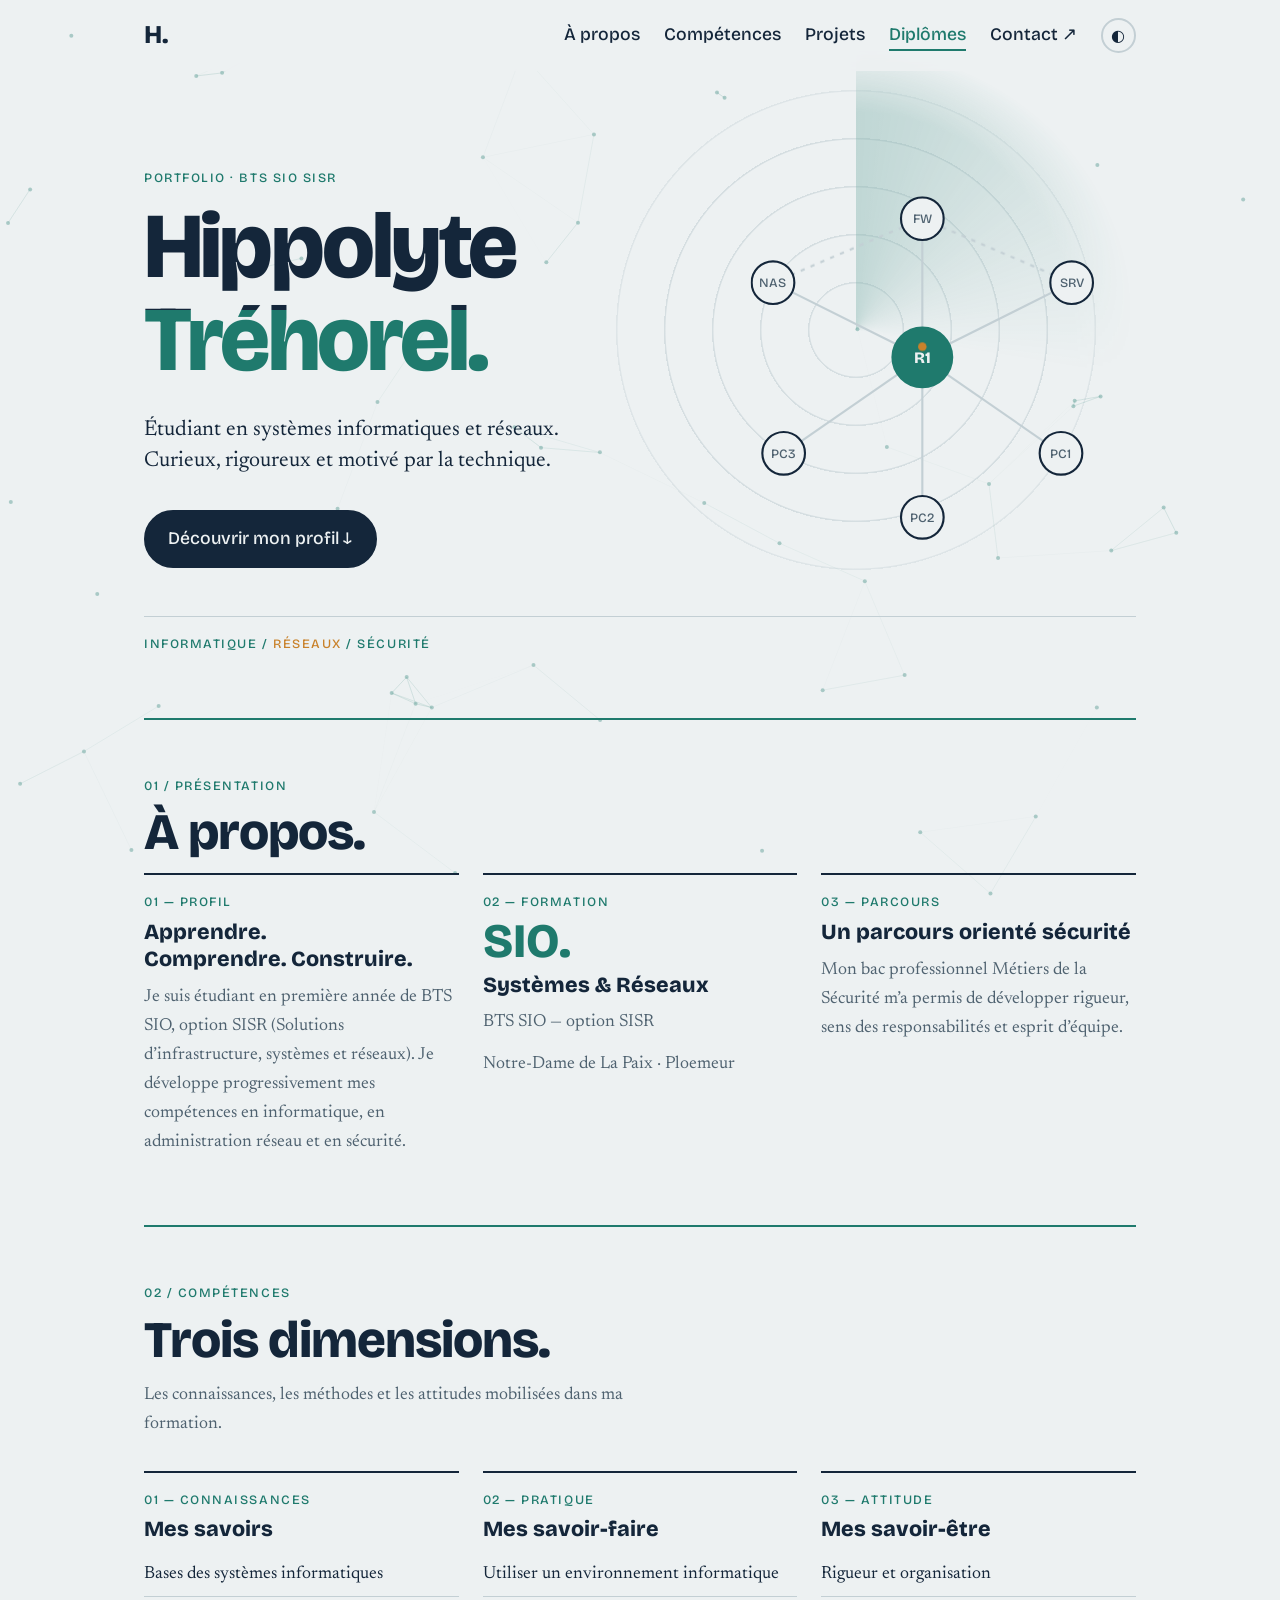
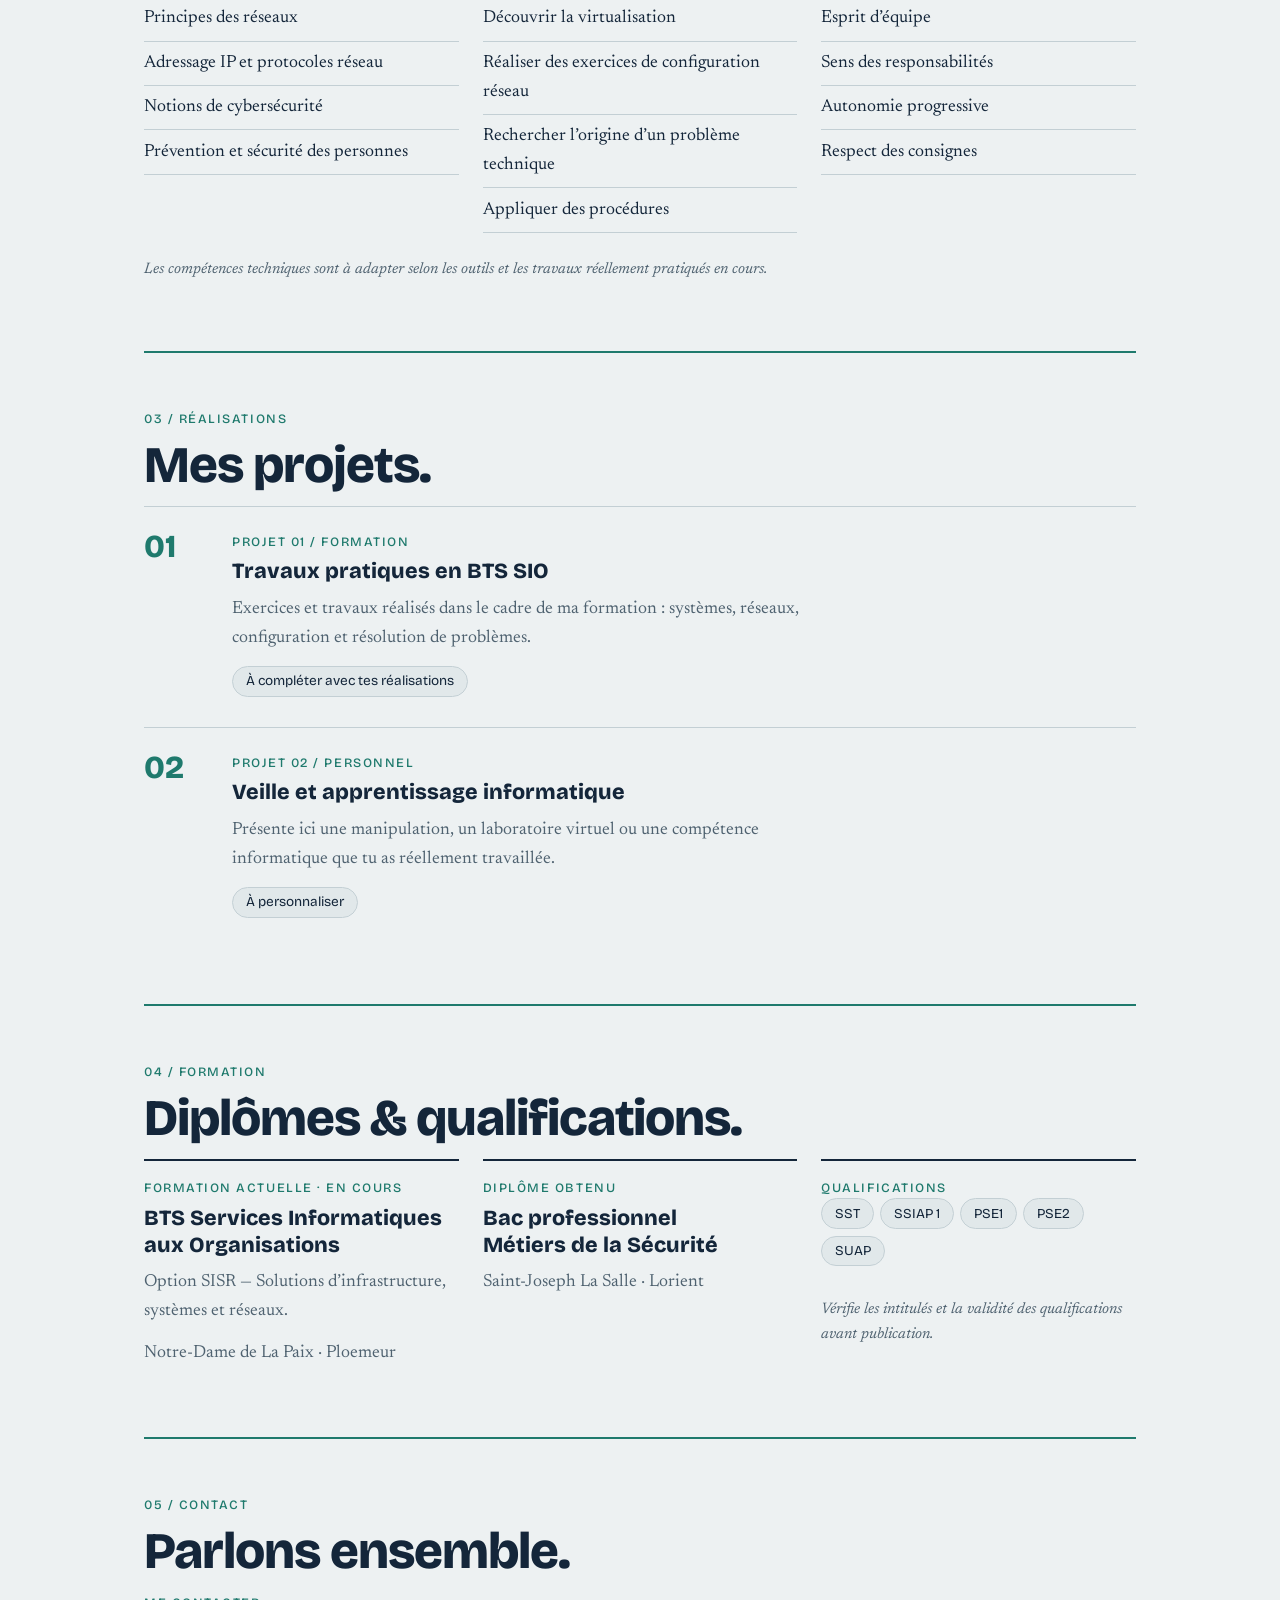
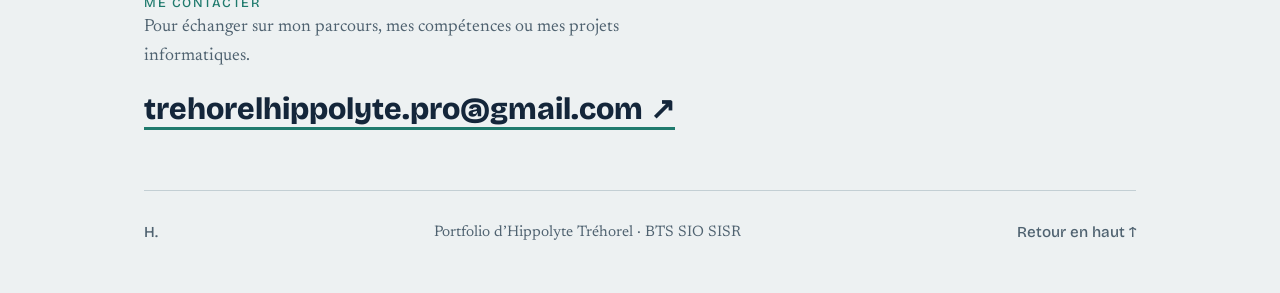
==== index.html @ 05f3f6fc "Remove symbols from knowledge sections in index.html Removed symbolic representations from the HTML " ====
<!DOCTYPE html>
<html lang="fr">
<head>
  <meta charset="utf-8">
  <meta name="viewport" content="width=device-width, initial-scale=1, viewport-fit=cover">
  <meta name="description" content="Portfolio d’Hippolyte, étudiant en BTS SIO SISR.">
  <title>Hippolyte TREHOREL — Portfolio SIO SISR</title>
  <link rel="preconnect" href="https://fonts.googleapis.com">
  <link rel="preconnect" href="https://fonts.gstatic.com" crossorigin>
  <link href="https://fonts.googleapis.com/css2?family=Bricolage+Grotesque:wght@500;800&family=Newsreader:ital,wght@0,400;0,500;1,400&display=swap" rel="stylesheet">
  <link rel="stylesheet" href="style.css">
  <script src="script.js" defer></script>
</head>
<body>
<div class="wrap" id="accueil">

  <header class="top">
    <a class="logo" href="#accueil" aria-label="Accueil">H.</a>
    <nav aria-label="Navigation principale">
      <a href="#apropos">À propos</a>
      <a href="#competences">Compétences</a>
      <a href="#projets">Projets</a>
      <a href="#diplomes">Diplômes</a>
      <a href="#contact">Contact ↗</a>
      <button class="theme" id="theme" type="button" aria-label="Changer de thème">◐</button>
    </nav>
  </header>

  <main>
    <div class="hero">
      <div class="radar" aria-hidden="true"></div>
      <div class="hero-grid">
      <div class="hero-text">
      <div class="label">Portfolio · BTS SIO SISR</div>
      <h1 class="name">Hippolyte Tréhorel.</h1>
      <p class="role">Étudiant en systèmes informatiques et réseaux.<br>Curieux, rigoureux et motivé par la technique.</p>
      <a class="btn" href="#apropos">Découvrir mon profil ↓</a>
      </div>
      <svg class="net" id="net" viewBox="0 0 400 360" role="img" aria-label="Schéma d’un réseau : un routeur relié à un pare-feu, un serveur, un NAS et trois postes">
        <g class="links">
          <path class="link" d="M200,170 L200,40"/>
          <path class="link" d="M200,170 L340,100"/>
          <path class="link" d="M200,170 L330,260"/>
          <path class="link" d="M200,170 L200,320"/>
          <path class="link" d="M200,170 L70,260"/>
          <path class="link" d="M200,170 L60,100"/>
          <path class="link soft" d="M200,40 L340,100"/>
          <path class="link soft" d="M200,40 L60,100"/>
        </g>
        <g class="nodes">
          <circle class="node core" cx="200" cy="170" r="28"/><text class="core-t" x="200" y="175">R1</text>
          <circle class="node" cx="200" cy="40" r="20"/><text x="200" y="44">FW</text>
          <circle class="node" cx="340" cy="100" r="20"/><text x="340" y="104">SRV</text>
          <circle class="node" cx="330" cy="260" r="20"/><text x="330" y="264">PC1</text>
          <circle class="node" cx="200" cy="320" r="20"/><text x="200" y="324">PC2</text>
          <circle class="node" cx="70" cy="260" r="20"/><text x="70" y="264">PC3</text>
          <circle class="node" cx="60" cy="100" r="20"/><text x="60" y="104">NAS</text>
        </g>
        <circle class="pkt" r="4" visibility="hidden"><set attributeName="visibility" to="visible" begin="1.4s"/><animateMotion dur="2.6s" begin="1.4s" repeatCount="indefinite" path="M200,170 L200,40"/></circle>
        <circle class="pkt" r="4" visibility="hidden"><set attributeName="visibility" to="visible" begin="1.9s"/><animateMotion dur="3.2s" begin="1.9s" repeatCount="indefinite" path="M340,100 L200,170"/></circle>
        <circle class="pkt" r="4" visibility="hidden"><set attributeName="visibility" to="visible" begin="2.3s"/><animateMotion dur="3.6s" begin="2.3s" repeatCount="indefinite" path="M200,170 L330,260"/></circle>
        <circle class="pkt" r="4" visibility="hidden"><set attributeName="visibility" to="visible" begin="2.7s"/><animateMotion dur="2.9s" begin="2.7s" repeatCount="indefinite" path="M200,320 L200,170"/></circle>
        <circle class="pkt" r="4" visibility="hidden"><set attributeName="visibility" to="visible" begin="3.1s"/><animateMotion dur="3.4s" begin="3.1s" repeatCount="indefinite" path="M200,170 L70,260"/></circle>
        <circle class="pkt" r="4" visibility="hidden"><set attributeName="visibility" to="visible" begin="3.5s"/><animateMotion dur="3s" begin="3.5s" repeatCount="indefinite" path="M60,100 L200,170"/></circle>
      </svg>
      </div>
      <div class="domains label">Informatique / Réseaux / Sécurité</div>
    </div>

    <section id="apropos" aria-labelledby="h-apropos">
      <div class="label">01 / Présentation</div>
      <h2 id="h-apropos">À propos.</h2>
      <div class="grid3">
        <div class="block">
          <div class="label">01 — Profil</div>
          <h3>Apprendre. Comprendre. Construire.</h3>
          <p class="muted">Je suis étudiant en première année de BTS SIO, option SISR (Solutions d’infrastructure, systèmes et réseaux). Je développe progressivement mes compétences en informatique, en administration réseau et en sécurité.</p>
        </div>
        <div class="block">
          <div class="label">02 — Formation</div>
          <div class="big">SIO.</div>
          <h3>Systèmes &amp; Réseaux</h3>
          <p class="muted">BTS SIO — option SISR</p>
          <p class="muted">Notre-Dame de La Paix · Ploemeur</p>
        </div>
        <div class="block">
          <div class="label">03 — Parcours</div>
          <h3>Un parcours orienté sécurité</h3>
          <p class="muted">Mon bac professionnel Métiers de la Sécurité m’a permis de développer rigueur, sens des responsabilités et esprit d’équipe.</p>
        </div>
      </div>
    </section>

    <section id="competences" aria-labelledby="h-comp">
      <div class="label">02 / Compétences</div>
      <h2 id="h-comp">Trois dimensions.</h2>
      <p class="intro">Les connaissances, les méthodes et les attitudes mobilisées dans ma formation.</p>
      <div class="grid3">
        <div class="block">
          <div class="label">01 — Connaissances</div>
          <h3>Mes savoirs</h3>
          <ul>
            <li>Bases des systèmes informatiques</li>
            <li>Principes des réseaux</li>
            <li>Adressage IP et protocoles réseau</li>
            <li>Notions de cybersécurité</li>
            <li>Prévention et sécurité des personnes</li>
          </ul>
        </div>
        <div class="block">
          <div class="label">02 — Pratique</div>
          <h3>Mes savoir-faire</h3>
          <ul>
            <li>Utiliser un environnement informatique</li>
            <li>Découvrir la virtualisation</li>
            <li>Réaliser des exercices de configuration réseau</li>
            <li>Rechercher l’origine d’un problème technique</li>
            <li>Appliquer des procédures</li>
          </ul>
        </div>
        <div class="block">
          <div class="label">03 — Attitude</div>
          <h3>Mes savoir-être</h3>
          <ul>
            <li>Rigueur et organisation</li>
            <li>Esprit d’équipe</li>
            <li>Sens des responsabilités</li>
            <li>Autonomie progressive</li>
            <li>Respect des consignes</li>
          </ul>
        </div>
      </div>
      <p class="note">Les compétences techniques sont à adapter selon les outils et les travaux réellement pratiqués en cours.</p>
    </section>

    <section id="projets" aria-labelledby="h-proj">
      <div class="label">03 / Réalisations</div>
      <h2 id="h-proj">Mes projets.</h2>

      <article class="proj">
        <div class="n">01</div>
        <div>
          <div class="label">Projet 01 / Formation</div>
          <h3>Travaux pratiques en BTS SIO</h3>
          <p>Exercices et travaux réalisés dans le cadre de ma formation : systèmes, réseaux, configuration et résolution de problèmes.</p>
          <span class="tag">À compléter avec tes réalisations</span>
        </div>
      </article>

      <article class="proj">
        <div class="n">02</div>
        <div>
          <div class="label">Projet 02 / Personnel</div>
          <h3>Veille et apprentissage informatique</h3>
          <p>Présente ici une manipulation, un laboratoire virtuel ou une compétence informatique que tu as réellement travaillée.</p>
          <span class="tag">À personnaliser</span>
        </div>
      </article>
    </section>

    <section id="diplomes" aria-labelledby="h-dipl">
      <div class="label">04 / Formation</div>
      <h2 id="h-dipl">Diplômes &amp; qualifications.</h2>
      <div class="grid3">
        <div class="block">
          <div class="label">Formation actuelle · En cours</div>
          <h3>BTS Services Informatiques aux Organisations</h3>
          <p class="muted">Option SISR — Solutions d’infrastructure, systèmes et réseaux.</p>
          <p class="muted">Notre-Dame de La Paix · Ploemeur</p>
        </div>
        <div class="block">
          <div class="label">Diplôme obtenu</div>
          <h3>Bac professionnel Métiers de la Sécurité</h3>
          <p class="muted">Saint-Joseph La Salle · Lorient</p>
        </div>
        <div class="block">
          <div class="label">Qualifications</div>
          <p><span class="tag">SST</span><span class="tag">SSIAP 1</span><span class="tag">PSE1</span><span class="tag">PSE2</span><span class="tag">SUAP</span></p>
          <p class="note">Vérifie les intitulés et la validité des qualifications avant publication.</p>
        </div>
      </div>
    </section>

    <section id="contact" aria-labelledby="h-contact">
      <div class="label">05 / Contact</div>
      <h2 id="h-contact">Parlons ensemble.</h2>
      <div class="contact-box">
        <div>
          <div class="label">Me contacter</div>
          <p class="muted">Pour échanger sur mon parcours, mes compétences ou mes projets informatiques.</p>
          <a class="mail" href="mailto:trehorelhippolyte.pro@gmail.com">trehorelhippolyte.pro@gmail.com ↗</a>
        </div>
      </div>
    </section>
  </main>

  <footer>
    <a href="#accueil">H.</a>
    <span>Portfolio d’Hippolyte Tréhorel · BTS SIO SISR</span>
    <a href="#accueil">Retour en haut ↑</a>
  </footer>
</div>
</body>
</html>
---- style.css ----
/* ===== COULEURS (modifie ici pour changer tout le site) ===== */
:root {
  --bg: #EDF1F2;
  --surface: #E1E8EA;
  --ink: #14263A;
  --muted: #4F6270;
  --sea: #1F7A6D;
  --line: #C3CFD4;
  --amber: #C9822B;
  --display: "Bricolage Grotesque", "Helvetica Neue", Arial, sans-serif;
  --body: "Newsreader", Georgia, "Times New Roman", serif;
}
@media (prefers-color-scheme: dark) {
  :root:not([data-theme="light"]) {
    --bg: #0F1B26; --surface: #162634; --ink: #E6EEF1;
    --muted: #9DB0BB; --sea: #4FC3AE; --line: #27394A; --amber: #F2B85A;
  }
}
:root[data-theme="dark"] {
  --bg: #0F1B26; --surface: #162634; --ink: #E6EEF1;
  --muted: #9DB0BB; --sea: #4FC3AE; --line: #27394A; --amber: #F2B85A;
}

/* ===== BASE ===== */
*, *::before, *::after { box-sizing: border-box; }
html { scroll-behavior: smooth; }
body {
  margin: 0; background: var(--bg); color: var(--ink);
  font-family: var(--body); font-size: 1.1rem; line-height: 1.65;
}
a { color: inherit; }
p { margin: 0 0 .8rem; }
:focus-visible { outline: 3px solid var(--sea); outline-offset: 3px; }
.wrap { max-width: 1040px; margin: 0 auto; padding: 0 1.5rem; }
.muted { color: var(--muted); }
.label {
  font-family: var(--display); font-weight: 500; font-size: .8rem;
  letter-spacing: .12em; text-transform: uppercase; color: var(--sea);
}

/* ===== EN-TÊTE ===== */
.top {
  display: flex; justify-content: space-between; align-items: center;
  padding: .9rem 0; font-family: var(--display); font-weight: 500;
  position: sticky; top: env(safe-area-inset-top, 0px); z-index: 20;
  background: color-mix(in srgb, var(--bg) 88%, transparent);
  -webkit-backdrop-filter: blur(8px); backdrop-filter: blur(8px);
}
.logo { font-weight: 800; font-size: 1.6rem; text-decoration: none; }
.top nav { display: flex; flex-wrap: wrap; align-items: center; gap: .4rem 1.5rem; }
.top nav a { text-decoration: none; }
.top nav a:hover { text-decoration: underline; text-underline-offset: 6px; }
.theme {
  background: none; border: 2px solid var(--line); color: var(--ink);
  border-radius: 999px; width: 2.2rem; height: 2.2rem; font-size: 1rem; cursor: pointer;
}
.theme:hover { border-color: var(--sea); }

/* ===== ACCUEIL ===== */
.hero { padding: clamp(2.5rem, 8vw, 6rem) 0 clamp(2.5rem, 6vw, 4rem); }
.name {
  margin: .8rem 0 0; font-family: var(--display); font-weight: 800;
  font-size: clamp(2.8rem, 8vw, 5.8rem); line-height: 1; letter-spacing: -.03em;
  padding-bottom: .1em;
  /* effet « ligne de flottaison » : le bas du nom change de couleur */
  background: linear-gradient(to bottom, var(--ink) 0 56%, var(--sea) 56% 100%);
  -webkit-background-clip: text; background-clip: text; color: transparent;
}
.role { margin: 1.2rem 0 0; max-width: 34rem; font-size: 1.35rem; line-height: 1.45; }
.btn {
  display: inline-block; margin-top: 2rem; padding: .8rem 1.4rem; border-radius: 999px;
  text-decoration: none; font-family: var(--display); font-weight: 500;
  background: var(--ink); color: var(--bg); border: 2px solid var(--ink);
}
.btn:hover { background: var(--sea); border-color: var(--sea); }
.domains { margin-top: 3rem; padding-top: 1rem; border-top: 1px solid var(--line); }

/* ===== SECTIONS ===== */
section { padding: 3.5rem 0; border-top: 1px solid var(--line); }
h2 {
  margin: .5rem 0 .8rem; font-family: var(--display); font-weight: 800;
  font-size: clamp(2rem, 6vw, 3.2rem); letter-spacing: -.02em; line-height: 1.1;
}
h3 { margin: .4rem 0 .6rem; font-family: var(--display); font-weight: 800; font-size: 1.35rem; line-height: 1.25; }
.intro { color: var(--muted); max-width: 52ch; margin: 0 0 2rem; }
.grid3 { display: grid; grid-template-columns: repeat(3, 1fr); gap: 1.5rem; }
.block { border-top: 2px solid var(--ink); padding-top: 1rem; }
.block ul { margin: 0; padding: 0; list-style: none; }
.block li { padding: .45rem 0; border-bottom: 1px solid var(--line); }
.big { font-family: var(--display); font-weight: 800; font-size: 3rem; line-height: 1; color: var(--sea); margin: .3rem 0; }
.sym { font-family: var(--display); font-size: 1.8rem; color: var(--sea); }
.tag {
  display: inline-block; font-family: var(--display); font-size: .85rem;
  background: var(--surface); padding: .2rem .8rem; border-radius: 999px; margin: 0 .4rem .4rem 0;
}

/* ===== PROJETS ===== */
.proj { display: grid; grid-template-columns: 4rem 1fr; gap: 1rem 1.5rem; padding: 1.5rem 0; border-top: 1px solid var(--line); }
.proj .n { font-family: var(--display); font-weight: 800; font-size: 2rem; color: var(--sea); line-height: 1; }
.proj p { max-width: 60ch; color: var(--muted); }

/* ===== CONTACT ===== */
.contact-box { display: grid; grid-template-columns: 1.3fr 1fr; gap: 2rem; align-items: start; }
.mail {
  font-family: var(--display); font-weight: 800; font-size: clamp(1.2rem, 4vw, 1.9rem);
  text-decoration-thickness: 3px; text-underline-offset: 8px;
  text-decoration-color: var(--sea); word-break: break-word;
}

/* ===== PIED DE PAGE ===== */
footer {
  display: flex; justify-content: space-between; flex-wrap: wrap; gap: .8rem;
  padding: 1.8rem 0 3rem; border-top: 1px solid var(--line); color: var(--muted); font-size: .95rem;
}
footer a { text-decoration: none; font-family: var(--display); font-weight: 500; }

/* ===== MOBILE ===== */
@media (max-width: 760px) {
  .grid3, .contact-box { grid-template-columns: 1fr; }
  .proj { grid-template-columns: 1fr; gap: .2rem; }
}
@media (prefers-reduced-motion: reduce) { html { scroll-behavior: auto; } }

/* ===== NOTES ===== */
.note { margin-top: 1.5rem; font-size: .95rem; color: var(--muted); font-style: italic; }

/* Zones sûres mobile */
:root{padding-top:env(safe-area-inset-top,0px);padding-bottom:env(safe-area-inset-bottom,0px)}
html{scroll-padding-top:calc(4.5rem + env(safe-area-inset-top,0px))}
body::before{content:"";position:fixed;inset:0 0 auto;height:env(safe-area-inset-top,0px);z-index:30;background:var(--bg)}

/* ===== AMÉLIORATIONS DESIGN ===== */
::selection { background: var(--sea); color: var(--bg); }
h1, h2, h3 { text-wrap: balance; }
.hero-grid { display: grid; grid-template-columns: 1.25fr 1fr; gap: 2rem; align-items: center; }
.net { width: 100%; height: auto; max-width: 440px; justify-self: end; }
.net .link { stroke: var(--line); stroke-width: 2; fill: none; }
.net .link.soft { stroke-dasharray: 4 6; }
.net .node { fill: var(--bg); stroke: var(--ink); stroke-width: 2; }
.net .node.core { fill: var(--sea); stroke: var(--sea); }
.net text { font-family: var(--display); font-weight: 500; font-size: 12px; fill: var(--muted); text-anchor: middle; }
.net .core-t { fill: var(--bg); font-weight: 800; font-size: 15px; }
.net .pkt { fill: var(--amber); }
.top nav a[aria-current="true"] { color: var(--sea); text-decoration: underline; text-underline-offset: 6px; }
.block { transition: border-color .2s; }
.block:hover { border-top-color: var(--sea); }
.tag { border: 1px solid var(--line); }
@media (prefers-reduced-motion: no-preference) {
  .net .link { stroke-dashoffset: 260; animation: draw 1.1s .2s ease-out forwards; }
  .net .link:not(.soft) { stroke-dasharray: 260; }
  .net .link.soft { animation-name: fade; animation-duration: .6s; animation-delay: .9s; opacity: 0; stroke-dashoffset: 0; animation-fill-mode: forwards; }
  .net .nodes { opacity: 0; animation: fade .6s .9s forwards; }
  @keyframes draw { to { stroke-dashoffset: 0; } }
  @keyframes fade { to { opacity: 1; } }
}
@media (max-width: 760px) {
  .hero-grid { grid-template-columns: 1fr; }
  .net { justify-self: start; max-width: 320px; }
}

/* ===== ANIMATIONS (texte et blocs) ===== */
@property --water { syntax: '<percentage>'; inherits: false; initial-value: 56%; }
.name {
  background: linear-gradient(to bottom, var(--ink) 0 var(--water, 56%), var(--sea) var(--water, 56%) 100%);
  -webkit-background-clip: text; background-clip: text;
}
.progress {
  position: fixed; left: 0; right: 0; top: env(safe-area-inset-top, 0px); height: 3px;
  background: var(--sea); transform-origin: 0 50%; transform: scaleX(0);
  z-index: 40; pointer-events: none;
}
.top nav a {
  padding-bottom: .15rem;
  background: linear-gradient(var(--sea), var(--sea)) 0 100% / 0 2px no-repeat;
  transition: background-size .25s ease;
}
.top nav a:hover, .top nav a[aria-current="true"] { background-size: 100% 2px; text-decoration: none; }
.theme { transition: transform .4s, border-color .2s; }
.theme:hover { transform: rotate(180deg); }
.btn { transition: transform .2s, background .2s, border-color .2s; }
.btn:hover { transform: translateY(-3px); }
.tag { transition: transform .2s, border-color .2s; }
.tag:hover { transform: translateY(-2px); border-color: var(--sea); }
.proj .n { transition: transform .3s; }
.proj:hover .n { transform: translateX(8px); }
.block { transition: border-color .2s, transform .3s; }
.block:hover { transform: translateY(-4px); }
@media (prefers-reduced-motion: no-preference) {
  @keyframes rise { from { opacity: 0; translate: 0 22px; } to { opacity: 1; translate: 0 0; } }
  @keyframes tide { from { --water: 100%; } to { --water: 56%; } }
  @keyframes halo { 0%, 100% { stroke-width: 2; stroke-opacity: 1; } 50% { stroke-width: 12; stroke-opacity: .25; } }
  @keyframes float { 0%, 100% { translate: 0 0; } 50% { translate: 0 -10px; } }
  .hero-text > * { animation: rise .8s ease-out both; }
  .hero-text > :nth-child(1) { animation-delay: .1s; }
  .hero-text > :nth-child(3) { animation-delay: .45s; }
  .hero-text > :nth-child(4) { animation-delay: .6s; }
  .hero-text > .name { animation: rise .8s .25s ease-out both, tide 1.8s .7s ease-out both; }
  .domains { animation: rise .8s .9s ease-out both; }
  .net { animation: float 7s 2s ease-in-out infinite; }
  .net .node.core { animation: halo 2.6s 1.2s ease-in-out infinite; }
  .reveal { opacity: 0; }
  .reveal.in { animation: rise .7s var(--d, 0ms) ease-out both; }
}

/* ===== ANIMATIONS (fond, souris, clics) ===== */
.bg { position: fixed; inset: 0; z-index: -1; pointer-events: none; opacity: .6; }
.glow {
  position: fixed; left: 0; top: 0; width: 400px; height: 400px; border-radius: 50%;
  background: radial-gradient(circle, color-mix(in srgb, var(--sea) 22%, transparent), transparent 65%);
  pointer-events: none; z-index: -1; will-change: transform;
}
.hero { position: relative; }
.radar {
  position: absolute; right: 0; top: 40%; translate: 0 -50%;
  width: min(560px, 85vw); aspect-ratio: 1; border-radius: 50%;
  z-index: -1; pointer-events: none; opacity: .55;
  background:
    conic-gradient(from 0deg, color-mix(in srgb, var(--sea) 40%, transparent), transparent 28%),
    repeating-radial-gradient(circle, transparent 0 46px, var(--line) 47px 48px);
  -webkit-mask-image: radial-gradient(circle, #000 55%, transparent 71%);
  mask-image: radial-gradient(circle, #000 55%, transparent 71%);
}
section { position: relative; }
section::before {
  content: ""; position: absolute; top: -1px; left: 0; width: 100%; height: 2px;
  background: var(--sea); transform: scaleX(0); transform-origin: 0 50%;
}
section.drawn::before { transform: scaleX(1); transition: transform 1.1s ease-out; }
.domains .d { transition: color .4s; }
.domains .d.on { color: var(--amber); }
.ping {
  position: fixed; width: 12px; height: 12px; margin: -6px 0 0 -6px;
  border: 2px solid var(--amber); border-radius: 50%;
  pointer-events: none; z-index: 50; animation: ping .8s ease-out forwards;
}
@keyframes ping { to { transform: scale(7); opacity: 0; } }
@media (prefers-reduced-motion: no-preference) {
  @keyframes spin { to { rotate: 360deg; } }
  .radar { animation: spin 12s linear infinite; }
}
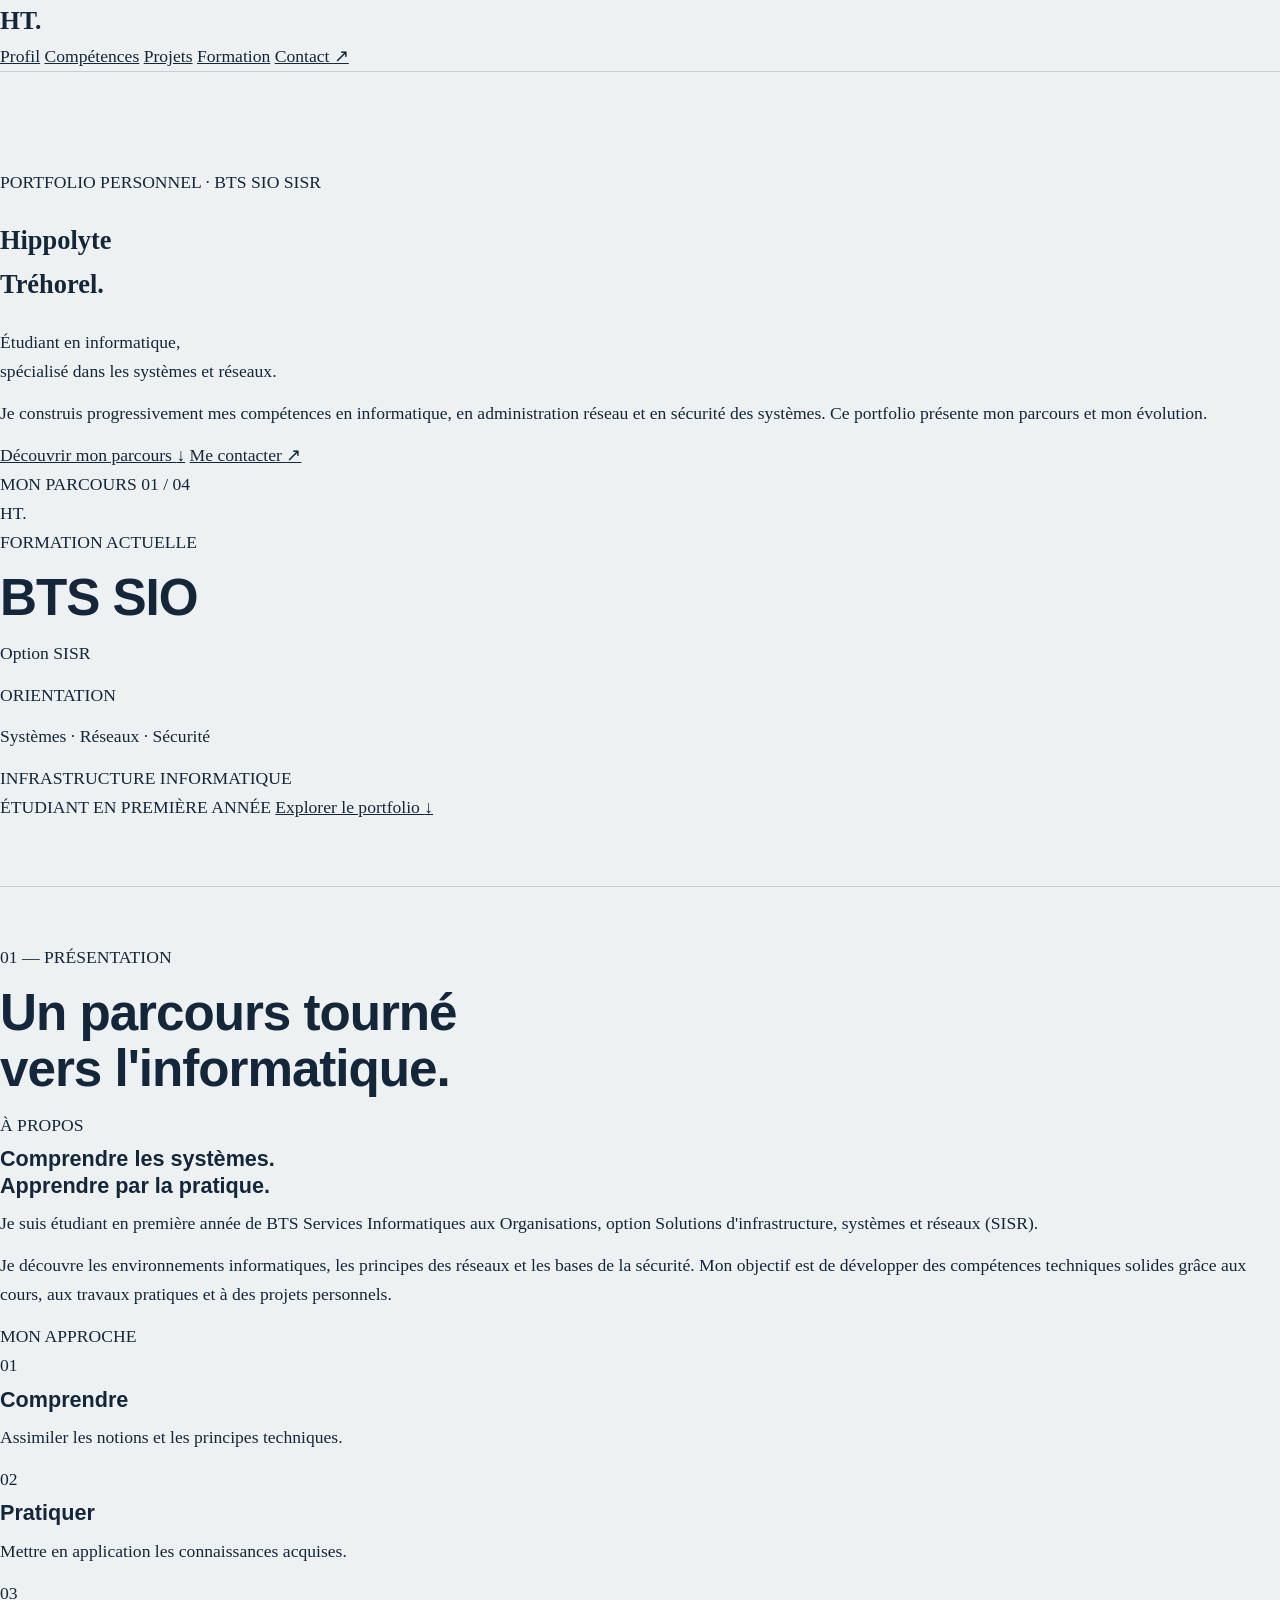
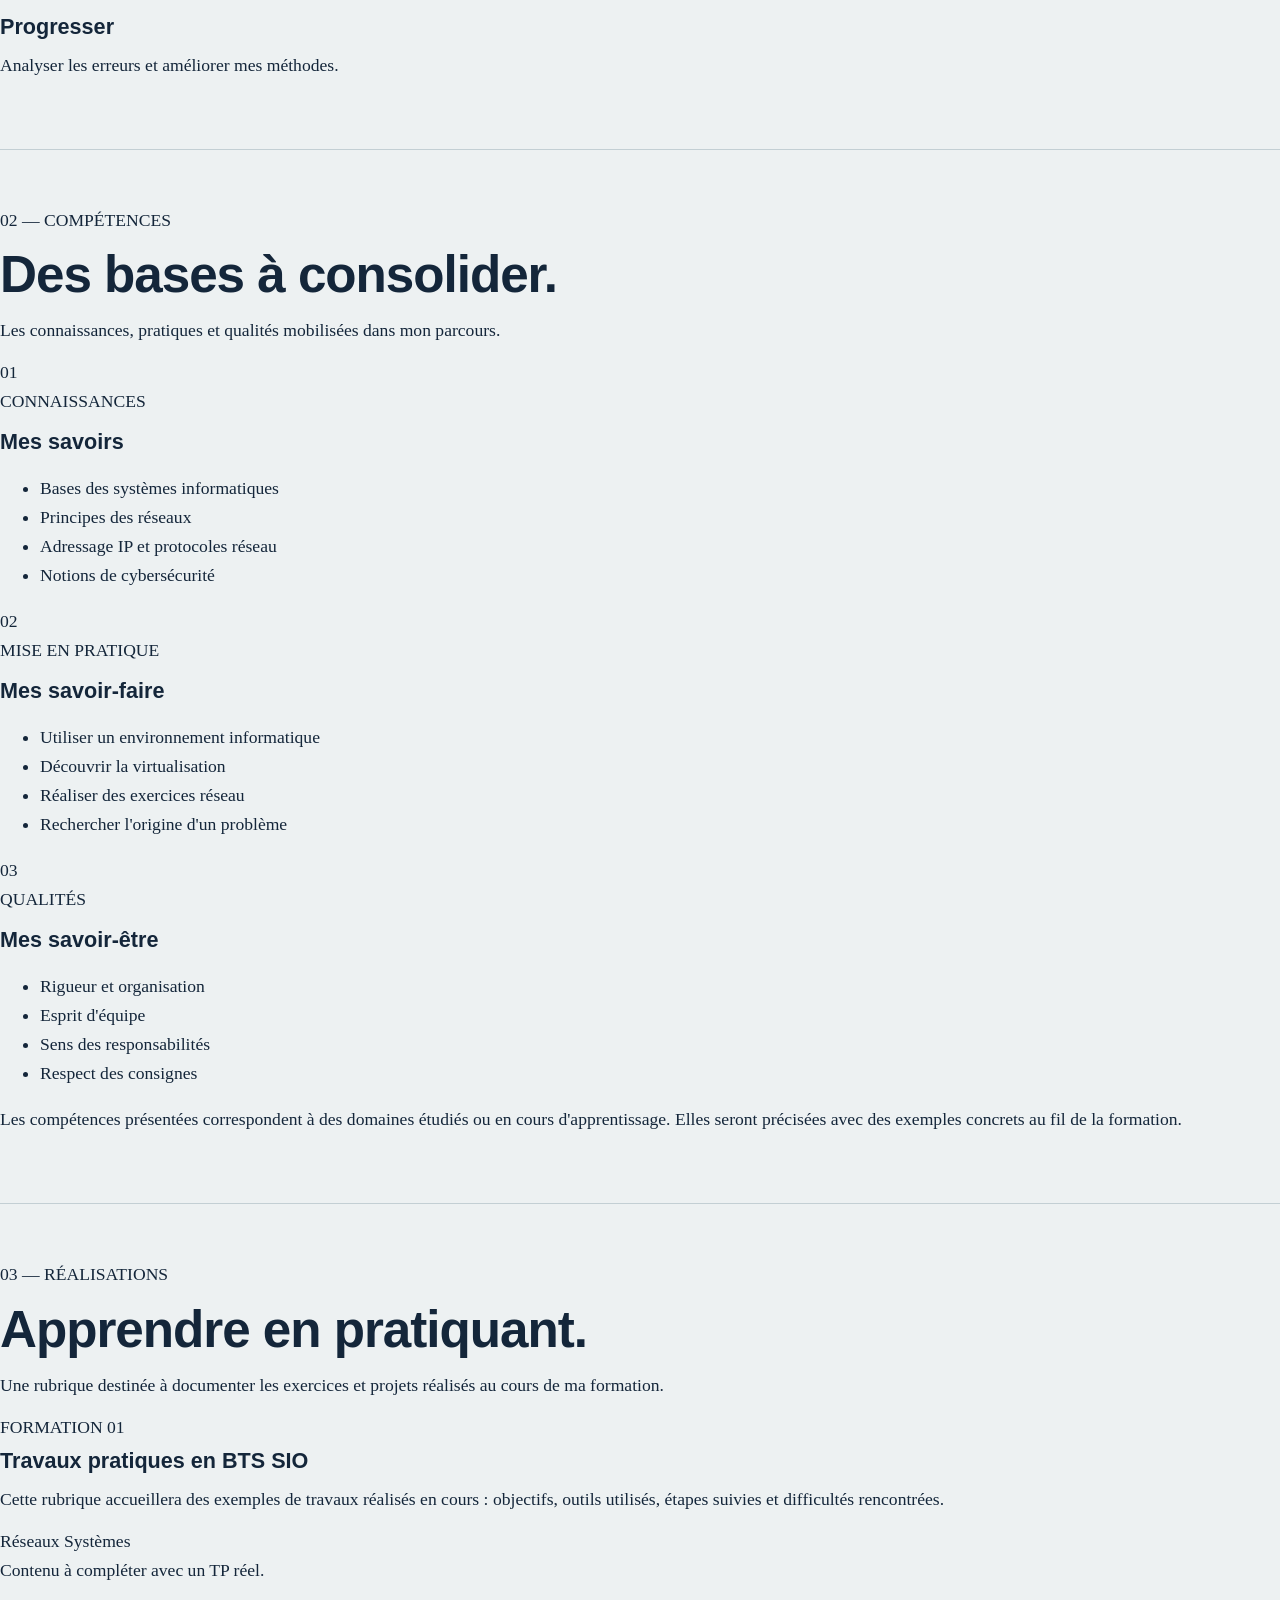
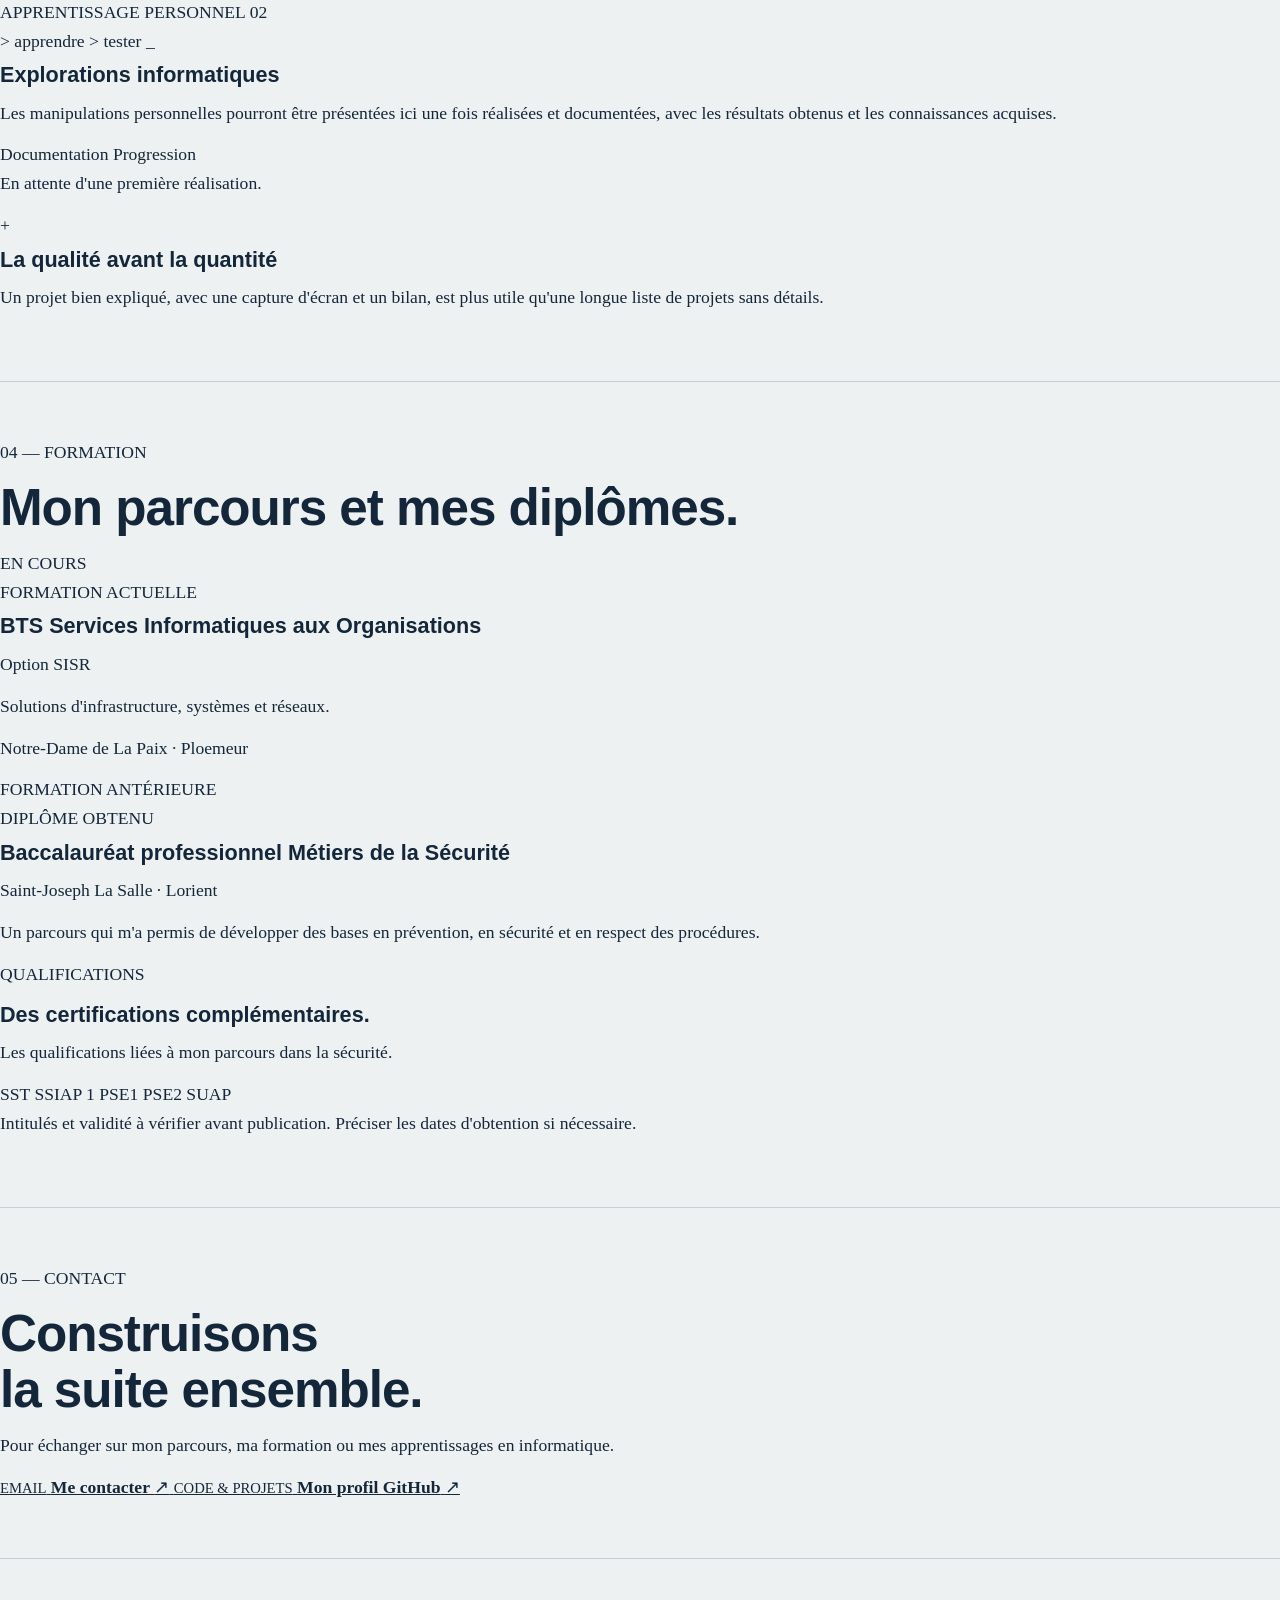
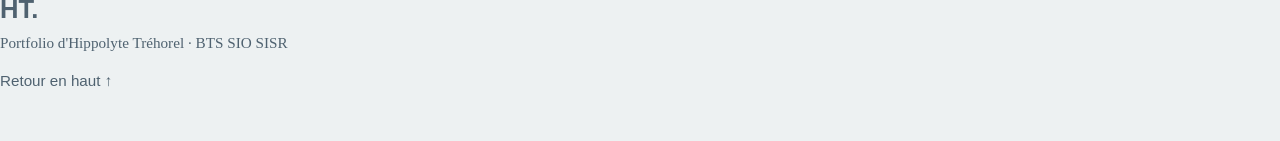
==== commit 6ef80fd1: "Revise index.html for improved structure and content Updated the HTML structure of the portfolio pag" ====
--- a/index.html
+++ b/index.html
@@ -1,204 +1,369 @@
+
 <!DOCTYPE html>
 <html lang="fr">
 <head>
-  <meta charset="utf-8">
-  <meta name="viewport" content="width=device-width, initial-scale=1, viewport-fit=cover">
-  <meta name="description" content="Portfolio d’Hippolyte, étudiant en BTS SIO SISR.">
-  <title>Hippolyte TREHOREL — Portfolio SIO SISR</title>
-  <link rel="preconnect" href="https://fonts.googleapis.com">
-  <link rel="preconnect" href="https://fonts.gstatic.com" crossorigin>
-  <link href="https://fonts.googleapis.com/css2?family=Bricolage+Grotesque:wght@500;800&family=Newsreader:ital,wght@0,400;0,500;1,400&display=swap" rel="stylesheet">
+  <meta charset="UTF-8">
+  <meta name="viewport" content="width=device-width, initial-scale=1.0">
+  <meta name="description" content="Portfolio d'Hippolyte Tréhorel, étudiant en BTS SIO SISR. Parcours, compétences informatiques, formation et projets.">
+  <meta name="theme-color" content="#f5f2eb">
+  <title>Hippolyte Tréhorel — Portfolio BTS SIO SISR</title>
   <link rel="stylesheet" href="style.css">
-  <script src="script.js" defer></script>
 </head>
+
 <body>
-<div class="wrap" id="accueil">
-
-  <header class="top">
-    <a class="logo" href="#accueil" aria-label="Accueil">H.</a>
-    <nav aria-label="Navigation principale">
-      <a href="#apropos">À propos</a>
-      <a href="#competences">Compétences</a>
-      <a href="#projets">Projets</a>
-      <a href="#diplomes">Diplômes</a>
-      <a href="#contact">Contact ↗</a>
-      <button class="theme" id="theme" type="button" aria-label="Changer de thème">◐</button>
-    </nav>
+  <header class="header">
+    <div class="container nav-container">
+      <a href="#accueil" class="logo" aria-label="Accueil">HT<span>.</span></a>
+
+      <nav class="navigation" aria-label="Navigation principale">
+        <a href="#profil">Profil</a>
+        <a href="#competences">Compétences</a>
+        <a href="#projets">Projets</a>
+        <a href="#formation">Formation</a>
+        <a href="#contact" class="nav-cta">Contact <span>↗</span></a>
+      </nav>
+    </div>
   </header>
 
   <main>
-    <div class="hero">
-      <div class="radar" aria-hidden="true"></div>
-      <div class="hero-grid">
-      <div class="hero-text">
-      <div class="label">Portfolio · BTS SIO SISR</div>
-      <h1 class="name">Hippolyte Tréhorel.</h1>
-      <p class="role">Étudiant en systèmes informatiques et réseaux.<br>Curieux, rigoureux et motivé par la technique.</p>
-      <a class="btn" href="#apropos">Découvrir mon profil ↓</a>
-      </div>
-      <svg class="net" id="net" viewBox="0 0 400 360" role="img" aria-label="Schéma d’un réseau : un routeur relié à un pare-feu, un serveur, un NAS et trois postes">
-        <g class="links">
-          <path class="link" d="M200,170 L200,40"/>
-          <path class="link" d="M200,170 L340,100"/>
-          <path class="link" d="M200,170 L330,260"/>
-          <path class="link" d="M200,170 L200,320"/>
-          <path class="link" d="M200,170 L70,260"/>
-          <path class="link" d="M200,170 L60,100"/>
-          <path class="link soft" d="M200,40 L340,100"/>
-          <path class="link soft" d="M200,40 L60,100"/>
-        </g>
-        <g class="nodes">
-          <circle class="node core" cx="200" cy="170" r="28"/><text class="core-t" x="200" y="175">R1</text>
-          <circle class="node" cx="200" cy="40" r="20"/><text x="200" y="44">FW</text>
-          <circle class="node" cx="340" cy="100" r="20"/><text x="340" y="104">SRV</text>
-          <circle class="node" cx="330" cy="260" r="20"/><text x="330" y="264">PC1</text>
-          <circle class="node" cx="200" cy="320" r="20"/><text x="200" y="324">PC2</text>
-          <circle class="node" cx="70" cy="260" r="20"/><text x="70" y="264">PC3</text>
-          <circle class="node" cx="60" cy="100" r="20"/><text x="60" y="104">NAS</text>
-        </g>
-        <circle class="pkt" r="4" visibility="hidden"><set attributeName="visibility" to="visible" begin="1.4s"/><animateMotion dur="2.6s" begin="1.4s" repeatCount="indefinite" path="M200,170 L200,40"/></circle>
-        <circle class="pkt" r="4" visibility="hidden"><set attributeName="visibility" to="visible" begin="1.9s"/><animateMotion dur="3.2s" begin="1.9s" repeatCount="indefinite" path="M340,100 L200,170"/></circle>
-        <circle class="pkt" r="4" visibility="hidden"><set attributeName="visibility" to="visible" begin="2.3s"/><animateMotion dur="3.6s" begin="2.3s" repeatCount="indefinite" path="M200,170 L330,260"/></circle>
-        <circle class="pkt" r="4" visibility="hidden"><set attributeName="visibility" to="visible" begin="2.7s"/><animateMotion dur="2.9s" begin="2.7s" repeatCount="indefinite" path="M200,320 L200,170"/></circle>
-        <circle class="pkt" r="4" visibility="hidden"><set attributeName="visibility" to="visible" begin="3.1s"/><animateMotion dur="3.4s" begin="3.1s" repeatCount="indefinite" path="M200,170 L70,260"/></circle>
-        <circle class="pkt" r="4" visibility="hidden"><set attributeName="visibility" to="visible" begin="3.5s"/><animateMotion dur="3s" begin="3.5s" repeatCount="indefinite" path="M60,100 L200,170"/></circle>
-      </svg>
-      </div>
-      <div class="domains label">Informatique / Réseaux / Sécurité</div>
+    <section class="hero" id="accueil">
+      <div class="container hero-layout">
+        <div class="hero-content">
+          <p class="eyebrow"><span class="status-dot"></span> PORTFOLIO PERSONNEL · BTS SIO SISR</p>
+
+          <h1>Hippolyte<br><span>Tréhorel.</span></h1>
+
+          <p class="hero-role">
+            Étudiant en informatique,<br>
+            spécialisé dans les systèmes et réseaux.
+          </p>
+
+          <p class="hero-description">
+            Je construis progressivement mes compétences en informatique,
+            en administration réseau et en sécurité des systèmes.
+            Ce portfolio présente mon parcours et mon évolution.
+          </p>
+
+          <div class="hero-actions">
+            <a href="#projets" class="button button-primary">Découvrir mon parcours <span>↓</span></a>
+            <a href="#contact" class="button button-secondary">Me contacter <span>↗</span></a>
+          </div>
+        </div>
+
+        <aside class="hero-card" aria-label="Présentation de mon parcours">
+          <div class="card-topline">
+            <span>MON PARCOURS</span>
+            <span class="card-index">01 / 04</span>
+          </div>
+
+          <div class="hero-monogram">HT<span>.</span></div>
+
+          <div class="hero-card-info">
+            <p class="card-label">FORMATION ACTUELLE</p>
+            <h2>BTS SIO</h2>
+            <p>Option SISR</p>
+            <div class="card-separator"></div>
+            <p class="card-label">ORIENTATION</p>
+            <p class="orientation">Systèmes · Réseaux · Sécurité</p>
+          </div>
+          <div class="card-decoration">INFRASTRUCTURE INFORMATIQUE</div>
+        </aside>
+      </div>
+
+      <div class="container hero-footer">
+        <span>ÉTUDIANT EN PREMIÈRE ANNÉE</span>
+        <a href="#profil">Explorer le portfolio <span>↓</span></a>
+      </div>
+    </section>
+
+    <section class="section" id="profil">
+      <div class="container">
+        <div class="section-heading">
+          <p class="eyebrow">01 — PRÉSENTATION</p>
+          <h2>Un parcours tourné<br>vers <span>l'informatique.</span></h2>
+        </div>
+
+        <div class="profile-grid">
+          <article class="content-card profile-main">
+            <span class="card-label">À PROPOS</span>
+            <h3>Comprendre les systèmes.<br>Apprendre par la pratique.</h3>
+            <p>
+              Je suis étudiant en première année de BTS Services Informatiques
+              aux Organisations, option Solutions d'infrastructure, systèmes
+              et réseaux (SISR).
+            </p>
+            <p>
+              Je découvre les environnements informatiques, les principes
+              des réseaux et les bases de la sécurité. Mon objectif est
+              de développer des compétences techniques solides grâce
+              aux cours, aux travaux pratiques et à des projets personnels.
+            </p>
+          </article>
+
+          <article class="content-card profile-side">
+            <span class="card-label">MON APPROCHE</span>
+            <div class="approach-item">
+              <span class="approach-number">01</span>
+              <div>
+                <h3>Comprendre</h3>
+                <p>Assimiler les notions et les principes techniques.</p>
+              </div>
+            </div>
+            <div class="approach-item">
+              <span class="approach-number">02</span>
+              <div>
+                <h3>Pratiquer</h3>
+                <p>Mettre en application les connaissances acquises.</p>
+              </div>
+            </div>
+            <div class="approach-item">
+              <span class="approach-number">03</span>
+              <div>
+                <h3>Progresser</h3>
+                <p>Analyser les erreurs et améliorer mes méthodes.</p>
+              </div>
+            </div>
+          </article>
+        </div>
+      </div>
+    </section>
+
+    <section class="section section-soft" id="competences">
+      <div class="container">
+        <div class="section-heading">
+          <p class="eyebrow">02 — COMPÉTENCES</p>
+          <h2>Des bases à <span>consolider.</span></h2>
+          <p class="section-intro">
+            Les connaissances, pratiques et qualités mobilisées dans mon parcours.
+          </p>
+        </div>
+
+        <div class="skills-grid">
+          <article class="content-card skill-card">
+            <span class="skill-number">01</span>
+            <p class="card-label">CONNAISSANCES</p>
+            <h3>Mes savoirs</h3>
+            <ul class="clean-list">
+              <li>Bases des systèmes informatiques</li>
+              <li>Principes des réseaux</li>
+              <li>Adressage IP et protocoles réseau</li>
+              <li>Notions de cybersécurité</li>
+            </ul>
+          </article>
+
+          <article class="content-card skill-card skill-card-featured">
+            <span class="skill-number">02</span>
+            <p class="card-label">MISE EN PRATIQUE</p>
+            <h3>Mes savoir-faire</h3>
+            <ul class="clean-list">
+              <li>Utiliser un environnement informatique</li>
+              <li>Découvrir la virtualisation</li>
+              <li>Réaliser des exercices réseau</li>
+              <li>Rechercher l'origine d'un problème</li>
+            </ul>
+          </article>
+
+          <article class="content-card skill-card">
+            <span class="skill-number">03</span>
+            <p class="card-label">QUALITÉS</p>
+            <h3>Mes savoir-être</h3>
+            <ul class="clean-list">
+              <li>Rigueur et organisation</li>
+              <li>Esprit d'équipe</li>
+              <li>Sens des responsabilités</li>
+              <li>Respect des consignes</li>
+            </ul>
+          </article>
+        </div>
+
+        <p class="disclaimer">
+          Les compétences présentées correspondent à des domaines étudiés ou
+          en cours d'apprentissage. Elles seront précisées avec des exemples
+          concrets au fil de la formation.
+        </p>
+      </div>
+    </section>
+
+    <section class="section" id="projets">
+      <div class="container">
+        <div class="section-heading">
+          <p class="eyebrow">03 — RÉALISATIONS</p>
+          <h2>Apprendre en <span>pratiquant.</span></h2>
+          <p class="section-intro">
+            Une rubrique destinée à documenter les exercices et projets
+            réalisés au cours de ma formation.
+          </p>
+        </div>
+
+        <div class="projects-grid">
+          <article class="content-card project-card">
+            <div class="project-top">
+              <span class="project-category">FORMATION</span>
+              <span class="project-number">01</span>
+            </div>
+            <div class="project-visual visual-network" aria-hidden="true">
+              <span class="network-node node-a"></span>
+              <span class="network-node node-b"></span>
+              <span class="network-node node-c"></span>
+              <span class="network-node node-d"></span>
+              <span class="network-line line-a"></span>
+              <span class="network-line line-b"></span>
+              <span class="network-line line-c"></span>
+            </div>
+            <h3>Travaux pratiques en BTS SIO</h3>
+            <p>
+              Cette rubrique accueillera des exemples de travaux réalisés
+              en cours : objectifs, outils utilisés, étapes suivies et
+              difficultés rencontrées.
+            </p>
+            <div class="project-meta">
+              <span>Réseaux</span>
+              <span>Systèmes</span>
+            </div>
+            <p class="project-note">Contenu à compléter avec un TP réel.</p>
+          </article>
+
+          <article class="content-card project-card">
+            <div class="project-top">
+              <span class="project-category">APPRENTISSAGE PERSONNEL</span>
+              <span class="project-number">02</span>
+            </div>
+            <div class="project-visual visual-terminal" aria-hidden="true">
+              <div class="terminal-bar"><i></i><i></i><i></i></div>
+              <div class="terminal-content">
+                <span>&gt; apprendre</span>
+                <span>&gt; tester</span>
+                <span class="terminal-cursor">_</span>
+              </div>
+            </div>
+            <h3>Explorations informatiques</h3>
+            <p>
+              Les manipulations personnelles pourront être présentées ici
+              une fois réalisées et documentées, avec les résultats obtenus
+              et les connaissances acquises.
+            </p>
+            <div class="project-meta">
+              <span>Documentation</span>
+              <span>Progression</span>
+            </div>
+            <p class="project-note">En attente d'une première réalisation.</p>
+          </article>
+        </div>
+
+        <div class="project-guidance">
+          <span class="guidance-icon">+</span>
+          <div>
+            <h3>La qualité avant la quantité</h3>
+            <p>
+              Un projet bien expliqué, avec une capture d'écran et un bilan,
+              est plus utile qu'une longue liste de projets sans détails.
+            </p>
+          </div>
+        </div>
+      </div>
+    </section>
+
+    <section class="section section-soft" id="formation">
+      <div class="container">
+        <div class="section-heading">
+          <p class="eyebrow">04 — FORMATION</p>
+          <h2>Mon parcours <span>et mes diplômes.</span></h2>
+        </div>
+
+        <div class="education-layout">
+          <div class="timeline">
+            <article class="timeline-item">
+              <span class="timeline-marker"></span>
+              <div class="timeline-date">EN COURS</div>
+              <div class="content-card education-card">
+                <span class="education-tag">FORMATION ACTUELLE</span>
+                <h3>BTS Services Informatiques aux Organisations</h3>
+                <p class="education-option">Option SISR</p>
+                <p>
+                  Solutions d'infrastructure, systèmes et réseaux.
+                </p>
+                <p class="education-place">Notre-Dame de La Paix · Ploemeur</p>
+              </div>
+            </article>
+
+            <article class="timeline-item">
+              <span class="timeline-marker"></span>
+              <div class="timeline-date">FORMATION ANTÉRIEURE</div>
+              <div class="content-card education-card">
+                <span class="education-tag">DIPLÔME OBTENU</span>
+                <h3>Baccalauréat professionnel Métiers de la Sécurité</h3>
+                <p class="education-place">Saint-Joseph La Salle · Lorient</p>
+                <p>
+                  Un parcours qui m'a permis de développer des bases en
+                  prévention, en sécurité et en respect des procédures.
+                </p>
+              </div>
+            </article>
+          </div>
+
+          <aside class="content-card certifications-card">
+            <p class="card-label">QUALIFICATIONS</p>
+            <h3>Des certifications complémentaires.</h3>
+            <p>
+              Les qualifications liées à mon parcours dans la sécurité.
+            </p>
+            <div class="cert-list">
+              <span>SST</span>
+              <span>SSIAP 1</span>
+              <span>PSE1</span>
+              <span>PSE2</span>
+              <span>SUAP</span>
+            </div>
+            <p class="cert-note">
+              Intitulés et validité à vérifier avant publication.
+              Préciser les dates d'obtention si nécessaire.
+            </p>
+          </aside>
+        </div>
+      </div>
+    </section>
+
+    <section class="section contact-section" id="contact">
+      <div class="container">
+        <div class="contact-panel">
+          <div class="contact-copy">
+            <p class="eyebrow">05 — CONTACT</p>
+            <h2>Construisons<br>la suite <span>ensemble.</span></h2>
+            <p>
+              Pour échanger sur mon parcours, ma formation ou mes
+              apprentissages en informatique.
+            </p>
+          </div>
+
+          <div class="contact-actions">
+            <a class="contact-link" href="mailto:trehorelhippolyte.pro@gmail.com">
+              <span>
+                <small>EMAIL</small>
+                <strong>Me contacter</strong>
+              </span>
+              <span class="contact-arrow">↗</span>
+            </a>
+
+            <a class="contact-link" href="https://github.com/trehorel"
+               target="_blank" rel="noopener noreferrer">
+              <span>
+                <small>CODE & PROJETS</small>
+                <strong>Mon profil GitHub</strong>
+              </span>
+              <span class="contact-arrow">↗</span>
+            </a>
+          </div>
+        </div>
+      </div>
+    </section>
+  </main>
+
+  <footer class="footer">
+    <div class="container footer-content">
+      <a href="#accueil" class="logo">HT<span>.</span></a>
+      <p>Portfolio d'Hippolyte Tréhorel · BTS SIO SISR</p>
+      <a href="#accueil" class="back-to-top">Retour en haut ↑</a>
     </div>
-
-    <section id="apropos" aria-labelledby="h-apropos">
-      <div class="label">01 / Présentation</div>
-      <h2 id="h-apropos">À propos.</h2>
-      <div class="grid3">
-        <div class="block">
-          <div class="label">01 — Profil</div>
-          <h3>Apprendre. Comprendre. Construire.</h3>
-          <p class="muted">Je suis étudiant en première année de BTS SIO, option SISR (Solutions d’infrastructure, systèmes et réseaux). Je développe progressivement mes compétences en informatique, en administration réseau et en sécurité.</p>
-        </div>
-        <div class="block">
-          <div class="label">02 — Formation</div>
-          <div class="big">SIO.</div>
-          <h3>Systèmes &amp; Réseaux</h3>
-          <p class="muted">BTS SIO — option SISR</p>
-          <p class="muted">Notre-Dame de La Paix · Ploemeur</p>
-        </div>
-        <div class="block">
-          <div class="label">03 — Parcours</div>
-          <h3>Un parcours orienté sécurité</h3>
-          <p class="muted">Mon bac professionnel Métiers de la Sécurité m’a permis de développer rigueur, sens des responsabilités et esprit d’équipe.</p>
-        </div>
-      </div>
-    </section>
-
-    <section id="competences" aria-labelledby="h-comp">
-      <div class="label">02 / Compétences</div>
-      <h2 id="h-comp">Trois dimensions.</h2>
-      <p class="intro">Les connaissances, les méthodes et les attitudes mobilisées dans ma formation.</p>
-      <div class="grid3">
-        <div class="block">
-          <div class="label">01 — Connaissances</div>
-          <h3>Mes savoirs</h3>
-          <ul>
-            <li>Bases des systèmes informatiques</li>
-            <li>Principes des réseaux</li>
-            <li>Adressage IP et protocoles réseau</li>
-            <li>Notions de cybersécurité</li>
-            <li>Prévention et sécurité des personnes</li>
-          </ul>
-        </div>
-        <div class="block">
-          <div class="label">02 — Pratique</div>
-          <h3>Mes savoir-faire</h3>
-          <ul>
-            <li>Utiliser un environnement informatique</li>
-            <li>Découvrir la virtualisation</li>
-            <li>Réaliser des exercices de configuration réseau</li>
-            <li>Rechercher l’origine d’un problème technique</li>
-            <li>Appliquer des procédures</li>
-          </ul>
-        </div>
-        <div class="block">
-          <div class="label">03 — Attitude</div>
-          <h3>Mes savoir-être</h3>
-          <ul>
-            <li>Rigueur et organisation</li>
-            <li>Esprit d’équipe</li>
-            <li>Sens des responsabilités</li>
-            <li>Autonomie progressive</li>
-            <li>Respect des consignes</li>
-          </ul>
-        </div>
-      </div>
-      <p class="note">Les compétences techniques sont à adapter selon les outils et les travaux réellement pratiqués en cours.</p>
-    </section>
-
-    <section id="projets" aria-labelledby="h-proj">
-      <div class="label">03 / Réalisations</div>
-      <h2 id="h-proj">Mes projets.</h2>
-
-      <article class="proj">
-        <div class="n">01</div>
-        <div>
-          <div class="label">Projet 01 / Formation</div>
-          <h3>Travaux pratiques en BTS SIO</h3>
-          <p>Exercices et travaux réalisés dans le cadre de ma formation : systèmes, réseaux, configuration et résolution de problèmes.</p>
-          <span class="tag">À compléter avec tes réalisations</span>
-        </div>
-      </article>
-
-      <article class="proj">
-        <div class="n">02</div>
-        <div>
-          <div class="label">Projet 02 / Personnel</div>
-          <h3>Veille et apprentissage informatique</h3>
-          <p>Présente ici une manipulation, un laboratoire virtuel ou une compétence informatique que tu as réellement travaillée.</p>
-          <span class="tag">À personnaliser</span>
-        </div>
-      </article>
-    </section>
-
-    <section id="diplomes" aria-labelledby="h-dipl">
-      <div class="label">04 / Formation</div>
-      <h2 id="h-dipl">Diplômes &amp; qualifications.</h2>
-      <div class="grid3">
-        <div class="block">
-          <div class="label">Formation actuelle · En cours</div>
-          <h3>BTS Services Informatiques aux Organisations</h3>
-          <p class="muted">Option SISR — Solutions d’infrastructure, systèmes et réseaux.</p>
-          <p class="muted">Notre-Dame de La Paix · Ploemeur</p>
-        </div>
-        <div class="block">
-          <div class="label">Diplôme obtenu</div>
-          <h3>Bac professionnel Métiers de la Sécurité</h3>
-          <p class="muted">Saint-Joseph La Salle · Lorient</p>
-        </div>
-        <div class="block">
-          <div class="label">Qualifications</div>
-          <p><span class="tag">SST</span><span class="tag">SSIAP 1</span><span class="tag">PSE1</span><span class="tag">PSE2</span><span class="tag">SUAP</span></p>
-          <p class="note">Vérifie les intitulés et la validité des qualifications avant publication.</p>
-        </div>
-      </div>
-    </section>
-
-    <section id="contact" aria-labelledby="h-contact">
-      <div class="label">05 / Contact</div>
-      <h2 id="h-contact">Parlons ensemble.</h2>
-      <div class="contact-box">
-        <div>
-          <div class="label">Me contacter</div>
-          <p class="muted">Pour échanger sur mon parcours, mes compétences ou mes projets informatiques.</p>
-          <a class="mail" href="mailto:trehorelhippolyte.pro@gmail.com">trehorelhippolyte.pro@gmail.com ↗</a>
-        </div>
-      </div>
-    </section>
-  </main>
-
-  <footer>
-    <a href="#accueil">H.</a>
-    <span>Portfolio d’Hippolyte Tréhorel · BTS SIO SISR</span>
-    <a href="#accueil">Retour en haut ↑</a>
   </footer>
-</div>
 </body>
 </html>
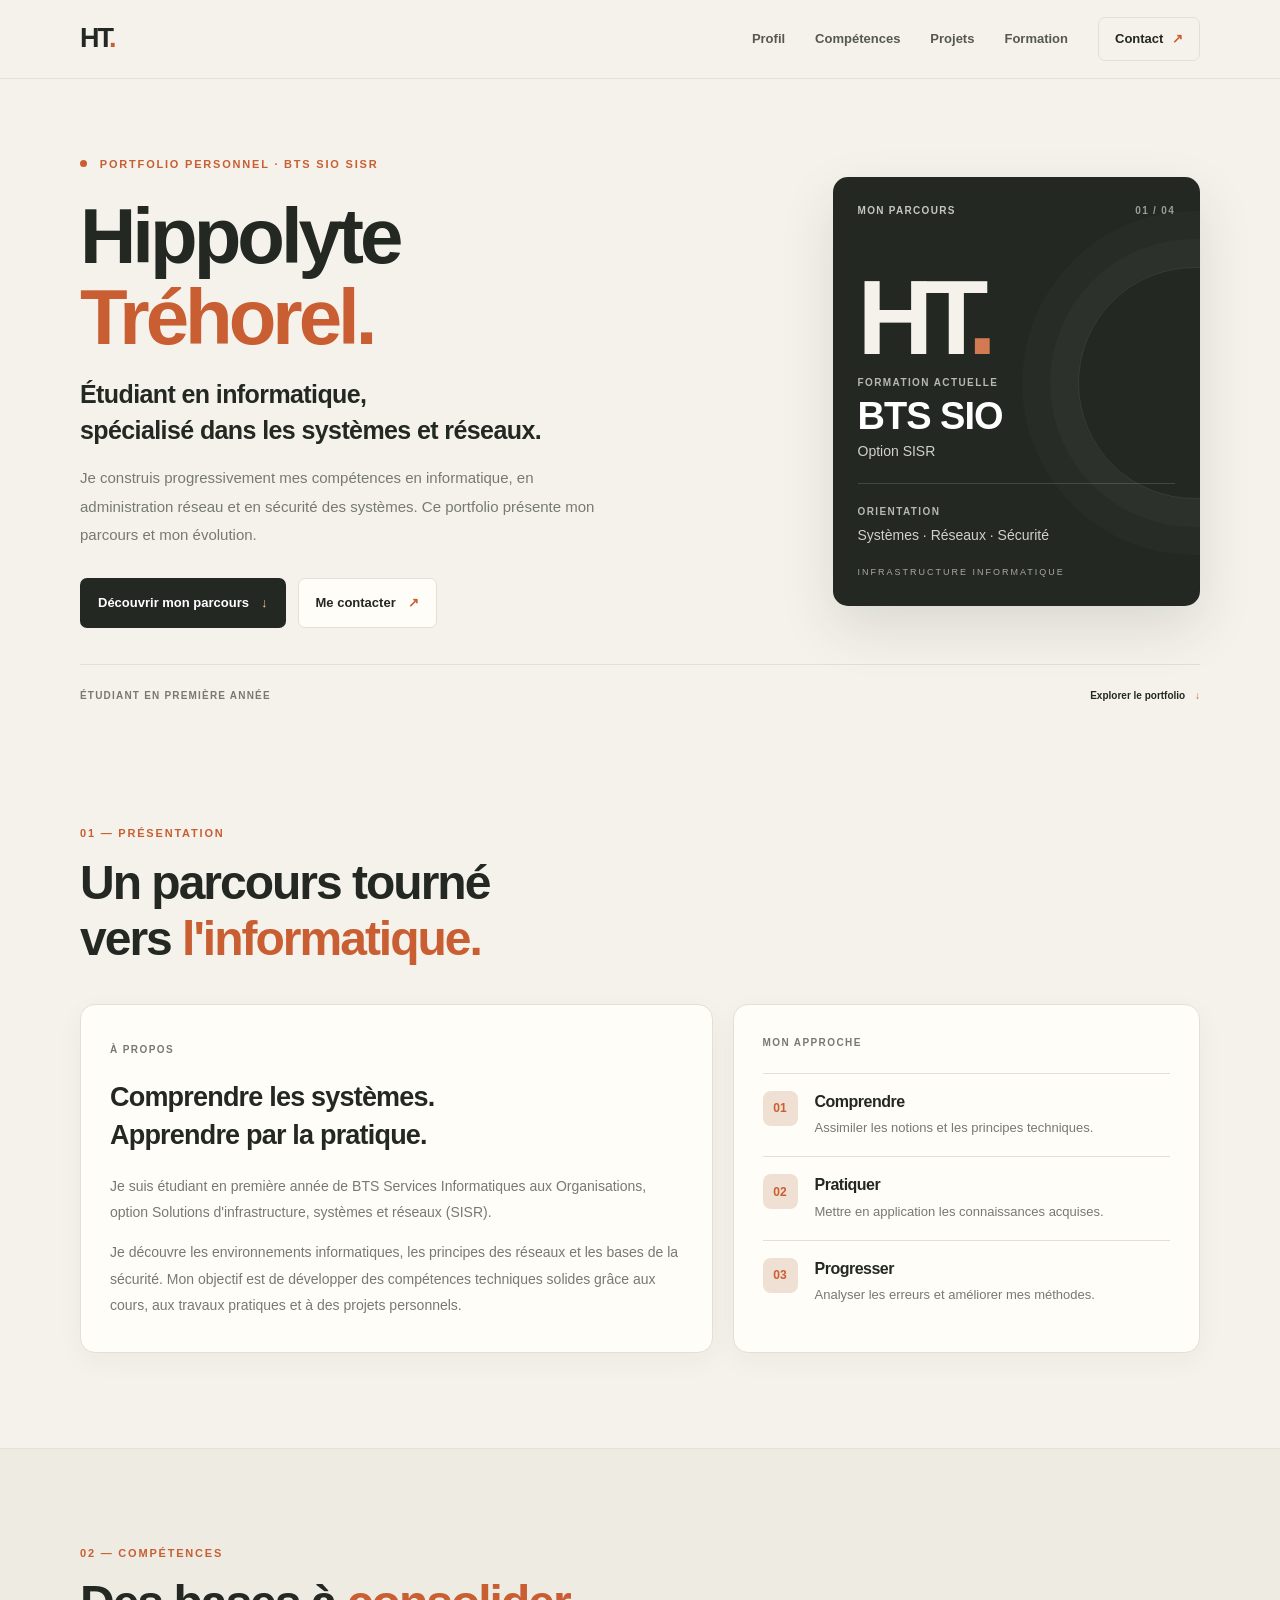
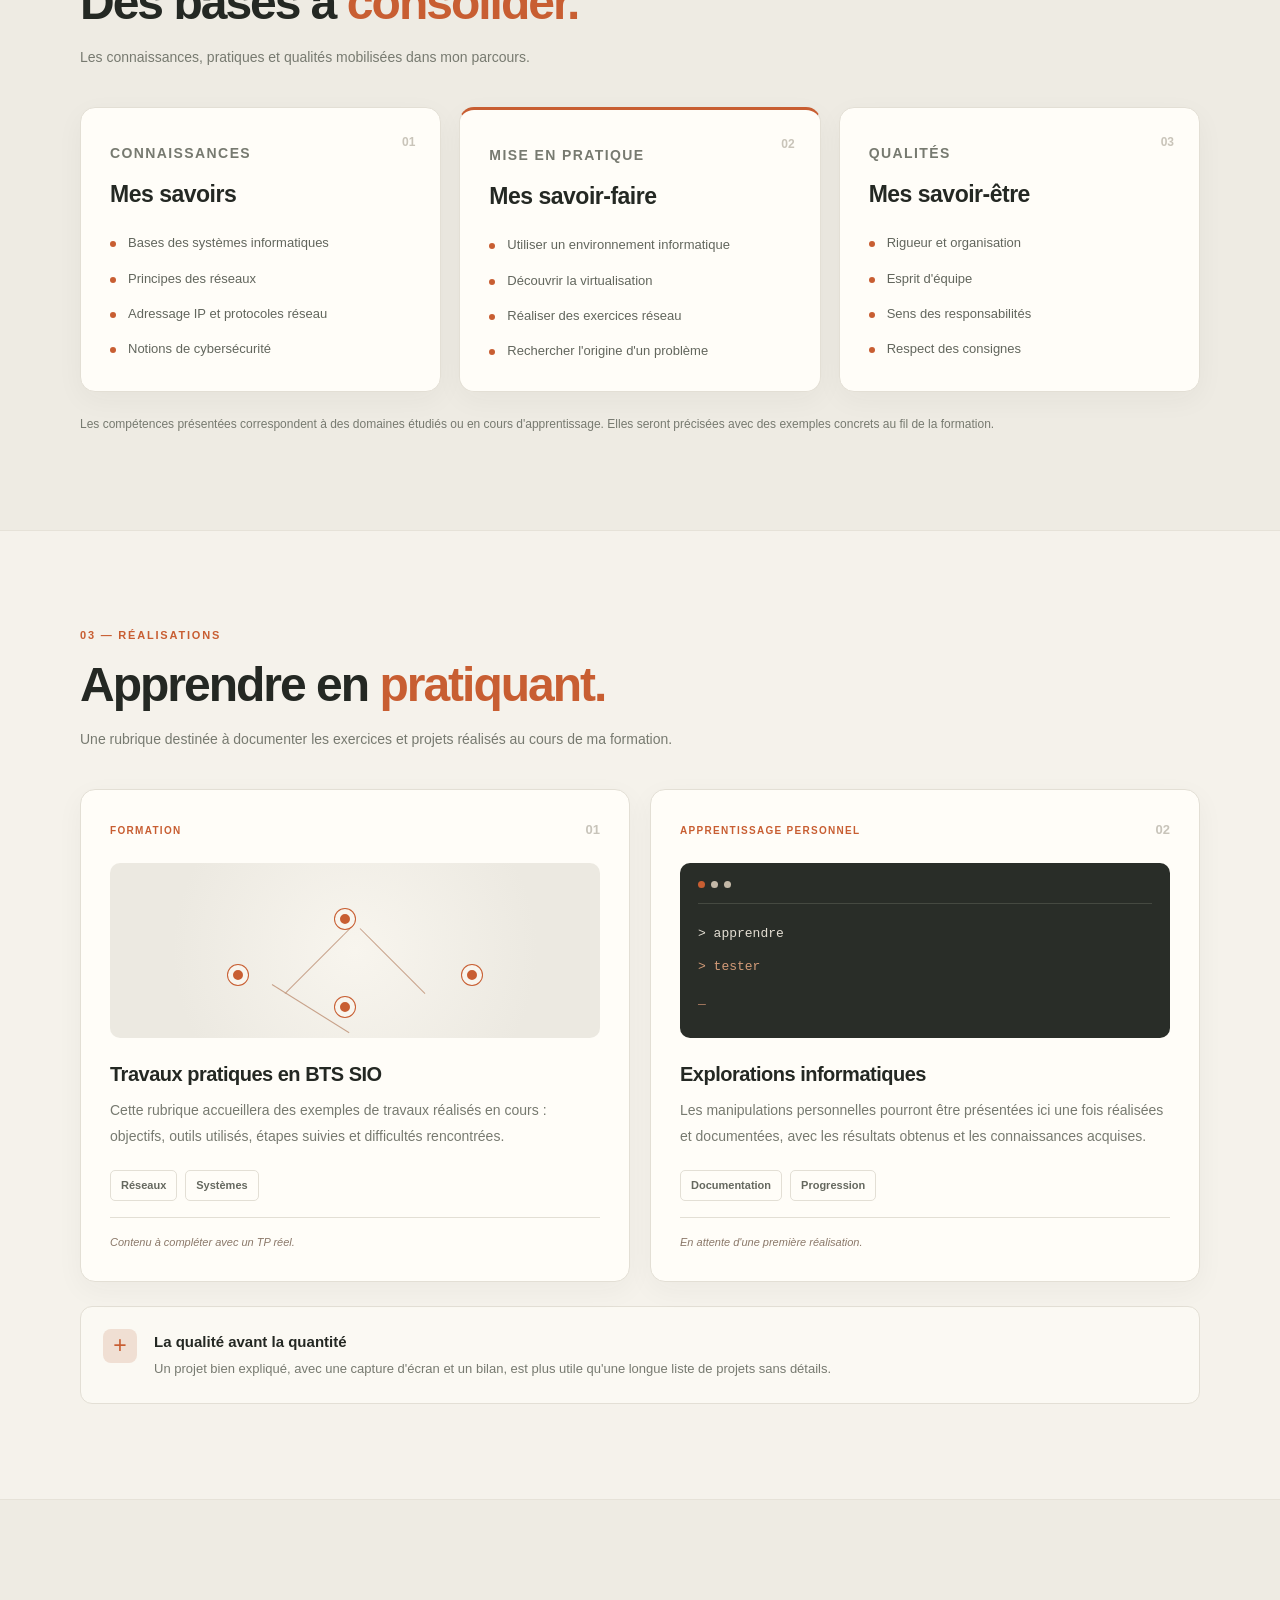
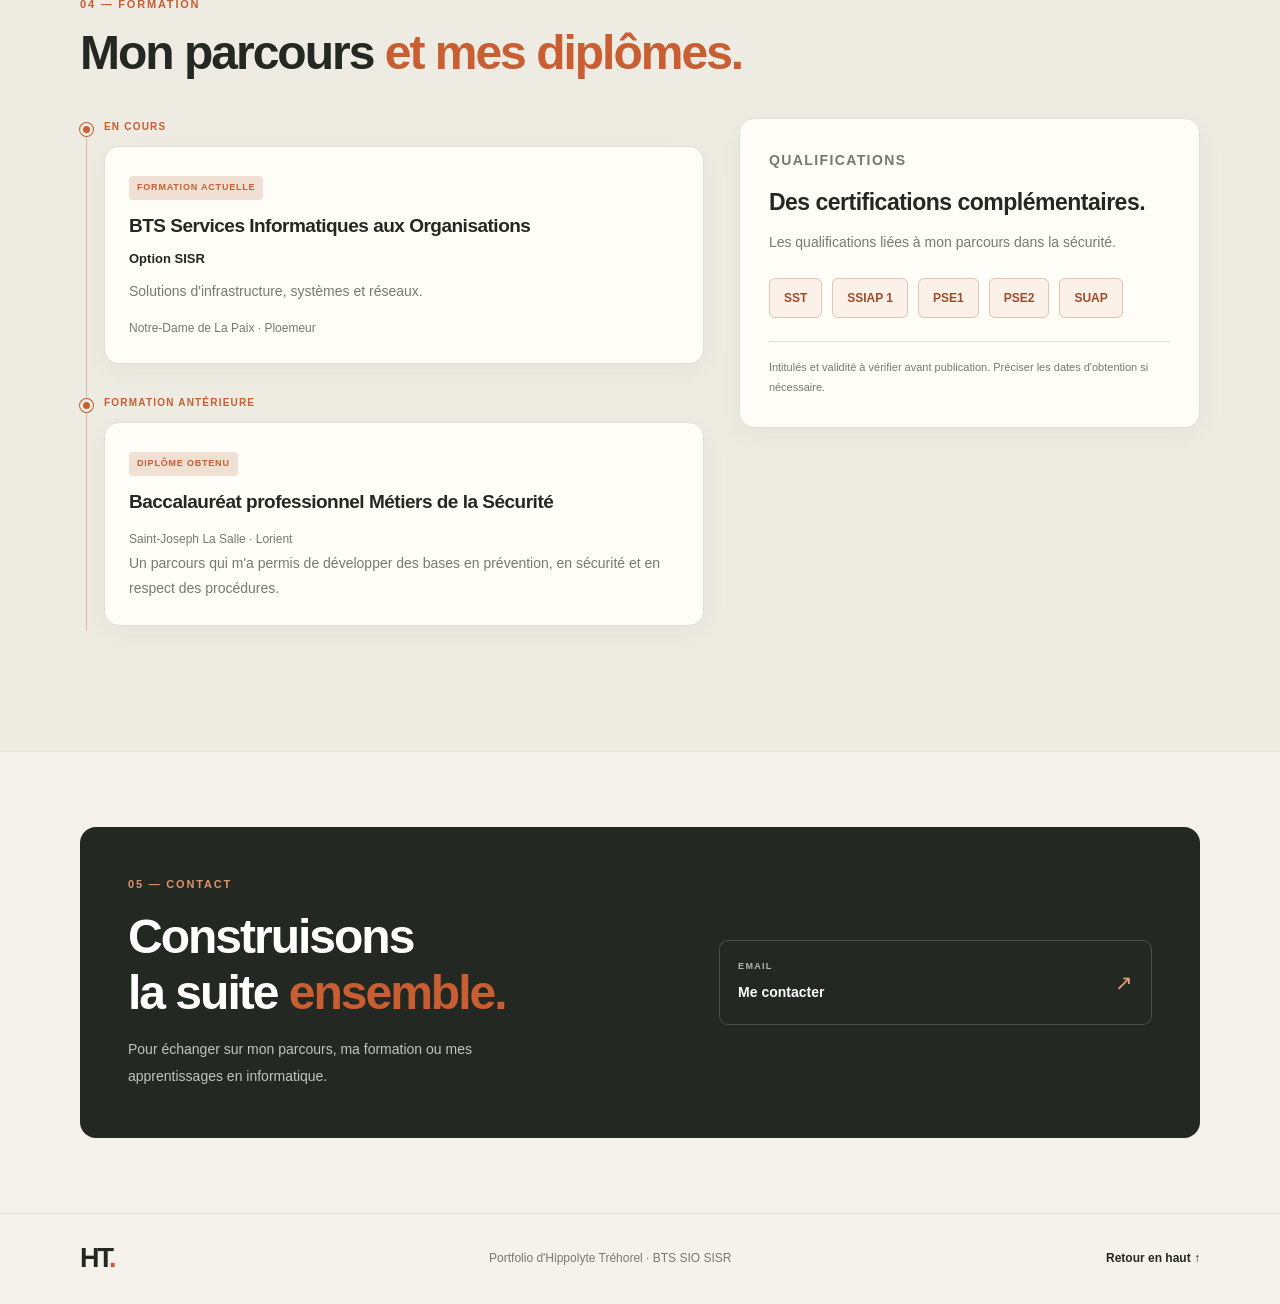
==== commit c7edd1d7: "Remove GitHub profile link from index.html Removed GitHub profile link from contact section." ====
--- a/index.html
+++ b/index.html
@@ -343,15 +343,6 @@
               </span>
               <span class="contact-arrow">↗</span>
             </a>
-
-            <a class="contact-link" href="https://github.com/trehorel"
-               target="_blank" rel="noopener noreferrer">
-              <span>
-                <small>CODE & PROJETS</small>
-                <strong>Mon profil GitHub</strong>
-              </span>
-              <span class="contact-arrow">↗</span>
-            </a>
           </div>
         </div>
       </div>
--- a/style.css
+++ b/style.css
@@ -1,240 +1,1247 @@
-/* ===== COULEURS (modifie ici pour changer tout le site) ===== */
+
+/* =========================================
+   PORTFOLIO BTS SIO SISR
+   Crème · Anthracite · Orange discret
+========================================= */
+
 :root {
-  --bg: #EDF1F2;
-  --surface: #E1E8EA;
-  --ink: #14263A;
-  --muted: #4F6270;
-  --sea: #1F7A6D;
-  --line: #C3CFD4;
-  --amber: #C9822B;
-  --display: "Bricolage Grotesque", "Helvetica Neue", Arial, sans-serif;
-  --body: "Newsreader", Georgia, "Times New Roman", serif;
-}
-@media (prefers-color-scheme: dark) {
-  :root:not([data-theme="light"]) {
-    --bg: #0F1B26; --surface: #162634; --ink: #E6EEF1;
-    --muted: #9DB0BB; --sea: #4FC3AE; --line: #27394A; --amber: #F2B85A;
-  }
-}
-:root[data-theme="dark"] {
-  --bg: #0F1B26; --surface: #162634; --ink: #E6EEF1;
-  --muted: #9DB0BB; --sea: #4FC3AE; --line: #27394A; --amber: #F2B85A;
-}
-
-/* ===== BASE ===== */
-*, *::before, *::after { box-sizing: border-box; }
-html { scroll-behavior: smooth; }
+  --bg: #f5f2eb;
+  --surface: #fffdf8;
+  --surface-soft: #eeebe3;
+  --dark: #242823;
+  --text: #333831;
+  --muted: #777a70;
+  --orange: #c85e32;
+  --orange-light: #f0dfd3;
+  --border: #e3dfd5;
+  --white: #ffffff;
+  --radius: 15px;
+  --shadow: 0 8px 28px rgba(36, 40, 35, 0.045);
+  --transition: 0.25s ease;
+}
+
+* {
+  box-sizing: border-box;
+  margin: 0;
+  padding: 0;
+}
+
+html {
+  scroll-behavior: smooth;
+  scroll-padding-top: 95px;
+}
+
 body {
-  margin: 0; background: var(--bg); color: var(--ink);
-  font-family: var(--body); font-size: 1.1rem; line-height: 1.65;
-}
-a { color: inherit; }
-p { margin: 0 0 .8rem; }
-:focus-visible { outline: 3px solid var(--sea); outline-offset: 3px; }
-.wrap { max-width: 1040px; margin: 0 auto; padding: 0 1.5rem; }
-.muted { color: var(--muted); }
-.label {
-  font-family: var(--display); font-weight: 500; font-size: .8rem;
-  letter-spacing: .12em; text-transform: uppercase; color: var(--sea);
-}
-
-/* ===== EN-TÊTE ===== */
-.top {
-  display: flex; justify-content: space-between; align-items: center;
-  padding: .9rem 0; font-family: var(--display); font-weight: 500;
-  position: sticky; top: env(safe-area-inset-top, 0px); z-index: 20;
-  background: color-mix(in srgb, var(--bg) 88%, transparent);
-  -webkit-backdrop-filter: blur(8px); backdrop-filter: blur(8px);
-}
-.logo { font-weight: 800; font-size: 1.6rem; text-decoration: none; }
-.top nav { display: flex; flex-wrap: wrap; align-items: center; gap: .4rem 1.5rem; }
-.top nav a { text-decoration: none; }
-.top nav a:hover { text-decoration: underline; text-underline-offset: 6px; }
-.theme {
-  background: none; border: 2px solid var(--line); color: var(--ink);
-  border-radius: 999px; width: 2.2rem; height: 2.2rem; font-size: 1rem; cursor: pointer;
-}
-.theme:hover { border-color: var(--sea); }
-
-/* ===== ACCUEIL ===== */
-.hero { padding: clamp(2.5rem, 8vw, 6rem) 0 clamp(2.5rem, 6vw, 4rem); }
-.name {
-  margin: .8rem 0 0; font-family: var(--display); font-weight: 800;
-  font-size: clamp(2.8rem, 8vw, 5.8rem); line-height: 1; letter-spacing: -.03em;
-  padding-bottom: .1em;
-  /* effet « ligne de flottaison » : le bas du nom change de couleur */
-  background: linear-gradient(to bottom, var(--ink) 0 56%, var(--sea) 56% 100%);
-  -webkit-background-clip: text; background-clip: text; color: transparent;
-}
-.role { margin: 1.2rem 0 0; max-width: 34rem; font-size: 1.35rem; line-height: 1.45; }
-.btn {
-  display: inline-block; margin-top: 2rem; padding: .8rem 1.4rem; border-radius: 999px;
-  text-decoration: none; font-family: var(--display); font-weight: 500;
-  background: var(--ink); color: var(--bg); border: 2px solid var(--ink);
-}
-.btn:hover { background: var(--sea); border-color: var(--sea); }
-.domains { margin-top: 3rem; padding-top: 1rem; border-top: 1px solid var(--line); }
-
-/* ===== SECTIONS ===== */
-section { padding: 3.5rem 0; border-top: 1px solid var(--line); }
-h2 {
-  margin: .5rem 0 .8rem; font-family: var(--display); font-weight: 800;
-  font-size: clamp(2rem, 6vw, 3.2rem); letter-spacing: -.02em; line-height: 1.1;
-}
-h3 { margin: .4rem 0 .6rem; font-family: var(--display); font-weight: 800; font-size: 1.35rem; line-height: 1.25; }
-.intro { color: var(--muted); max-width: 52ch; margin: 0 0 2rem; }
-.grid3 { display: grid; grid-template-columns: repeat(3, 1fr); gap: 1.5rem; }
-.block { border-top: 2px solid var(--ink); padding-top: 1rem; }
-.block ul { margin: 0; padding: 0; list-style: none; }
-.block li { padding: .45rem 0; border-bottom: 1px solid var(--line); }
-.big { font-family: var(--display); font-weight: 800; font-size: 3rem; line-height: 1; color: var(--sea); margin: .3rem 0; }
-.sym { font-family: var(--display); font-size: 1.8rem; color: var(--sea); }
-.tag {
-  display: inline-block; font-family: var(--display); font-size: .85rem;
-  background: var(--surface); padding: .2rem .8rem; border-radius: 999px; margin: 0 .4rem .4rem 0;
-}
-
-/* ===== PROJETS ===== */
-.proj { display: grid; grid-template-columns: 4rem 1fr; gap: 1rem 1.5rem; padding: 1.5rem 0; border-top: 1px solid var(--line); }
-.proj .n { font-family: var(--display); font-weight: 800; font-size: 2rem; color: var(--sea); line-height: 1; }
-.proj p { max-width: 60ch; color: var(--muted); }
-
-/* ===== CONTACT ===== */
-.contact-box { display: grid; grid-template-columns: 1.3fr 1fr; gap: 2rem; align-items: start; }
-.mail {
-  font-family: var(--display); font-weight: 800; font-size: clamp(1.2rem, 4vw, 1.9rem);
-  text-decoration-thickness: 3px; text-underline-offset: 8px;
-  text-decoration-color: var(--sea); word-break: break-word;
-}
-
-/* ===== PIED DE PAGE ===== */
-footer {
-  display: flex; justify-content: space-between; flex-wrap: wrap; gap: .8rem;
-  padding: 1.8rem 0 3rem; border-top: 1px solid var(--line); color: var(--muted); font-size: .95rem;
-}
-footer a { text-decoration: none; font-family: var(--display); font-weight: 500; }
-
-/* ===== MOBILE ===== */
-@media (max-width: 760px) {
-  .grid3, .contact-box { grid-template-columns: 1fr; }
-  .proj { grid-template-columns: 1fr; gap: .2rem; }
-}
-@media (prefers-reduced-motion: reduce) { html { scroll-behavior: auto; } }
-
-/* ===== NOTES ===== */
-.note { margin-top: 1.5rem; font-size: .95rem; color: var(--muted); font-style: italic; }
-
-/* Zones sûres mobile */
-:root{padding-top:env(safe-area-inset-top,0px);padding-bottom:env(safe-area-inset-bottom,0px)}
-html{scroll-padding-top:calc(4.5rem + env(safe-area-inset-top,0px))}
-body::before{content:"";position:fixed;inset:0 0 auto;height:env(safe-area-inset-top,0px);z-index:30;background:var(--bg)}
-
-/* ===== AMÉLIORATIONS DESIGN ===== */
-::selection { background: var(--sea); color: var(--bg); }
-h1, h2, h3 { text-wrap: balance; }
-.hero-grid { display: grid; grid-template-columns: 1.25fr 1fr; gap: 2rem; align-items: center; }
-.net { width: 100%; height: auto; max-width: 440px; justify-self: end; }
-.net .link { stroke: var(--line); stroke-width: 2; fill: none; }
-.net .link.soft { stroke-dasharray: 4 6; }
-.net .node { fill: var(--bg); stroke: var(--ink); stroke-width: 2; }
-.net .node.core { fill: var(--sea); stroke: var(--sea); }
-.net text { font-family: var(--display); font-weight: 500; font-size: 12px; fill: var(--muted); text-anchor: middle; }
-.net .core-t { fill: var(--bg); font-weight: 800; font-size: 15px; }
-.net .pkt { fill: var(--amber); }
-.top nav a[aria-current="true"] { color: var(--sea); text-decoration: underline; text-underline-offset: 6px; }
-.block { transition: border-color .2s; }
-.block:hover { border-top-color: var(--sea); }
-.tag { border: 1px solid var(--line); }
-@media (prefers-reduced-motion: no-preference) {
-  .net .link { stroke-dashoffset: 260; animation: draw 1.1s .2s ease-out forwards; }
-  .net .link:not(.soft) { stroke-dasharray: 260; }
-  .net .link.soft { animation-name: fade; animation-duration: .6s; animation-delay: .9s; opacity: 0; stroke-dashoffset: 0; animation-fill-mode: forwards; }
-  .net .nodes { opacity: 0; animation: fade .6s .9s forwards; }
-  @keyframes draw { to { stroke-dashoffset: 0; } }
-  @keyframes fade { to { opacity: 1; } }
-}
-@media (max-width: 760px) {
-  .hero-grid { grid-template-columns: 1fr; }
-  .net { justify-self: start; max-width: 320px; }
-}
-
-/* ===== ANIMATIONS (texte et blocs) ===== */
-@property --water { syntax: '<percentage>'; inherits: false; initial-value: 56%; }
-.name {
-  background: linear-gradient(to bottom, var(--ink) 0 var(--water, 56%), var(--sea) var(--water, 56%) 100%);
-  -webkit-background-clip: text; background-clip: text;
-}
-.progress {
-  position: fixed; left: 0; right: 0; top: env(safe-area-inset-top, 0px); height: 3px;
-  background: var(--sea); transform-origin: 0 50%; transform: scaleX(0);
-  z-index: 40; pointer-events: none;
-}
-.top nav a {
-  padding-bottom: .15rem;
-  background: linear-gradient(var(--sea), var(--sea)) 0 100% / 0 2px no-repeat;
-  transition: background-size .25s ease;
-}
-.top nav a:hover, .top nav a[aria-current="true"] { background-size: 100% 2px; text-decoration: none; }
-.theme { transition: transform .4s, border-color .2s; }
-.theme:hover { transform: rotate(180deg); }
-.btn { transition: transform .2s, background .2s, border-color .2s; }
-.btn:hover { transform: translateY(-3px); }
-.tag { transition: transform .2s, border-color .2s; }
-.tag:hover { transform: translateY(-2px); border-color: var(--sea); }
-.proj .n { transition: transform .3s; }
-.proj:hover .n { transform: translateX(8px); }
-.block { transition: border-color .2s, transform .3s; }
-.block:hover { transform: translateY(-4px); }
-@media (prefers-reduced-motion: no-preference) {
-  @keyframes rise { from { opacity: 0; translate: 0 22px; } to { opacity: 1; translate: 0 0; } }
-  @keyframes tide { from { --water: 100%; } to { --water: 56%; } }
-  @keyframes halo { 0%, 100% { stroke-width: 2; stroke-opacity: 1; } 50% { stroke-width: 12; stroke-opacity: .25; } }
-  @keyframes float { 0%, 100% { translate: 0 0; } 50% { translate: 0 -10px; } }
-  .hero-text > * { animation: rise .8s ease-out both; }
-  .hero-text > :nth-child(1) { animation-delay: .1s; }
-  .hero-text > :nth-child(3) { animation-delay: .45s; }
-  .hero-text > :nth-child(4) { animation-delay: .6s; }
-  .hero-text > .name { animation: rise .8s .25s ease-out both, tide 1.8s .7s ease-out both; }
-  .domains { animation: rise .8s .9s ease-out both; }
-  .net { animation: float 7s 2s ease-in-out infinite; }
-  .net .node.core { animation: halo 2.6s 1.2s ease-in-out infinite; }
-  .reveal { opacity: 0; }
-  .reveal.in { animation: rise .7s var(--d, 0ms) ease-out both; }
-}
-
-/* ===== ANIMATIONS (fond, souris, clics) ===== */
-.bg { position: fixed; inset: 0; z-index: -1; pointer-events: none; opacity: .6; }
-.glow {
-  position: fixed; left: 0; top: 0; width: 400px; height: 400px; border-radius: 50%;
-  background: radial-gradient(circle, color-mix(in srgb, var(--sea) 22%, transparent), transparent 65%);
-  pointer-events: none; z-index: -1; will-change: transform;
-}
-.hero { position: relative; }
-.radar {
-  position: absolute; right: 0; top: 40%; translate: 0 -50%;
-  width: min(560px, 85vw); aspect-ratio: 1; border-radius: 50%;
-  z-index: -1; pointer-events: none; opacity: .55;
+  background: var(--bg);
+  color: var(--text);
+  font-family: "Segoe UI", Arial, sans-serif;
+  font-size: 16px;
+  line-height: 1.7;
+  -webkit-font-smoothing: antialiased;
+}
+
+a {
+  color: inherit;
+  text-decoration: none;
+}
+
+button,
+a {
+  -webkit-tap-highlight-color: transparent;
+}
+
+a:focus-visible {
+  outline: 3px solid var(--orange);
+  outline-offset: 5px;
+  border-radius: 4px;
+}
+
+::selection {
+  background: var(--orange-light);
+  color: var(--dark);
+}
+
+.container {
+  width: min(1120px, calc(100% - 48px));
+  margin: 0 auto;
+}
+
+section[id] {
+  scroll-margin-top: 90px;
+}
+
+/* NAVIGATION */
+
+.header {
+  position: sticky;
+  top: 0;
+  z-index: 100;
+  background: rgba(245, 242, 235, 0.94);
+  border-bottom: 1px solid rgba(227, 223, 213, 0.85);
+  backdrop-filter: blur(14px);
+}
+
+.nav-container {
+  min-height: 78px;
+  display: flex;
+  align-items: center;
+  justify-content: space-between;
+  gap: 30px;
+}
+
+.logo {
+  font-size: 27px;
+  font-weight: 800;
+  letter-spacing: -2px;
+  color: var(--dark);
+}
+
+.logo span,
+.hero h1 span,
+.section-heading h2 span,
+.contact-copy h2 span {
+  color: var(--orange);
+}
+
+.navigation {
+  display: flex;
+  align-items: center;
+  gap: 30px;
+}
+
+.navigation > a {
+  font-size: 13px;
+  font-weight: 600;
+  color: #555950;
+  transition: color var(--transition);
+}
+
+.navigation > a:hover {
+  color: var(--orange);
+}
+
+.navigation .nav-cta {
+  padding: 10px 16px;
+  border: 1px solid var(--border);
+  border-radius: 7px;
+  color: var(--dark);
+}
+
+.nav-cta span {
+  margin-left: 5px;
+  color: var(--orange);
+}
+
+/* ACCUEIL */
+
+.hero {
+  padding: 76px 0 25px;
+}
+
+.hero-layout {
+  display: grid;
+  grid-template-columns: 1.3fr 0.7fr;
+  align-items: center;
+  gap: 70px;
+  min-height: 470px;
+}
+
+.eyebrow {
+  color: var(--orange);
+  font-size: 11px;
+  font-weight: 800;
+  letter-spacing: 1.8px;
+  text-transform: uppercase;
+}
+
+.status-dot {
+  display: inline-block;
+  width: 7px;
+  height: 7px;
+  margin-right: 8px;
+  border-radius: 50%;
+  background: var(--orange);
+  vertical-align: 1px;
+}
+
+.hero h1 {
+  margin: 22px 0 18px;
+  color: var(--dark);
+  font-size: clamp(48px, 6.8vw, 78px);
+  line-height: 1.04;
+  letter-spacing: -4px;
+  font-weight: 800;
+}
+
+.hero-role {
+  margin-bottom: 16px;
+  color: var(--dark);
+  font-size: clamp(19px, 2.4vw, 25px);
+  font-weight: 600;
+  line-height: 1.45;
+  letter-spacing: -0.6px;
+}
+
+.hero-description {
+  max-width: 530px;
+  color: var(--muted);
+  font-size: 15px;
+  line-height: 1.9;
+}
+
+.hero-actions {
+  display: flex;
+  flex-wrap: wrap;
+  gap: 12px;
+  margin-top: 28px;
+}
+
+.button {
+  display: inline-flex;
+  align-items: center;
+  justify-content: center;
+  gap: 12px;
+  padding: 13px 17px;
+  border: 1px solid transparent;
+  border-radius: 7px;
+  font-size: 13px;
+  font-weight: 700;
+  transition:
+    transform var(--transition),
+    background var(--transition),
+    border-color var(--transition);
+}
+
+.button:hover {
+  transform: translateY(-2px);
+}
+
+.button-primary {
+  background: var(--dark);
+  color: var(--white);
+}
+
+.button-primary:hover {
+  background: var(--orange);
+}
+
+.button-primary span {
+  color: #efb99c;
+}
+
+.button-secondary {
+  border-color: var(--border);
+  background: var(--surface);
+  color: var(--dark);
+}
+
+.button-secondary:hover {
+  border-color: var(--orange);
+}
+
+.button-secondary span {
+  color: var(--orange);
+}
+
+.hero-card {
+  position: relative;
+  min-height: 390px;
+  display: flex;
+  flex-direction: column;
+  justify-content: space-between;
+  overflow: hidden;
+  padding: 25px;
+  border-radius: var(--radius);
+  background: var(--dark);
+  color: var(--white);
+  box-shadow: 0 22px 55px rgba(36, 40, 35, 0.12);
+}
+
+.hero-card::after {
+  content: "";
+  position: absolute;
+  width: 230px;
+  height: 230px;
+  top: 90px;
+  right: -110px;
+  border: 1px solid rgba(255, 255, 255, 0.09);
+  border-radius: 50%;
+  box-shadow:
+    0 0 0 28px rgba(255, 255, 255, 0.025),
+    0 0 0 56px rgba(255, 255, 255, 0.02);
+  pointer-events: none;
+}
+
+.card-topline {
+  display: flex;
+  justify-content: space-between;
+  gap: 10px;
+  color: #c5c7be;
+  font-size: 10px;
+  font-weight: 700;
+  letter-spacing: 1.3px;
+}
+
+.card-index {
+  color: #999d92;
+}
+
+.hero-monogram {
+  position: absolute;
+  top: 78px;
+  left: 25px;
+  color: #f5f2eb;
+  font-size: 105px;
+  font-weight: 800;
+  letter-spacing: -9px;
+  line-height: 1.2;
+}
+
+.hero-monogram span {
+  color: #d27a52;
+}
+
+.hero-card-info {
+  position: relative;
+  z-index: 1;
+  margin-top: 155px;
+}
+
+.card-label {
+  color: var(--muted);
+  font-size: 10px;
+  font-weight: 800;
+  letter-spacing: 1.4px;
+}
+
+.hero-card .card-label {
+  color: #b7b9b0;
+}
+
+.hero-card-info h2 {
+  margin-top: 3px;
+  font-size: 38px;
+  line-height: 1.2;
+  letter-spacing: -1px;
+}
+
+.hero-card-info > p:not(.card-label) {
+  color: #d0d1ca;
+  font-size: 14px;
+}
+
+.card-separator {
+  height: 1px;
+  margin: 19px 0;
+  background: rgba(255, 255, 255, 0.14);
+}
+
+.orientation {
+  margin-top: 4px;
+}
+
+.card-decoration {
+  position: relative;
+  z-index: 1;
+  margin-top: 18px;
+  color: #a8aa9f;
+  font-size: 9px;
+  letter-spacing: 2px;
+}
+
+.hero-footer {
+  display: flex;
+  align-items: center;
+  justify-content: space-between;
+  gap: 15px;
+  padding-top: 22px;
+  margin-top: 36px;
+  border-top: 1px solid var(--border);
+  color: var(--muted);
+  font-size: 10px;
+  font-weight: 700;
+  letter-spacing: 1.2px;
+}
+
+.hero-footer a {
+  color: var(--dark);
+  letter-spacing: 0;
+}
+
+.hero-footer a span {
+  margin-left: 7px;
+  color: var(--orange);
+}
+
+/* SECTIONS */
+
+.section {
+  padding: 95px 0;
+}
+
+.section-soft {
+  background: var(--surface-soft);
+  border-top: 1px solid rgba(227, 223, 213, 0.7);
+  border-bottom: 1px solid rgba(227, 223, 213, 0.7);
+}
+
+.section-heading {
+  margin-bottom: 37px;
+}
+
+.section-heading h2,
+.contact-copy h2 {
+  margin-top: 12px;
+  color: var(--dark);
+  font-size: clamp(32px, 4.4vw, 48px);
+  line-height: 1.17;
+  letter-spacing: -2px;
+  font-weight: 750;
+}
+
+.section-intro {
+  max-width: 610px;
+  margin-top: 15px;
+  color: var(--muted);
+  font-size: 14px;
+}
+
+/* CARTES */
+
+.content-card {
+  min-width: 0;
+  padding: 29px;
+  border: 1px solid var(--border);
+  border-radius: var(--radius);
+  background: var(--surface);
+  box-shadow: var(--shadow);
+  transition:
+    transform var(--transition),
+    border-color var(--transition),
+    box-shadow var(--transition);
+}
+
+.content-card:hover {
+  border-color: #d8c7b8;
+  box-shadow: 0 13px 35px rgba(36, 40, 35, 0.065);
+}
+
+.content-card h3 {
+  color: var(--dark);
+  font-size: 20px;
+  line-height: 1.4;
+  letter-spacing: -0.5px;
+}
+
+.content-card p {
+  color: var(--muted);
+  font-size: 14px;
+}
+
+/* PROFIL */
+
+.profile-grid {
+  display: grid;
+  grid-template-columns: 1.15fr 0.85fr;
+  gap: 20px;
+}
+
+.profile-main h3 {
+  margin: 18px 0;
+  font-size: 27px;
+  letter-spacing: -0.8px;
+}
+
+.profile-main > p {
+  margin-top: 13px;
+  line-height: 1.9;
+}
+
+.profile-side > .card-label {
+  display: block;
+  margin-bottom: 22px;
+}
+
+.approach-item {
+  display: grid;
+  grid-template-columns: 39px 1fr;
+  gap: 13px;
+  padding: 17px 0;
+  border-top: 1px solid var(--border);
+}
+
+.approach-number {
+  display: flex;
+  align-items: center;
+  justify-content: center;
+  width: 35px;
+  height: 35px;
+  border-radius: 8px;
+  background: var(--orange-light);
+  color: var(--orange);
+  font-size: 12px;
+  font-weight: 800;
+}
+
+.approach-item h3 {
+  margin-bottom: 4px;
+  font-size: 16px;
+}
+
+.approach-item p {
+  font-size: 13px;
+}
+
+/* COMPÉTENCES */
+
+.skills-grid {
+  display: grid;
+  grid-template-columns: repeat(3, minmax(0, 1fr));
+  gap: 18px;
+}
+
+.skill-card {
+  position: relative;
+  padding-top: 34px;
+}
+
+.skill-number {
+  position: absolute;
+  top: 24px;
+  right: 25px;
+  color: #c9c4b9;
+  font-size: 12px;
+  font-weight: 700;
+}
+
+.skill-card .card-label {
+  margin-bottom: 12px;
+  padding-right: 35px;
+}
+
+.skill-card h3 {
+  margin-bottom: 22px;
+  font-size: 23px;
+}
+
+.skill-card-featured {
+  border-top: 3px solid var(--orange);
+}
+
+.clean-list {
+  display: flex;
+  flex-direction: column;
+  gap: 14px;
+  list-style: none;
+}
+
+.clean-list li {
+  position: relative;
+  padding-left: 18px;
+  color: #62665d;
+  font-size: 13px;
+  line-height: 1.65;
+}
+
+.clean-list li::before {
+  content: "";
+  position: absolute;
+  top: 9px;
+  left: 0;
+  width: 6px;
+  height: 6px;
+  border-radius: 50%;
+  background: var(--orange);
+}
+
+.disclaimer {
+  margin-top: 22px;
+  color: var(--muted);
+  font-size: 12px;
+  line-height: 1.8;
+}
+
+/* PROJETS */
+
+.projects-grid {
+  display: grid;
+  grid-template-columns: repeat(2, minmax(0, 1fr));
+  gap: 20px;
+}
+
+.project-card {
+  display: flex;
+  flex-direction: column;
+}
+
+.project-top {
+  display: flex;
+  align-items: center;
+  justify-content: space-between;
+  gap: 12px;
+}
+
+.project-category {
+  color: var(--orange);
+  font-size: 10px;
+  font-weight: 800;
+  letter-spacing: 1.3px;
+}
+
+.project-number {
+  color: #c8c4ba;
+  font-size: 13px;
+  font-weight: 800;
+}
+
+.project-visual {
+  position: relative;
+  height: 175px;
+  overflow: hidden;
+  margin: 22px 0;
+  border-radius: 10px;
+  background: #ece9e1;
+}
+
+.visual-network {
   background:
-    conic-gradient(from 0deg, color-mix(in srgb, var(--sea) 40%, transparent), transparent 28%),
-    repeating-radial-gradient(circle, transparent 0 46px, var(--line) 47px 48px);
-  -webkit-mask-image: radial-gradient(circle, #000 55%, transparent 71%);
-  mask-image: radial-gradient(circle, #000 55%, transparent 71%);
-}
-section { position: relative; }
-section::before {
-  content: ""; position: absolute; top: -1px; left: 0; width: 100%; height: 2px;
-  background: var(--sea); transform: scaleX(0); transform-origin: 0 50%;
-}
-section.drawn::before { transform: scaleX(1); transition: transform 1.1s ease-out; }
-.domains .d { transition: color .4s; }
-.domains .d.on { color: var(--amber); }
-.ping {
-  position: fixed; width: 12px; height: 12px; margin: -6px 0 0 -6px;
-  border: 2px solid var(--amber); border-radius: 50%;
-  pointer-events: none; z-index: 50; animation: ping .8s ease-out forwards;
-}
-@keyframes ping { to { transform: scale(7); opacity: 0; } }
-@media (prefers-reduced-motion: no-preference) {
-  @keyframes spin { to { rotate: 360deg; } }
-  .radar { animation: spin 12s linear infinite; }
-}
+    radial-gradient(circle at center, #f8f5ee 0, #ece9e1 70%);
+}
+
+.network-node {
+  position: absolute;
+  z-index: 2;
+  width: 20px;
+  height: 20px;
+  border: 5px solid #f8f5ee;
+  border-radius: 50%;
+  background: var(--orange);
+  box-shadow: 0 0 0 1px #c85e32;
+}
+
+.node-a {
+  top: 26%;
+  left: 46%;
+}
+
+.node-b {
+  top: 58%;
+  left: 24%;
+}
+
+.node-c {
+  top: 58%;
+  right: 24%;
+}
+
+.node-d {
+  bottom: 12%;
+  left: 46%;
+}
+
+.network-line {
+  position: absolute;
+  z-index: 1;
+  height: 1px;
+  background: #c8a28a;
+  transform-origin: left center;
+}
+
+.line-a {
+  top: 37%;
+  left: 49%;
+  width: 92px;
+  transform: rotate(135deg);
+}
+
+.line-b {
+  top: 37%;
+  left: 51%;
+  width: 92px;
+  transform: rotate(45deg);
+}
+
+.line-c {
+  top: 69%;
+  left: 33%;
+  width: 91px;
+  transform: rotate(32deg);
+}
+
+.visual-terminal {
+  padding: 18px;
+  background: #292d28;
+}
+
+.terminal-bar {
+  display: flex;
+  gap: 6px;
+  padding-bottom: 15px;
+  border-bottom: 1px solid #454941;
+}
+
+.terminal-bar i {
+  width: 7px;
+  height: 7px;
+  border-radius: 50%;
+  background: #c3b8a7;
+}
+
+.terminal-bar i:first-child {
+  background: #c85e32;
+}
+
+.terminal-content {
+  display: flex;
+  flex-direction: column;
+  gap: 11px;
+  padding-top: 19px;
+  color: #e3ded3;
+  font-family: Consolas, monospace;
+  font-size: 13px;
+}
+
+.terminal-content span:nth-child(2) {
+  color: #d39b78;
+}
+
+.terminal-content .terminal-cursor {
+  color: #e6a17c;
+}
+
+.project-card > h3 {
+  margin-bottom: 10px;
+}
+
+.project-card > p {
+  line-height: 1.85;
+}
+
+.project-meta {
+  display: flex;
+  flex-wrap: wrap;
+  gap: 8px;
+  margin-top: 20px;
+}
+
+.project-meta span {
+  padding: 5px 10px;
+  border: 1px solid var(--border);
+  border-radius: 5px;
+  color: #65685f;
+  font-size: 11px;
+  font-weight: 600;
+}
+
+.project-card .project-note {
+  margin-top: 16px;
+  padding-top: 14px;
+  border-top: 1px solid var(--border);
+  color: #8a7768;
+  font-size: 11px;
+  font-style: italic;
+}
+
+.project-guidance {
+  display: flex;
+  align-items: flex-start;
+  gap: 17px;
+  margin-top: 24px;
+  padding: 22px;
+  border: 1px solid var(--border);
+  border-radius: 12px;
+  background: rgba(255, 253, 248, 0.65);
+}
+
+.guidance-icon {
+  display: flex;
+  flex-shrink: 0;
+  align-items: center;
+  justify-content: center;
+  width: 34px;
+  height: 34px;
+  border-radius: 8px;
+  background: var(--orange-light);
+  color: var(--orange);
+  font-size: 23px;
+}
+
+.project-guidance h3 {
+  margin-bottom: 4px;
+  color: var(--dark);
+  font-size: 15px;
+}
+
+.project-guidance p {
+  color: var(--muted);
+  font-size: 13px;
+}
+
+/* FORMATION */
+
+.education-layout {
+  display: grid;
+  grid-template-columns: 1.15fr 0.85fr;
+  align-items: start;
+  gap: 35px;
+}
+
+.timeline {
+  position: relative;
+  padding-left: 24px;
+}
+
+.timeline::before {
+  content: "";
+  position: absolute;
+  top: 13px;
+  bottom: 25px;
+  left: 6px;
+  width: 1px;
+  background: #d9b8a3;
+}
+
+.timeline-item {
+  position: relative;
+  padding-bottom: 30px;
+}
+
+.timeline-marker {
+  position: absolute;
+  top: 5px;
+  left: -24px;
+  width: 13px;
+  height: 13px;
+  border: 3px solid var(--surface-soft);
+  border-radius: 50%;
+  background: var(--orange);
+  box-shadow: 0 0 0 1px var(--orange);
+}
+
+.timeline-date {
+  margin-bottom: 11px;
+  color: var(--orange);
+  font-size: 10px;
+  font-weight: 800;
+  letter-spacing: 1.2px;
+}
+
+.education-card {
+  padding: 24px;
+}
+
+.education-tag {
+  display: inline-block;
+  margin-bottom: 13px;
+  padding: 4px 8px;
+  border-radius: 4px;
+  background: var(--orange-light);
+  color: var(--orange);
+  font-size: 9px;
+  font-weight: 800;
+  letter-spacing: 0.8px;
+}
+
+.education-card h3 {
+  margin-bottom: 8px;
+  font-size: 19px;
+}
+
+.education-card .education-option {
+  margin-bottom: 8px;
+  color: var(--dark);
+  font-size: 13px;
+  font-weight: 700;
+}
+
+.education-card > p {
+  line-height: 1.8;
+}
+
+.education-card .education-place {
+  margin-top: 14px;
+  font-size: 12px;
+}
+
+.certifications-card {
+  padding: 29px;
+}
+
+.certifications-card h3 {
+  margin: 12px 0;
+  font-size: 23px;
+}
+
+.certifications-card > p {
+  line-height: 1.8;
+}
+
+.cert-list {
+  display: flex;
+  flex-wrap: wrap;
+  gap: 10px;
+  margin: 23px 0;
+}
+
+.cert-list span {
+  display: inline-flex;
+  align-items: center;
+  justify-content: center;
+  min-height: 40px;
+  padding: 9px 14px;
+  border: 1px solid #dfc5b3;
+  border-radius: 6px;
+  background: #fbf1e9;
+  color: #9d4d2d;
+  font-size: 12px;
+  font-weight: 800;
+  transition:
+    background var(--transition),
+    color var(--transition),
+    transform var(--transition);
+}
+
+.cert-list span:hover {
+  transform: translateY(-2px);
+  background: var(--orange);
+  color: var(--white);
+}
+
+.certifications-card .cert-note {
+  padding-top: 16px;
+  border-top: 1px solid var(--border);
+  font-size: 11px;
+}
+
+/* CONTACT */
+
+.contact-section {
+  padding-top: 75px;
+  padding-bottom: 75px;
+}
+
+.contact-panel {
+  display: grid;
+  grid-template-columns: 1fr 0.8fr;
+  align-items: center;
+  gap: 50px;
+  padding: 48px;
+  border-radius: 16px;
+  background: var(--dark);
+  color: var(--white);
+}
+
+.contact-copy .eyebrow {
+  color: #df936d;
+}
+
+.contact-copy h2 {
+  margin: 15px 0;
+  color: var(--white);
+}
+
+.contact-copy > p:last-child {
+  max-width: 440px;
+  color: #c2c5bc;
+  font-size: 14px;
+  line-height: 1.9;
+}
+
+.contact-actions {
+  display: flex;
+  flex-direction: column;
+  gap: 12px;
+}
+
+.contact-link {
+  display: flex;
+  align-items: center;
+  justify-content: space-between;
+  gap: 15px;
+  padding: 18px;
+  border: 1px solid #4b5048;
+  border-radius: 9px;
+  transition:
+    background var(--transition),
+    border-color var(--transition);
+}
+
+.contact-link:hover {
+  border-color: #b96a45;
+  background: #30352e;
+}
+
+.contact-link small {
+  display: block;
+  margin-bottom: 4px;
+  color: #b3b7ad;
+  font-size: 9px;
+  font-weight: 800;
+  letter-spacing: 1.3px;
+}
+
+.contact-link strong {
+  color: var(--white);
+  font-size: 14px;
+}
+
+.contact-arrow {
+  color: #e6a17c;
+  font-size: 21px;
+}
+
+/* PIED DE PAGE */
+
+.footer {
+  border-top: 1px solid var(--border);
+}
+
+.footer-content {
+  display: flex;
+  align-items: center;
+  justify-content: space-between;
+  gap: 20px;
+  min-height: 90px;
+}
+
+.footer-content > p {
+  color: var(--muted);
+  font-size: 12px;
+}
+
+.back-to-top {
+  color: var(--dark);
+  font-size: 12px;
+  font-weight: 700;
+  transition: color var(--transition);
+}
+
+.back-to-top:hover {
+  color: var(--orange);
+}
+
+/* RESPONSIVE : TABLETTES */
+
+@media (max-width: 900px) {
+  .hero-layout {
+    grid-template-columns: 1.1fr 0.9fr;
+    gap: 30px;
+  }
+
+  .hero h1 {
+    font-size: 61px;
+  }
+
+  .navigation {
+    gap: 17px;
+  }
+
+  .skills-grid {
+    grid-template-columns: repeat(2, minmax(0, 1fr));
+  }
+
+  .skill-card:last-child {
+    grid-column: 1 / -1;
+  }
+
+  .education-layout {
+    gap: 20px;
+  }
+
+  .contact-panel {
+    gap: 28px;
+    padding: 35px;
+  }
+}
+
+/* RESPONSIVE : MOBILES */
+
+@media (max-width: 650px) {
+  html {
+    scroll-padding-top: 125px;
+  }
+
+  .container {
+    width: min(100% - 32px, 520px);
+  }
+
+  .nav-container {
+    min-height: auto;
+    align-items: flex-start;
+    flex-direction: column;
+    gap: 8px;
+    padding-top: 13px;
+    padding-bottom: 13px;
+  }
+
+  .logo {
+    font-size: 24px;
+  }
+
+  .navigation {
+    display: flex;
+    flex-wrap: wrap;
+    gap: 8px 17px;
+    width: 100%;
+  }
+
+  .navigation > a {
+    font-size: 11px;
+  }
+
+  .navigation .nav-cta {
+    padding: 3px 8px;
+  }
+
+  .hero {
+    padding-top: 48px;
+  }
+
+  .hero-layout {
+    grid-template-columns: 1fr;
+    gap: 34px;
+    min-height: auto;
+  }
+
+  .hero h1 {
+    margin-top: 18px;
+    font-size: clamp(47px, 12vw, 66px);
+    letter-spacing: -3px;
+  }
+
+  .hero-role {
+    font-size: 20px;
+  }
+
+  .hero-description {
+    font-size: 14px;
+  }
+
+  .hero-card {
+    min-height: 330px;
+  }
+
+  .hero-monogram {
+    top: 65px;
+    font-size: 85px;
+  }
+
+  .hero-card-info {
+    margin-top: 120px;
+  }
+
+  .hero-footer {
+    align-items: flex-start;
+    flex-direction: column;
+    gap: 10px;
+    margin-top: 25px;
+    font-size: 9px;
+  }
+
+  .section {
+    padding: 65px 0;
+  }
+
+  .section-heading {
+    margin-bottom: 25px;
+  }
+
+  .section-heading h2,
+  .contact-copy h2 {
+    font-size: 35px;
+    letter-spacing: -1.3px;
+  }
+
+  .profile-grid,
+  .skills-grid,
+  .projects-grid,
+  .education-layout,
+  .contact-panel {
+    grid-template-columns: 1fr;
+  }
+
+  .skill-card:last-child {
+    grid-column: auto;
+  }
+
+  .content-card {
+    padding: 23px;
+  }
+
+  .profile-main h3 {
+    font-size: 23px;
+  }
+
+  .project-visual {
+    height: 155px;
+  }
+
+  .education-layout {
+    gap: 15px;
+  }
+
+  .contact-panel {
+    gap: 30px;
+    padding: 27px 22px;
+  }
+
+  .contact-section {
+    padding: 55px 0;
+  }
+
+  .footer-content {
+    align-items: flex-start;
+    flex-direction: column;
+    justify-content: center;
+    gap: 10px;
+    padding-top: 22px;
+    padding-bottom: 22px;
+  }
+}
+
+/* ACCESSIBILITÉ : ANIMATIONS RÉDUITES */
+
+@media (prefers-reduced-motion: reduce) {
+  *,
+  *::before,
+  *::after {
+    scroll-behavior: auto !important;
+    animation-duration: 0.01ms !important;
+    animation-iteration-count: 1 !important;
+    transition-duration: 0.01ms !important;
+  }
+}
+
+
+/* Animations pilotées par script.js */
+
+.reveal {
+  opacity: 0;
+  transform: translateY(18px);
+  transition:
+    opacity 0.65s ease,
+    transform 0.65s ease;
+}
+
+.reveal.is-visible {
+  opacity: 1;
+  transform: translateY(0);
+}
+
+.navigation a.active {
+  color: var(--orange);
+}
+
+.footer-year {
+  color: var(--muted);
+  font-size: 12px;
+}
+
+@media (prefers-reduced-motion: reduce) {
+  .reveal,
+  .reveal.is-visible {
+    opacity: 1;
+    transform: none;
+    transition: none;
+  }
+}
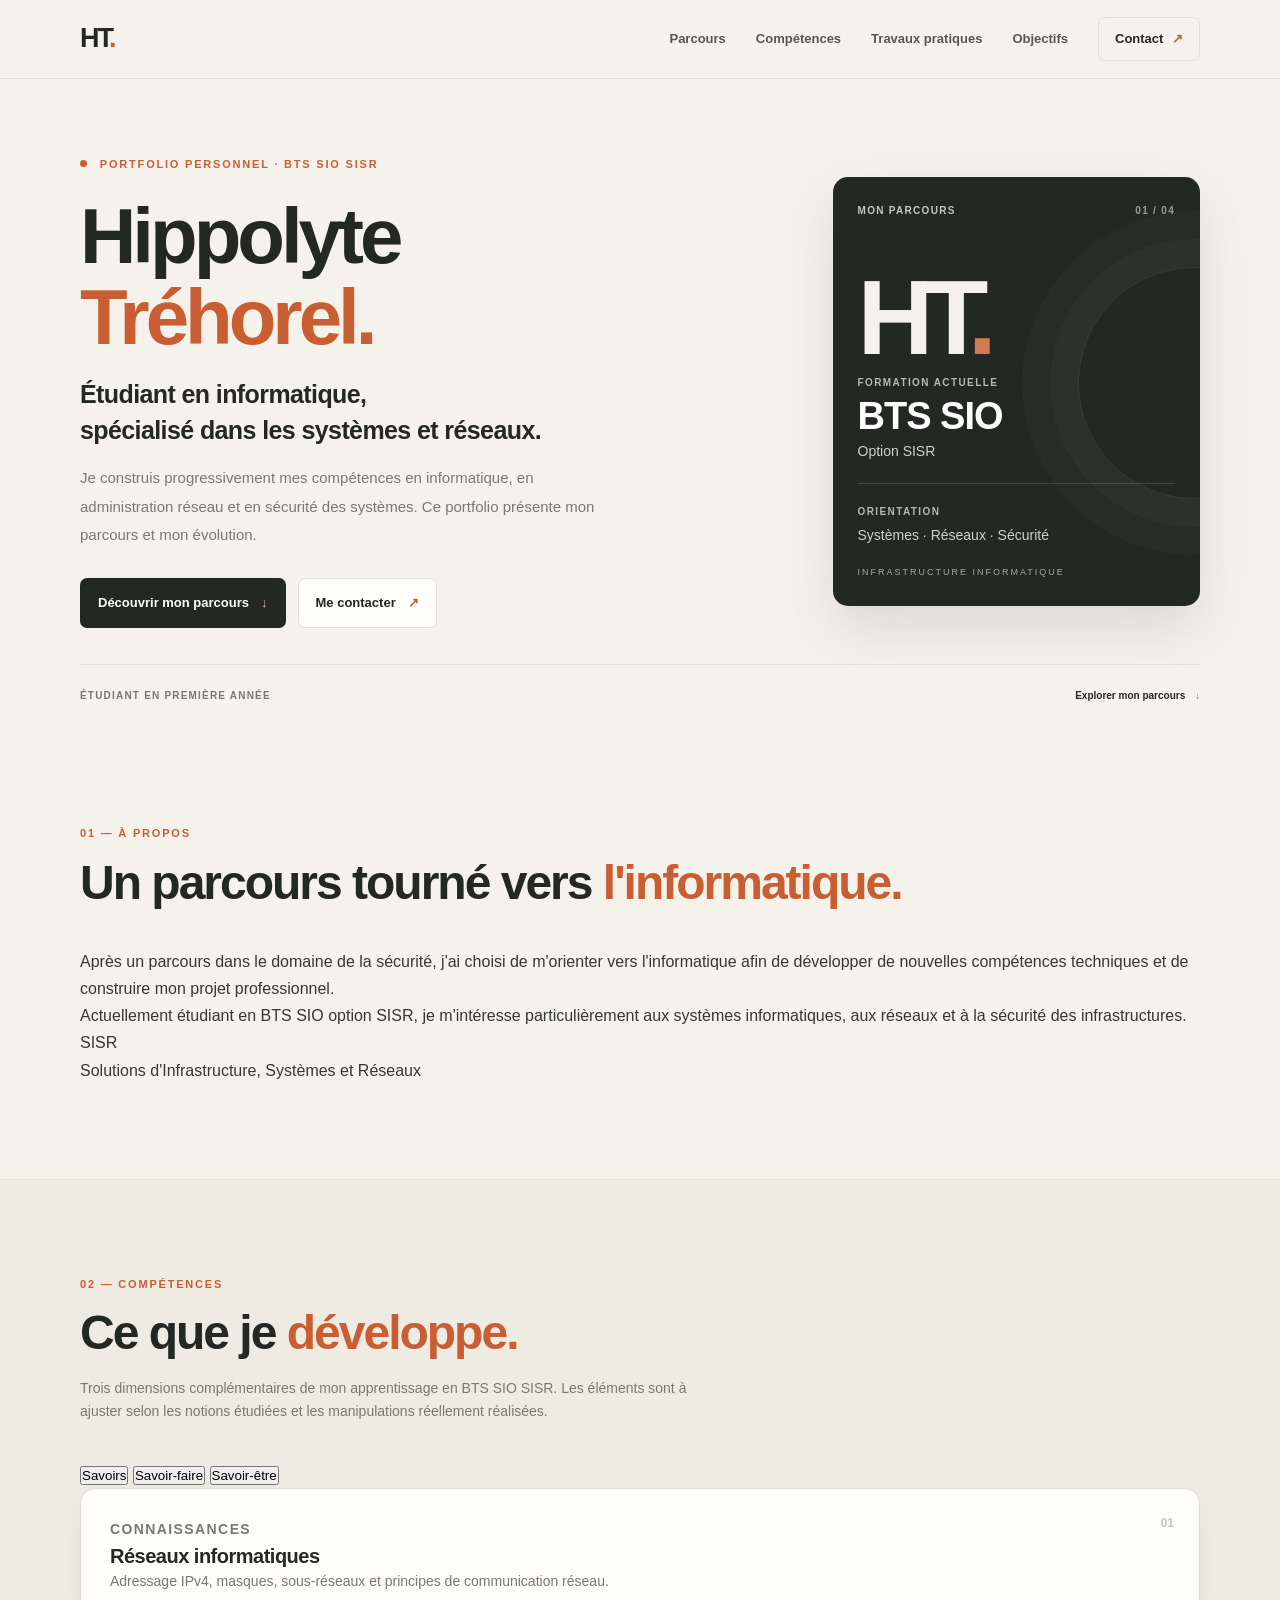
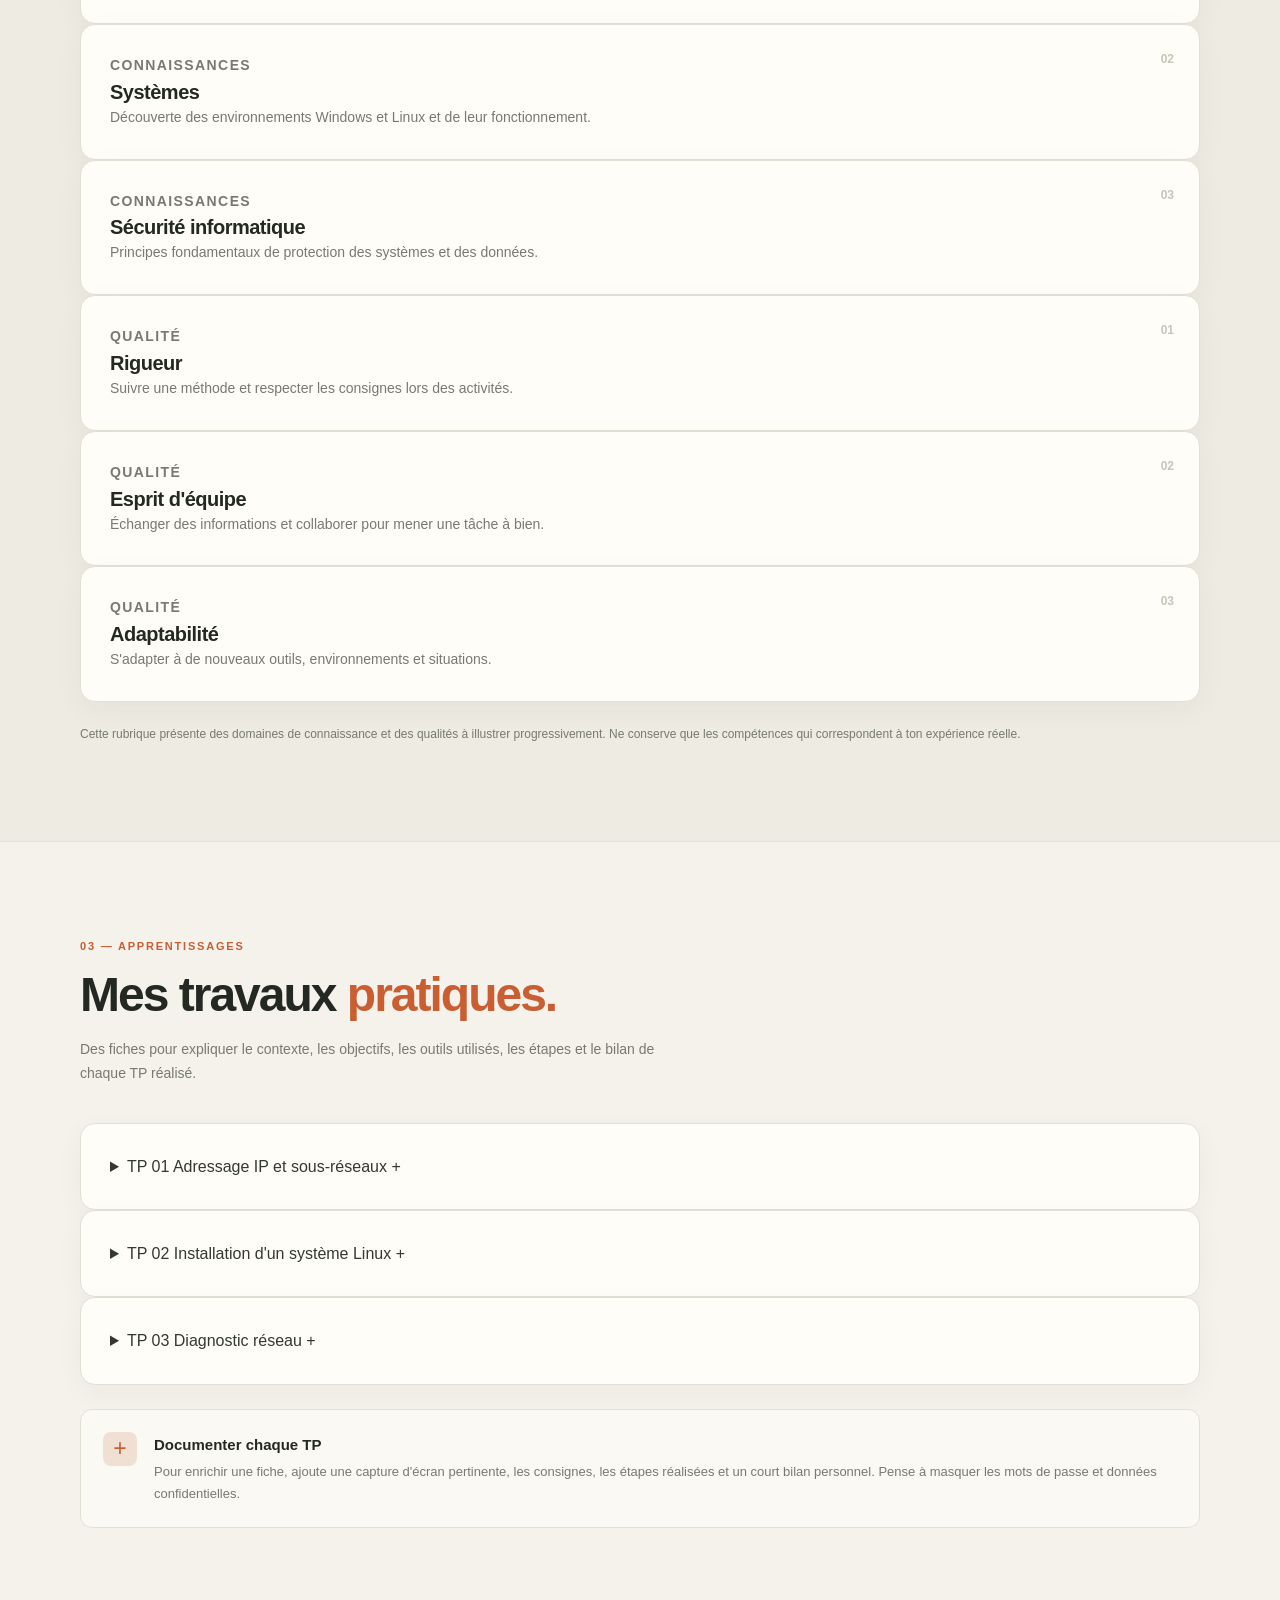
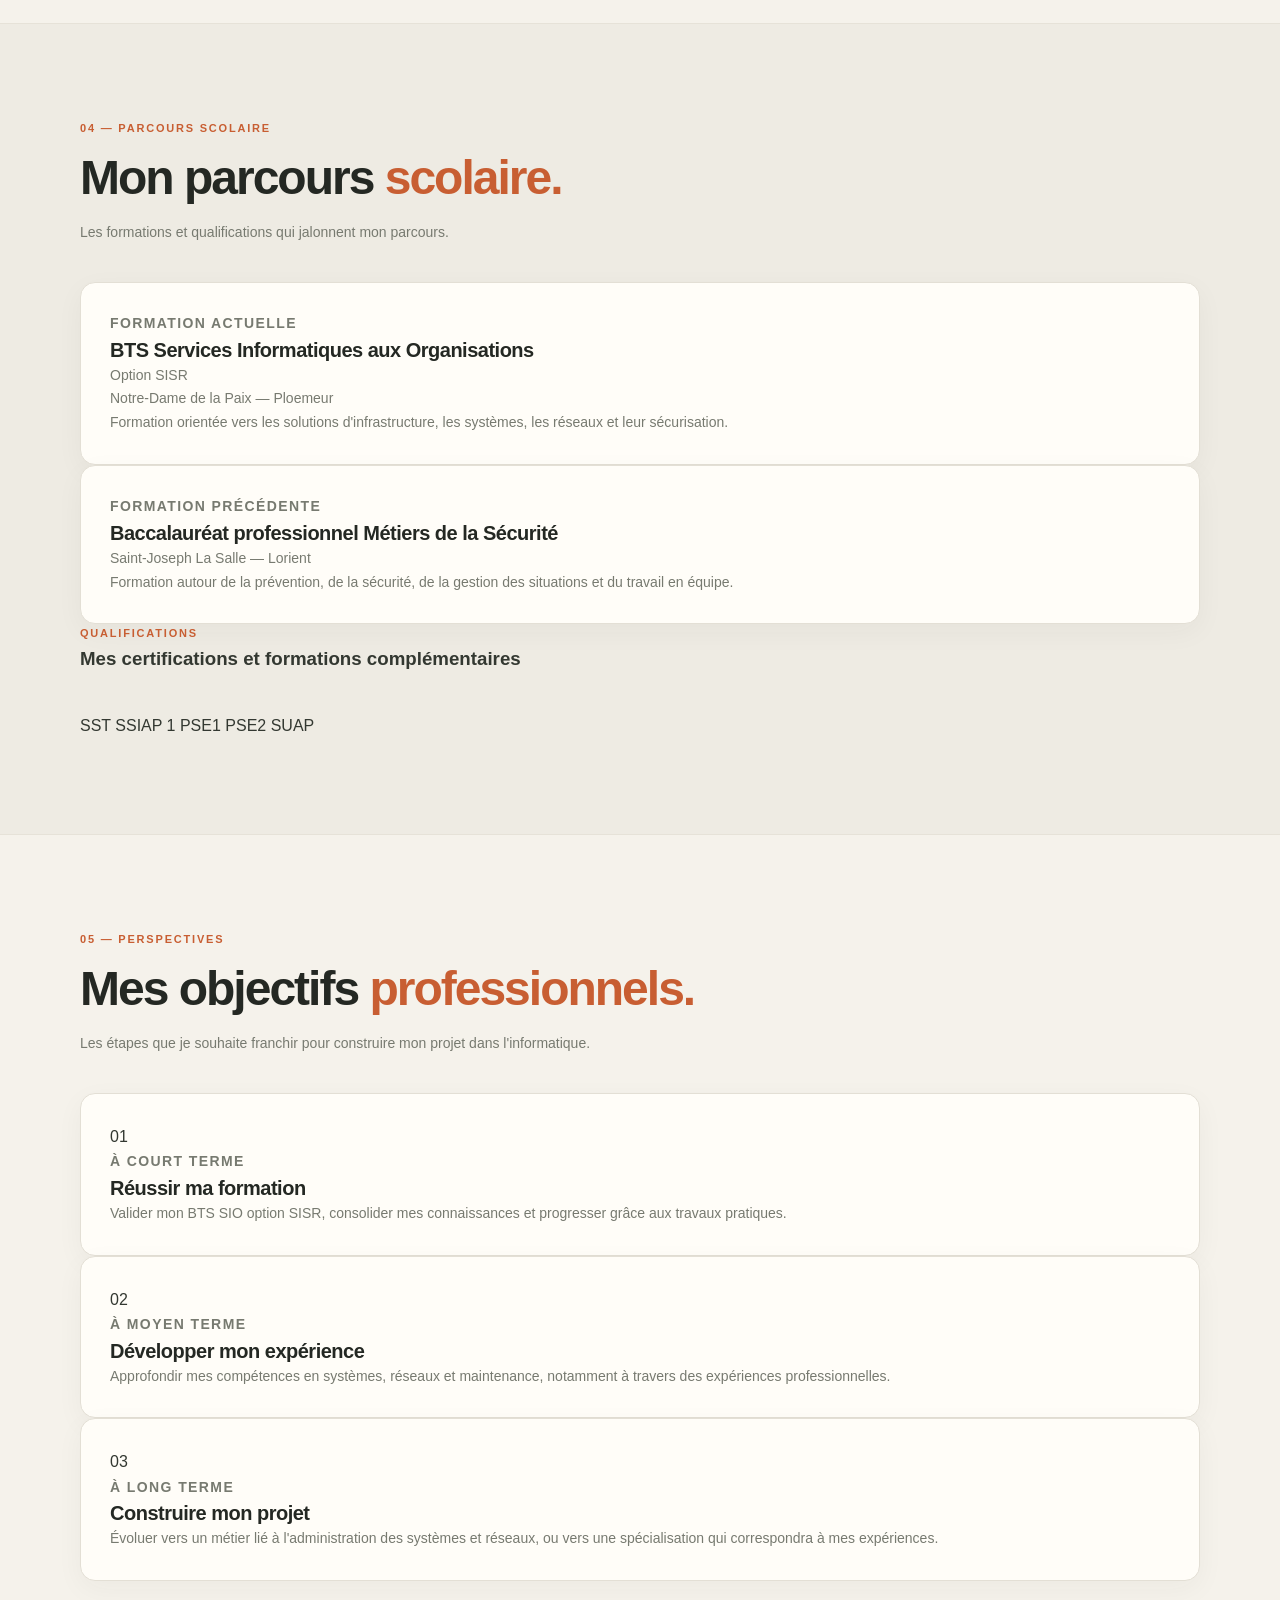
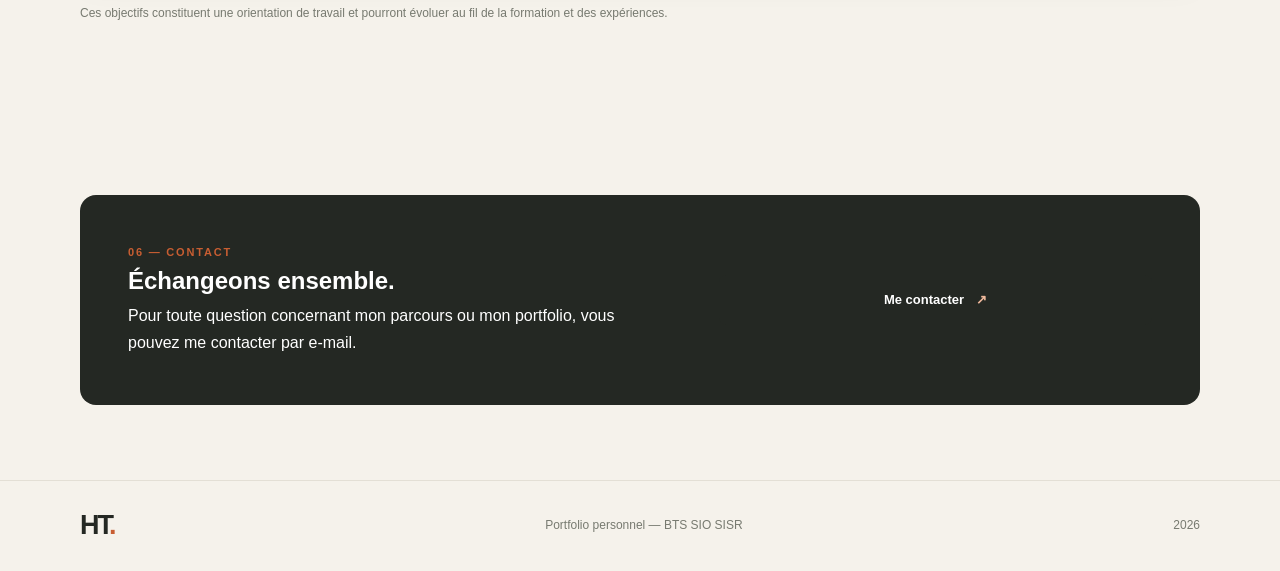
==== commit 000521d3: "Refactor index.html for clarity and structure" ====
--- a/index.html
+++ b/index.html
@@ -1,4 +1,3 @@
-
 <!DOCTYPE html>
 <html lang="fr">
 <head>
@@ -16,10 +15,10 @@
       <a href="#accueil" class="logo" aria-label="Accueil">HT<span>.</span></a>
 
       <nav class="navigation" aria-label="Navigation principale">
-        <a href="#profil">Profil</a>
+        <a href="#parcours">Parcours</a>
         <a href="#competences">Compétences</a>
-        <a href="#projets">Projets</a>
-        <a href="#formation">Formation</a>
+        <a href="#travaux">Travaux pratiques</a>
+        <a href="#objectifs">Objectifs</a>
         <a href="#contact" class="nav-cta">Contact <span>↗</span></a>
       </nav>
     </div>
@@ -45,7 +44,7 @@
           </p>
 
           <div class="hero-actions">
-            <a href="#projets" class="button button-primary">Découvrir mon parcours <span>↓</span></a>
+            <a href="#parcours" class="button button-primary">Découvrir mon parcours <span>↓</span></a>
             <a href="#contact" class="button button-secondary">Me contacter <span>↗</span></a>
           </div>
         </div>
@@ -72,58 +71,35 @@
 
       <div class="container hero-footer">
         <span>ÉTUDIANT EN PREMIÈRE ANNÉE</span>
-        <a href="#profil">Explorer le portfolio <span>↓</span></a>
+        <a href="#parcours">Explorer mon parcours <span>↓</span></a>
       </div>
     </section>
 
     <section class="section" id="profil">
       <div class="container">
         <div class="section-heading">
-          <p class="eyebrow">01 — PRÉSENTATION</p>
-          <h2>Un parcours tourné<br>vers <span>l'informatique.</span></h2>
-        </div>
-
-        <div class="profile-grid">
-          <article class="content-card profile-main">
-            <span class="card-label">À PROPOS</span>
-            <h3>Comprendre les systèmes.<br>Apprendre par la pratique.</h3>
-            <p>
-              Je suis étudiant en première année de BTS Services Informatiques
-              aux Organisations, option Solutions d'infrastructure, systèmes
-              et réseaux (SISR).
-            </p>
-            <p>
-              Je découvre les environnements informatiques, les principes
-              des réseaux et les bases de la sécurité. Mon objectif est
-              de développer des compétences techniques solides grâce
-              aux cours, aux travaux pratiques et à des projets personnels.
-            </p>
-          </article>
-
-          <article class="content-card profile-side">
-            <span class="card-label">MON APPROCHE</span>
-            <div class="approach-item">
-              <span class="approach-number">01</span>
-              <div>
-                <h3>Comprendre</h3>
-                <p>Assimiler les notions et les principes techniques.</p>
-              </div>
-            </div>
-            <div class="approach-item">
-              <span class="approach-number">02</span>
-              <div>
-                <h3>Pratiquer</h3>
-                <p>Mettre en application les connaissances acquises.</p>
-              </div>
-            </div>
-            <div class="approach-item">
-              <span class="approach-number">03</span>
-              <div>
-                <h3>Progresser</h3>
-                <p>Analyser les erreurs et améliorer mes méthodes.</p>
-              </div>
-            </div>
-          </article>
+          <p class="eyebrow">01 — À PROPOS</p>
+          <h2>Un parcours tourné vers <span>l'informatique.</span></h2>
+        </div>
+
+        <div class="profile-layout">
+          <div class="profile-text">
+            <p>
+              Après un parcours dans le domaine de la sécurité, j'ai choisi
+              de m'orienter vers l'informatique afin de développer de nouvelles
+              compétences techniques et de construire mon projet professionnel.
+            </p>
+            <p>
+              Actuellement étudiant en BTS SIO option SISR, je m'intéresse
+              particulièrement aux systèmes informatiques, aux réseaux et
+              à la sécurité des infrastructures.
+            </p>
+          </div>
+
+          <div class="profile-highlight">
+            <span class="highlight-number">SISR</span>
+            <p>Solutions d'Infrastructure, Systèmes et Réseaux</p>
+          </div>
         </div>
       </div>
     </section>
@@ -132,218 +108,292 @@
       <div class="container">
         <div class="section-heading">
           <p class="eyebrow">02 — COMPÉTENCES</p>
-          <h2>Des bases à <span>consolider.</span></h2>
+          <h2>Ce que je <span>développe.</span></h2>
           <p class="section-intro">
-            Les connaissances, pratiques et qualités mobilisées dans mon parcours.
-          </p>
-        </div>
-
-        <div class="skills-grid">
-          <article class="content-card skill-card">
+            Trois dimensions complémentaires de mon apprentissage en BTS SIO SISR.
+            Les éléments sont à ajuster selon les notions étudiées et les manipulations réellement réalisées.
+          </p>
+        </div>
+
+        <div class="competence-tabs" role="tablist" aria-label="Catégories de compétences">
+          <button class="competence-tab active" id="tab-savoirs" type="button"
+                  role="tab" aria-selected="true" aria-controls="panel-savoirs" data-target="panel-savoirs">
+            Savoirs
+          </button>
+          <button class="competence-tab" id="tab-savoir-faire" type="button"
+                  role="tab" aria-selected="false" aria-controls="panel-savoir-faire" data-target="panel-savoir-faire" tabindex="-1">
+            Savoir-faire
+          </button>
+          <button class="competence-tab" id="tab-savoir-etre" type="button"
+                  role="tab" aria-selected="false" aria-controls="panel-savoir-etre" data-target="panel-savoir-etre" tabindex="-1">
+            Savoir-être
+          </button>
+        </div>
+
+        <div class="competence-panel active" id="panel-savoirs" role="tabpanel" aria-labelledby="tab-savoirs">
+          <article class="content-card competence-item">
             <span class="skill-number">01</span>
             <p class="card-label">CONNAISSANCES</p>
-            <h3>Mes savoirs</h3>
-            <ul class="clean-list">
-              <li>Bases des systèmes informatiques</li>
-              <li>Principes des réseaux</li>
-              <li>Adressage IP et protocoles réseau</li>
-              <li>Notions de cybersécurité</li>
-            </ul>
-          </article>
-
-          <article class="content-card skill-card skill-card-featured">
+            <h3>Réseaux informatiques</h3>
+            <p>Adressage IPv4, masques, sous-réseaux et principes de communication réseau.</p>
+          </article>
+          <article class="content-card competence-item">
             <span class="skill-number">02</span>
-            <p class="card-label">MISE EN PRATIQUE</p>
-            <h3>Mes savoir-faire</h3>
-            <ul class="clean-list">
-              <li>Utiliser un environnement informatique</li>
-              <li>Découvrir la virtualisation</li>
-              <li>Réaliser des exercices réseau</li>
-              <li>Rechercher l'origine d'un problème</li>
-            </ul>
-          </article>
-
-          <article class="content-card skill-card">
+            <p class="card-label">CONNAISSANCES</p>
+            <h3>Systèmes</h3>
+            <p>Découverte des environnements Windows et Linux et de leur fonctionnement.</p>
+          </article>
+          <article class="content-card competence-item">
             <span class="skill-number">03</span>
-            <p class="card-label">QUALITÉS</p>
-            <h3>Mes savoir-être</h3>
-            <ul class="clean-list">
-              <li>Rigueur et organisation</li>
-              <li>Esprit d'équipe</li>
-              <li>Sens des responsabilités</li>
-              <li>Respect des consignes</li>
-            </ul>
+            <p class="card-label">CONNAISSANCES</p>
+            <h3>Sécurité informatique</h3>
+            <p>Principes fondamentaux de protection des systèmes et des données.</p>
+          </article>
+        </div>
+
+        <div class="competence-panel" id="panel-savoir-faire" role="tabpanel" aria-labelledby="tab-savoir-faire" hidden>
+          <article class="content-card competence-item">
+            <span class="skill-number">01</span>
+            <p class="card-label">PRATIQUE</p>
+            <h3>Adressage et configuration réseau</h3>
+            <p>Présenter ici les exercices de calcul et les configurations réseau réellement effectués.</p>
+          </article>
+          <article class="content-card competence-item">
+            <span class="skill-number">02</span>
+            <p class="card-label">PRATIQUE</p>
+            <h3>Environnement virtualisé</h3>
+            <p>Décrire les installations et manipulations de machines virtuelles réalisées en cours.</p>
+          </article>
+          <article class="content-card competence-item">
+            <span class="skill-number">03</span>
+            <p class="card-label">PRATIQUE</p>
+            <h3>Diagnostic</h3>
+            <p>Ajouter les outils et méthodes de diagnostic que tu as effectivement utilisés.</p>
+          </article>
+        </div>
+
+        <div class="competence-panel" id="panel-savoir-etre" role="tabpanel" aria-labelledby="tab-savoirs">
+          <article class="content-card competence-item">
+            <span class="skill-number">01</span>
+            <p class="card-label">QUALITÉ</p>
+            <h3>Rigueur</h3>
+            <p>Suivre une méthode et respecter les consignes lors des activités.</p>
+          </article>
+          <article class="content-card competence-item">
+            <span class="skill-number">02</span>
+            <p class="card-label">QUALITÉ</p>
+            <h3>Esprit d'équipe</h3>
+            <p>Échanger des informations et collaborer pour mener une tâche à bien.</p>
+          </article>
+          <article class="content-card competence-item">
+            <span class="skill-number">03</span>
+            <p class="card-label">QUALITÉ</p>
+            <h3>Adaptabilité</h3>
+            <p>S'adapter à de nouveaux outils, environnements et situations.</p>
           </article>
         </div>
 
         <p class="disclaimer">
-          Les compétences présentées correspondent à des domaines étudiés ou
-          en cours d'apprentissage. Elles seront précisées avec des exemples
-          concrets au fil de la formation.
+          Cette rubrique présente des domaines de connaissance et des qualités à illustrer progressivement.
+          Ne conserve que les compétences qui correspondent à ton expérience réelle.
         </p>
       </div>
     </section>
 
-    <section class="section" id="projets">
+    <section class="section" id="travaux">
       <div class="container">
         <div class="section-heading">
-          <p class="eyebrow">03 — RÉALISATIONS</p>
-          <h2>Apprendre en <span>pratiquant.</span></h2>
+          <p class="eyebrow">03 — APPRENTISSAGES</p>
+          <h2>Mes travaux <span>pratiques.</span></h2>
           <p class="section-intro">
-            Une rubrique destinée à documenter les exercices et projets
-            réalisés au cours de ma formation.
-          </p>
-        </div>
-
-        <div class="projects-grid">
-          <article class="content-card project-card">
-            <div class="project-top">
-              <span class="project-category">FORMATION</span>
-              <span class="project-number">01</span>
+            Des fiches pour expliquer le contexte, les objectifs, les outils utilisés,
+            les étapes et le bilan de chaque TP réalisé.
+          </p>
+        </div>
+
+        <div class="tp-grid">
+          <details class="content-card tp-card">
+            <summary>
+              <span class="tp-number">TP 01</span>
+              <span class="tp-title">Adressage IP et sous-réseaux</span>
+              <span class="tp-plus" aria-hidden="true">+</span>
+            </summary>
+            <div class="tp-content">
+              <p><strong>Objectif</strong></p>
+              <p>Comprendre l'adressage IPv4 et déterminer les informations d'un réseau à partir d'une adresse et d'un masque.</p>
+              <p><strong>Notions à présenter</strong></p>
+              <ul>
+                <li>Adresse IP et masque de sous-réseau</li>
+                <li>Adresse réseau et adresse de diffusion</li>
+                <li>Plage d'adresses hôtes</li>
+              </ul>
+              <p><strong>Outils utilisés :</strong> à renseigner.</p>
+              <p><strong>Étapes réalisées :</strong> à compléter avec les consignes et manipulations du TP.</p>
+              <p><strong>Bilan personnel :</strong> expliquer ce que tu as compris et les difficultés rencontrées.</p>
+              <span class="tp-status">Fiche modèle à compléter</span>
             </div>
-            <div class="project-visual visual-network" aria-hidden="true">
-              <span class="network-node node-a"></span>
-              <span class="network-node node-b"></span>
-              <span class="network-node node-c"></span>
-              <span class="network-node node-d"></span>
-              <span class="network-line line-a"></span>
-              <span class="network-line line-b"></span>
-              <span class="network-line line-c"></span>
+          </details>
+
+          <details class="content-card tp-card">
+            <summary>
+              <span class="tp-number">TP 02</span>
+              <span class="tp-title">Installation d'un système Linux</span>
+              <span class="tp-plus" aria-hidden="true">+</span>
+            </summary>
+            <div class="tp-content">
+              <p><strong>Objectif</strong></p>
+              <p>Présenter la découverte d'un système Linux et, si cela a été réalisé, son installation dans une machine virtuelle.</p>
+              <p><strong>Notions à présenter</strong></p>
+              <ul>
+                <li>Environnement de virtualisation</li>
+                <li>Étapes d'installation du système</li>
+                <li>Premières commandes et navigation dans le terminal</li>
+              </ul>
+              <p><strong>Outils utilisés :</strong> à renseigner.</p>
+              <p><strong>Étapes réalisées :</strong> à compléter avec ton travail réel.</p>
+              <p><strong>Bilan personnel :</strong> indiquer les notions maîtrisées et les points à approfondir.</p>
+              <span class="tp-status">Fiche modèle à compléter</span>
             </div>
-            <h3>Travaux pratiques en BTS SIO</h3>
-            <p>
-              Cette rubrique accueillera des exemples de travaux réalisés
-              en cours : objectifs, outils utilisés, étapes suivies et
-              difficultés rencontrées.
-            </p>
-            <div class="project-meta">
-              <span>Réseaux</span>
-              <span>Systèmes</span>
+          </details>
+
+          <details class="content-card tp-card">
+            <summary>
+              <span class="tp-number">TP 03</span>
+              <span class="tp-title">Diagnostic réseau</span>
+              <span class="tp-plus" aria-hidden="true">+</span>
+            </summary>
+            <div class="tp-content">
+              <p><strong>Objectif</strong></p>
+              <p>Décrire une situation de diagnostic réseau et la démarche suivie pour identifier l'origine d'un dysfonctionnement.</p>
+              <p><strong>Notions à présenter</strong></p>
+              <ul>
+                <li>Vérification de la configuration IP</li>
+                <li>Tests de connectivité</li>
+                <li>Analyse des résultats obtenus</li>
+              </ul>
+              <p><strong>Outils utilisés :</strong> à renseigner.</p>
+              <p><strong>Étapes réalisées :</strong> à compléter avec les commandes et vérifications réellement utilisées.</p>
+              <p><strong>Bilan personnel :</strong> expliquer le résultat et ce que tu as appris.</p>
+              <span class="tp-status">Fiche modèle à compléter</span>
             </div>
-            <p class="project-note">Contenu à compléter avec un TP réel.</p>
-          </article>
-
-          <article class="content-card project-card">
-            <div class="project-top">
-              <span class="project-category">APPRENTISSAGE PERSONNEL</span>
-              <span class="project-number">02</span>
-            </div>
-            <div class="project-visual visual-terminal" aria-hidden="true">
-              <div class="terminal-bar"><i></i><i></i><i></i></div>
-              <div class="terminal-content">
-                <span>&gt; apprendre</span>
-                <span>&gt; tester</span>
-                <span class="terminal-cursor">_</span>
-              </div>
-            </div>
-            <h3>Explorations informatiques</h3>
-            <p>
-              Les manipulations personnelles pourront être présentées ici
-              une fois réalisées et documentées, avec les résultats obtenus
-              et les connaissances acquises.
-            </p>
-            <div class="project-meta">
-              <span>Documentation</span>
-              <span>Progression</span>
-            </div>
-            <p class="project-note">En attente d'une première réalisation.</p>
-          </article>
+          </details>
         </div>
 
         <div class="project-guidance">
           <span class="guidance-icon">+</span>
           <div>
-            <h3>La qualité avant la quantité</h3>
-            <p>
-              Un projet bien expliqué, avec une capture d'écran et un bilan,
-              est plus utile qu'une longue liste de projets sans détails.
-            </p>
-          </div>
-        </div>
-      </div>
-    </section>
-
-    <section class="section section-soft" id="formation">
+            <h3>Documenter chaque TP</h3>
+            <p>
+              Pour enrichir une fiche, ajoute une capture d'écran pertinente,
+              les consignes, les étapes réalisées et un court bilan personnel.
+              Pense à masquer les mots de passe et données confidentielles.
+            </p>
+          </div>
+        </div>
+      </div>
+    </section>
+
+    <section class="section section-soft" id="parcours">
       <div class="container">
         <div class="section-heading">
-          <p class="eyebrow">04 — FORMATION</p>
-          <h2>Mon parcours <span>et mes diplômes.</span></h2>
-        </div>
-
-        <div class="education-layout">
-          <div class="timeline">
-            <article class="timeline-item">
-              <span class="timeline-marker"></span>
-              <div class="timeline-date">EN COURS</div>
-              <div class="content-card education-card">
-                <span class="education-tag">FORMATION ACTUELLE</span>
-                <h3>BTS Services Informatiques aux Organisations</h3>
-                <p class="education-option">Option SISR</p>
-                <p>
-                  Solutions d'infrastructure, systèmes et réseaux.
-                </p>
-                <p class="education-place">Notre-Dame de La Paix · Ploemeur</p>
-              </div>
-            </article>
-
-            <article class="timeline-item">
-              <span class="timeline-marker"></span>
-              <div class="timeline-date">FORMATION ANTÉRIEURE</div>
-              <div class="content-card education-card">
-                <span class="education-tag">DIPLÔME OBTENU</span>
-                <h3>Baccalauréat professionnel Métiers de la Sécurité</h3>
-                <p class="education-place">Saint-Joseph La Salle · Lorient</p>
-                <p>
-                  Un parcours qui m'a permis de développer des bases en
-                  prévention, en sécurité et en respect des procédures.
-                </p>
-              </div>
-            </article>
-          </div>
-
-          <aside class="content-card certifications-card">
-            <p class="card-label">QUALIFICATIONS</p>
-            <h3>Des certifications complémentaires.</h3>
-            <p>
-              Les qualifications liées à mon parcours dans la sécurité.
-            </p>
-            <div class="cert-list">
-              <span>SST</span>
-              <span>SSIAP 1</span>
-              <span>PSE1</span>
-              <span>PSE2</span>
-              <span>SUAP</span>
-            </div>
-            <p class="cert-note">
-              Intitulés et validité à vérifier avant publication.
-              Préciser les dates d'obtention si nécessaire.
-            </p>
-          </aside>
-        </div>
+          <p class="eyebrow">04 — PARCOURS SCOLAIRE</p>
+          <h2>Mon parcours <span>scolaire.</span></h2>
+          <p class="section-intro">
+            Les formations et qualifications qui jalonnent mon parcours.
+          </p>
+        </div>
+
+        <div class="formation-grid">
+          <article class="content-card formation-card">
+            <p class="card-label">FORMATION ACTUELLE</p>
+            <h3>BTS Services Informatiques aux Organisations</h3>
+            <p class="formation-option">Option SISR</p>
+            <p>Notre-Dame de la Paix — Ploemeur</p>
+            <p>
+              Formation orientée vers les solutions d'infrastructure,
+              les systèmes, les réseaux et leur sécurisation.
+            </p>
+          </article>
+
+          <article class="content-card formation-card">
+            <p class="card-label">FORMATION PRÉCÉDENTE</p>
+            <h3>Baccalauréat professionnel Métiers de la Sécurité</h3>
+            <p>Saint-Joseph La Salle — Lorient</p>
+            <p>
+              Formation autour de la prévention, de la sécurité,
+              de la gestion des situations et du travail en équipe.
+            </p>
+          </article>
+        </div>
+
+        <div class="certifications-block">
+          <div class="section-heading compact-heading">
+            <p class="eyebrow">QUALIFICATIONS</p>
+            <h3>Mes certifications et formations complémentaires</h3>
+          </div>
+
+          <div class="certification-list">
+            <span>SST</span>
+            <span>SSIAP 1</span>
+            <span>PSE1</span>
+            <span>PSE2</span>
+            <span>SUAP</span>
+          </div>
+        </div>
+      </div>
+    </section>
+
+    <section class="section" id="objectifs">
+      <div class="container">
+        <div class="section-heading">
+          <p class="eyebrow">05 — PERSPECTIVES</p>
+          <h2>Mes objectifs <span>professionnels.</span></h2>
+          <p class="section-intro">
+            Les étapes que je souhaite franchir pour construire mon projet dans l'informatique.
+          </p>
+        </div>
+
+        <div class="objectifs-grid">
+          <article class="content-card objectif-card">
+            <span class="objectif-number">01</span>
+            <p class="card-label">À COURT TERME</p>
+            <h3>Réussir ma formation</h3>
+            <p>Valider mon BTS SIO option SISR, consolider mes connaissances et progresser grâce aux travaux pratiques.</p>
+          </article>
+          <article class="content-card objectif-card">
+            <span class="objectif-number">02</span>
+            <p class="card-label">À MOYEN TERME</p>
+            <h3>Développer mon expérience</h3>
+            <p>Approfondir mes compétences en systèmes, réseaux et maintenance, notamment à travers des expériences professionnelles.</p>
+          </article>
+          <article class="content-card objectif-card">
+            <span class="objectif-number">03</span>
+            <p class="card-label">À LONG TERME</p>
+            <h3>Construire mon projet</h3>
+            <p>Évoluer vers un métier lié à l'administration des systèmes et réseaux, ou vers une spécialisation qui correspondra à mes expériences.</p>
+          </article>
+        </div>
+        <p class="disclaimer">
+          Ces objectifs constituent une orientation de travail et pourront évoluer au fil de la formation et des expériences.
+        </p>
       </div>
     </section>
 
     <section class="section contact-section" id="contact">
       <div class="container">
         <div class="contact-panel">
-          <div class="contact-copy">
-            <p class="eyebrow">05 — CONTACT</p>
-            <h2>Construisons<br>la suite <span>ensemble.</span></h2>
-            <p>
-              Pour échanger sur mon parcours, ma formation ou mes
-              apprentissages en informatique.
-            </p>
-          </div>
-
-          <div class="contact-actions">
-            <a class="contact-link" href="mailto:trehorelhippolyte.pro@gmail.com">
-              <span>
-                <small>EMAIL</small>
-                <strong>Me contacter</strong>
-              </span>
-              <span class="contact-arrow">↗</span>
-            </a>
-          </div>
+          <div>
+            <p class="eyebrow">06 — CONTACT</p>
+            <h2>Échangeons <span>ensemble.</span></h2>
+            <p>
+              Pour toute question concernant mon parcours ou mon portfolio,
+              vous pouvez me contacter par e-mail.
+            </p>
+          </div>
+
+          <a class="button button-primary" href="mailto:trehorelhippolyte.pro@gmail.com">
+            Me contacter <span>↗</span>
+          </a>
         </div>
       </div>
     </section>
@@ -352,9 +402,10 @@
   <footer class="footer">
     <div class="container footer-content">
       <a href="#accueil" class="logo">HT<span>.</span></a>
-      <p>Portfolio d'Hippolyte Tréhorel · BTS SIO SISR</p>
-      <a href="#accueil" class="back-to-top">Retour en haut ↑</a>
+      <p>Portfolio personnel — BTS SIO SISR</p>
     </div>
   </footer>
+
+  <script src="script.js"></script>
 </body>
 </html>
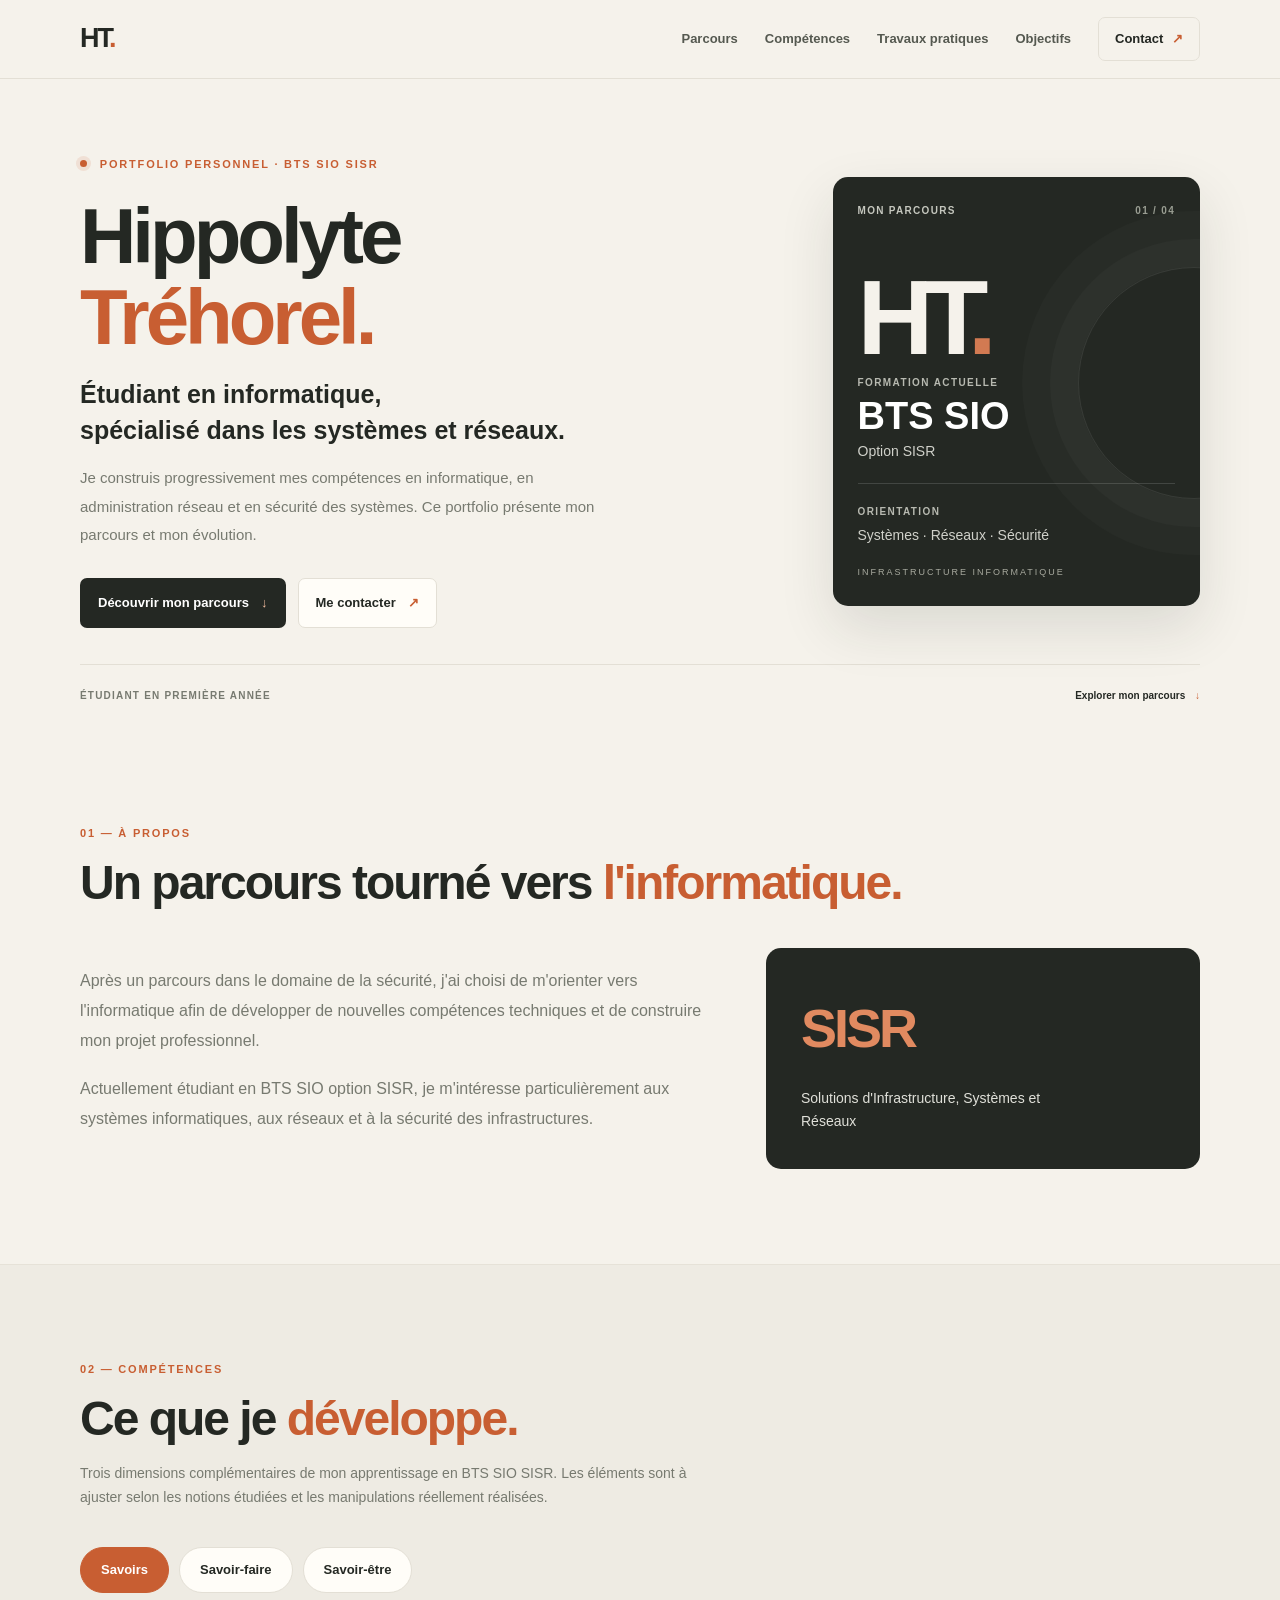
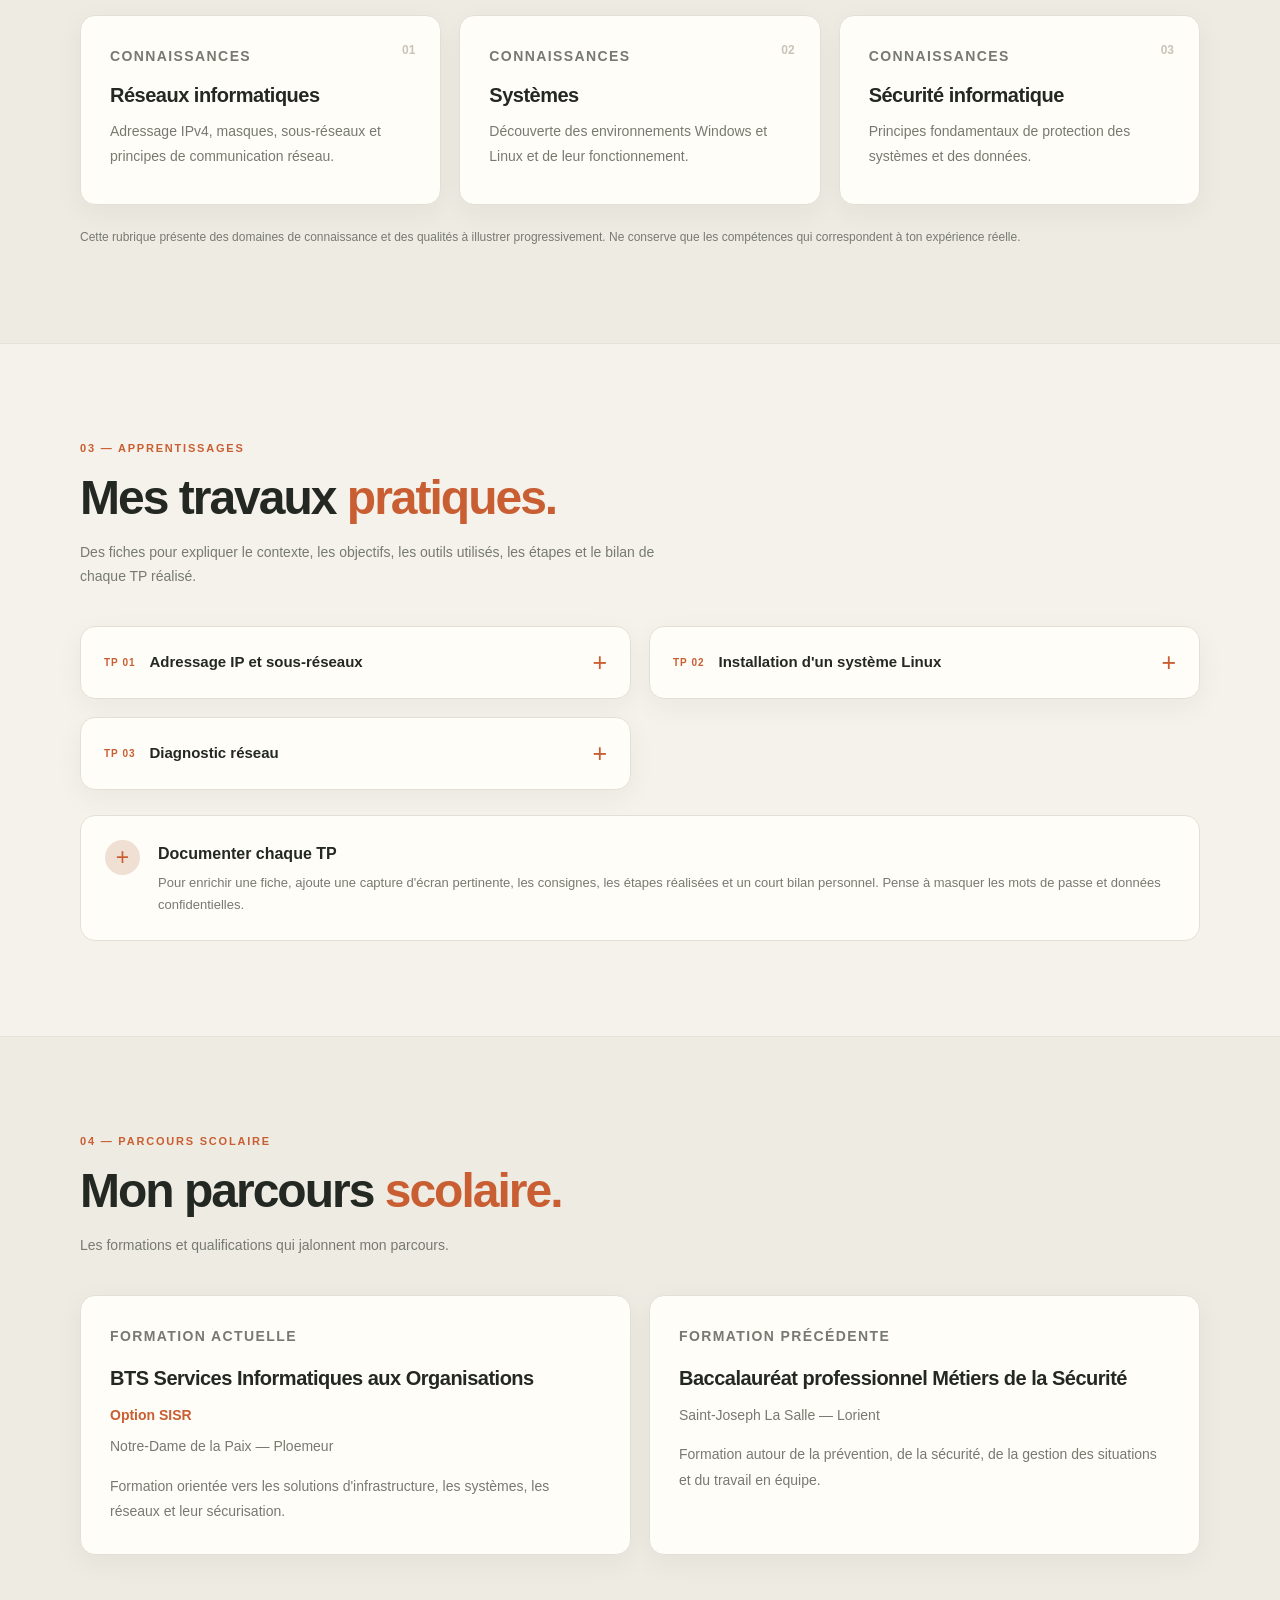
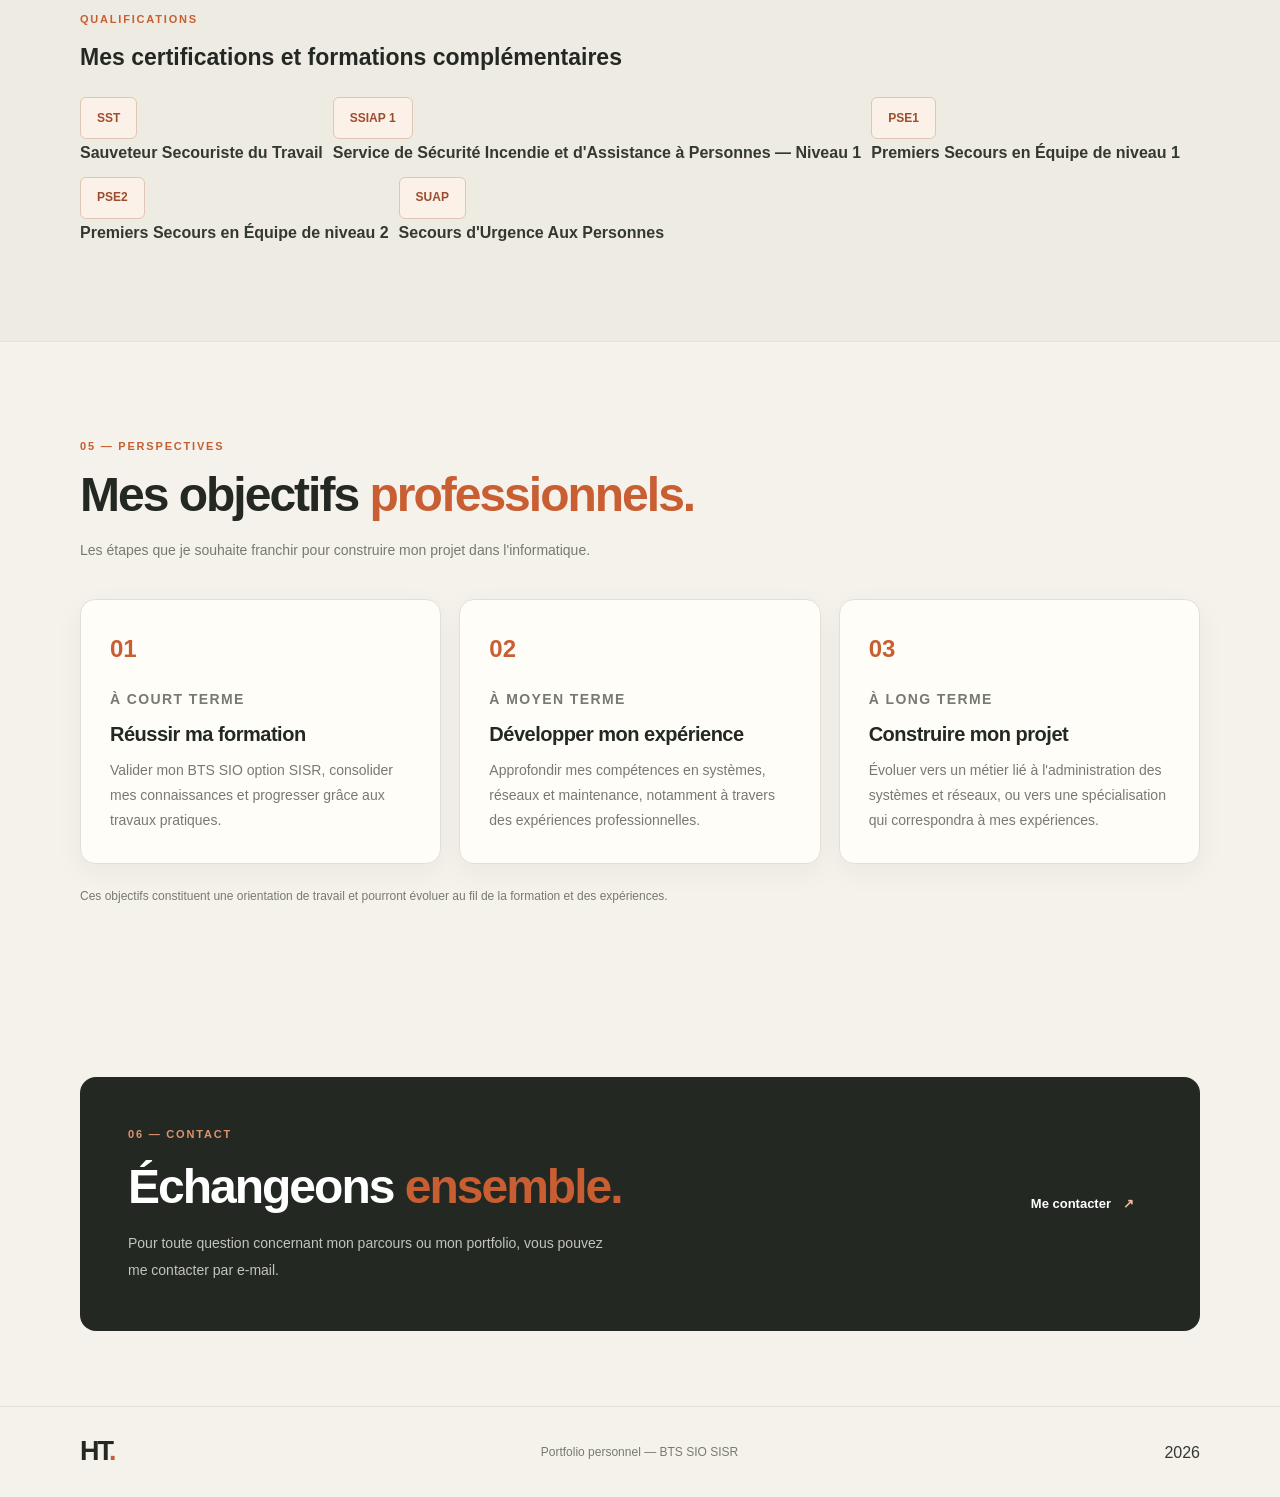
==== commit 0bd063d1: "Enhance certification list with detailed cards Added detailed certification cards for various qualif" ====
--- a/index.html
+++ b/index.html
@@ -332,13 +332,46 @@
             <h3>Mes certifications et formations complémentaires</h3>
           </div>
 
-          <div class="certification-list">
-            <span>SST</span>
-            <span>SSIAP 1</span>
-            <span>PSE1</span>
-            <span>PSE2</span>
-            <span>SUAP</span>
-          </div>
+          
+<div class="certification-list">
+
+  <article class="certification-card">
+    <span class="certification-acronym">SST</span>
+    <div>
+      <h4>Sauveteur Secouriste du Travail</h4>
+    </div>
+  </article>
+
+  <article class="certification-card">
+    <span class="certification-acronym">SSIAP 1</span>
+    <div>
+      <h4>Service de Sécurité Incendie et d'Assistance à Personnes — Niveau 1</h4>
+    </div>
+  </article>
+
+  <article class="certification-card">
+    <span class="certification-acronym">PSE1</span>
+    <div>
+      <h4>Premiers Secours en Équipe de niveau 1</h4>
+    </div>
+  </article>
+
+  <article class="certification-card">
+    <span class="certification-acronym">PSE2</span>
+    <div>
+      <h4>Premiers Secours en Équipe de niveau 2</h4>
+    </div>
+  </article>
+
+  <article class="certification-card">
+    <span class="certification-acronym">SUAP</span>
+    <div>
+      <h4>Secours d'Urgence Aux Personnes</h4>
+    </div>
+  </article>
+
+</div>
+
         </div>
       </div>
     </section>
--- a/style.css
+++ b/style.css
@@ -1,7 +1,6 @@
-
 /* =========================================
    PORTFOLIO BTS SIO SISR
-   Crème · Anthracite · Orange discret
+   Thème : crème · orange · anthracite
 ========================================= */
 
 :root {
@@ -16,7 +15,7 @@
   --border: #e3dfd5;
   --white: #ffffff;
   --radius: 15px;
-  --shadow: 0 8px 28px rgba(36, 40, 35, 0.045);
+  --shadow: 0 8px 28px rgba(36, 40, 35, 0.05);
   --transition: 0.25s ease;
 }
 
@@ -45,15 +44,15 @@
   text-decoration: none;
 }
 
-button,
-a {
-  -webkit-tap-highlight-color: transparent;
-}
-
-a:focus-visible {
+button {
+  font: inherit;
+}
+
+button:focus-visible,
+a:focus-visible,
+summary:focus-visible {
   outline: 3px solid var(--orange);
-  outline-offset: 5px;
-  border-radius: 4px;
+  outline-offset: 4px;
 }
 
 ::selection {
@@ -67,7 +66,7 @@
 }
 
 section[id] {
-  scroll-margin-top: 90px;
+  scroll-margin-top: 95px;
 }
 
 /* NAVIGATION */
@@ -77,7 +76,7 @@
   top: 0;
   z-index: 100;
   background: rgba(245, 242, 235, 0.94);
-  border-bottom: 1px solid rgba(227, 223, 213, 0.85);
+  border-bottom: 1px solid var(--border);
   backdrop-filter: blur(14px);
 }
 
@@ -90,33 +89,31 @@
 }
 
 .logo {
+  color: var(--dark);
   font-size: 27px;
   font-weight: 800;
   letter-spacing: -2px;
-  color: var(--dark);
-}
-
-.logo span,
-.hero h1 span,
-.section-heading h2 span,
-.contact-copy h2 span {
+}
+
+.logo span {
   color: var(--orange);
 }
 
 .navigation {
   display: flex;
   align-items: center;
-  gap: 30px;
-}
-
-.navigation > a {
+  gap: 27px;
+}
+
+.navigation a {
+  color: #555950;
   font-size: 13px;
-  font-weight: 600;
-  color: #555950;
+  font-weight: 650;
   transition: color var(--transition);
 }
 
-.navigation > a:hover {
+.navigation a:hover,
+.navigation a.active {
   color: var(--orange);
 }
 
@@ -162,6 +159,7 @@
   border-radius: 50%;
   background: var(--orange);
   vertical-align: 1px;
+  box-shadow: 0 0 0 4px rgba(200, 94, 50, 0.12);
 }
 
 .hero h1 {
@@ -173,13 +171,18 @@
   font-weight: 800;
 }
 
+.hero h1 span,
+.section-heading h2 span,
+.contact-panel h2 span {
+  color: var(--orange);
+}
+
 .hero-role {
   margin-bottom: 16px;
   color: var(--dark);
   font-size: clamp(19px, 2.4vw, 25px);
   font-weight: 600;
   line-height: 1.45;
-  letter-spacing: -0.6px;
 }
 
 .hero-description {
@@ -206,14 +209,13 @@
   border-radius: 7px;
   font-size: 13px;
   font-weight: 700;
-  transition:
-    transform var(--transition),
-    background var(--transition),
-    border-color var(--transition);
+  transition: transform var(--transition),
+              background var(--transition),
+              border-color var(--transition);
 }
 
 .button:hover {
-  transform: translateY(-2px);
+  transform: translateY(-3px);
 }
 
 .button-primary {
@@ -255,6 +257,12 @@
   background: var(--dark);
   color: var(--white);
   box-shadow: 0 22px 55px rgba(36, 40, 35, 0.12);
+  transition: transform 0.4s ease, box-shadow 0.4s ease;
+}
+
+.hero-card:hover {
+  transform: translateY(-7px) rotate(0.5deg);
+  box-shadow: 0 28px 60px rgba(36, 40, 35, 0.18);
 }
 
 .hero-card::after {
@@ -266,9 +274,8 @@
   right: -110px;
   border: 1px solid rgba(255, 255, 255, 0.09);
   border-radius: 50%;
-  box-shadow:
-    0 0 0 28px rgba(255, 255, 255, 0.025),
-    0 0 0 56px rgba(255, 255, 255, 0.02);
+  box-shadow: 0 0 0 28px rgba(255,255,255,.025),
+              0 0 0 56px rgba(255,255,255,.02);
   pointer-events: none;
 }
 
@@ -322,7 +329,6 @@
   margin-top: 3px;
   font-size: 38px;
   line-height: 1.2;
-  letter-spacing: -1px;
 }
 
 .hero-card-info > p:not(.card-label) {
@@ -333,7 +339,7 @@
 .card-separator {
   height: 1px;
   margin: 19px 0;
-  background: rgba(255, 255, 255, 0.14);
+  background: rgba(255,255,255,.14);
 }
 
 .orientation {
@@ -381,16 +387,15 @@
 
 .section-soft {
   background: var(--surface-soft);
-  border-top: 1px solid rgba(227, 223, 213, 0.7);
-  border-bottom: 1px solid rgba(227, 223, 213, 0.7);
+  border-top: 1px solid rgba(227,223,213,.7);
+  border-bottom: 1px solid rgba(227,223,213,.7);
 }
 
 .section-heading {
   margin-bottom: 37px;
 }
 
-.section-heading h2,
-.contact-copy h2 {
+.section-heading h2 {
   margin-top: 12px;
   color: var(--dark);
   font-size: clamp(32px, 4.4vw, 48px);
@@ -403,6 +408,43 @@
   max-width: 610px;
   margin-top: 15px;
   color: var(--muted);
+  font-size: 14px;
+}
+
+/* PROFIL */
+
+.profile-layout {
+  display: grid;
+  grid-template-columns: 1.2fr 0.8fr;
+  align-items: center;
+  gap: 35px;
+}
+
+.profile-text p {
+  margin-bottom: 17px;
+  color: var(--muted);
+  line-height: 1.9;
+}
+
+.profile-highlight {
+  padding: 35px;
+  border-radius: var(--radius);
+  background: var(--dark);
+  color: var(--white);
+}
+
+.highlight-number {
+  display: block;
+  margin-bottom: 12px;
+  color: #e18a60;
+  font-size: 54px;
+  font-weight: 800;
+  letter-spacing: -3px;
+}
+
+.profile-highlight p {
+  max-width: 250px;
+  color: #e0e0d9;
   font-size: 14px;
 }
 
@@ -415,22 +457,22 @@
   border-radius: var(--radius);
   background: var(--surface);
   box-shadow: var(--shadow);
-  transition:
-    transform var(--transition),
-    border-color var(--transition),
-    box-shadow var(--transition);
+  transition: transform var(--transition),
+              border-color var(--transition),
+              box-shadow var(--transition);
 }
 
 .content-card:hover {
+  transform: translateY(-5px);
   border-color: #d8c7b8;
-  box-shadow: 0 13px 35px rgba(36, 40, 35, 0.065);
+  box-shadow: 0 16px 38px rgba(36,40,35,.08);
 }
 
 .content-card h3 {
   color: var(--dark);
   font-size: 20px;
   line-height: 1.4;
-  letter-spacing: -0.5px;
+  letter-spacing: -.5px;
 }
 
 .content-card p {
@@ -438,71 +480,56 @@
   font-size: 14px;
 }
 
-/* PROFIL */
-
-.profile-grid {
-  display: grid;
-  grid-template-columns: 1.15fr 0.85fr;
-  gap: 20px;
-}
-
-.profile-main h3 {
-  margin: 18px 0;
-  font-size: 27px;
-  letter-spacing: -0.8px;
-}
-
-.profile-main > p {
-  margin-top: 13px;
-  line-height: 1.9;
-}
-
-.profile-side > .card-label {
-  display: block;
-  margin-bottom: 22px;
-}
-
-.approach-item {
-  display: grid;
-  grid-template-columns: 39px 1fr;
-  gap: 13px;
-  padding: 17px 0;
-  border-top: 1px solid var(--border);
-}
-
-.approach-number {
-  display: flex;
-  align-items: center;
-  justify-content: center;
-  width: 35px;
-  height: 35px;
-  border-radius: 8px;
-  background: var(--orange-light);
-  color: var(--orange);
-  font-size: 12px;
-  font-weight: 800;
-}
-
-.approach-item h3 {
-  margin-bottom: 4px;
-  font-size: 16px;
-}
-
-.approach-item p {
+/* COMPÉTENCES */
+
+.competence-tabs {
+  display: flex;
+  flex-wrap: wrap;
+  gap: 10px;
+  margin: 28px 0 22px;
+}
+
+.competence-tab {
+  padding: 11px 20px;
+  border: 1px solid var(--border);
+  border-radius: 999px;
+  background: var(--surface);
+  color: var(--dark);
   font-size: 13px;
-}
-
-/* COMPÉTENCES */
-
-.skills-grid {
-  display: grid;
+  font-weight: 700;
+  cursor: pointer;
+  transition: all var(--transition);
+}
+
+.competence-tab:hover {
+  transform: translateY(-2px);
+  border-color: var(--orange);
+}
+
+.competence-tab.active {
+  border-color: var(--orange);
+  background: var(--orange);
+  color: var(--white);
+}
+
+.competence-panel {
+  display: none;
   grid-template-columns: repeat(3, minmax(0, 1fr));
   gap: 18px;
 }
 
-.skill-card {
+.competence-panel.active {
+  display: grid;
+  animation: panel-appear .3s ease both;
+}
+
+.competence-panel[hidden] {
+  display: none !important;
+}
+
+.competence-item {
   position: relative;
-  padding-top: 34px;
+  min-height: 190px;
 }
 
 .skill-number {
@@ -514,44 +541,12 @@
   font-weight: 700;
 }
 
-.skill-card .card-label {
-  margin-bottom: 12px;
-  padding-right: 35px;
-}
-
-.skill-card h3 {
-  margin-bottom: 22px;
-  font-size: 23px;
-}
-
-.skill-card-featured {
-  border-top: 3px solid var(--orange);
-}
-
-.clean-list {
-  display: flex;
-  flex-direction: column;
-  gap: 14px;
-  list-style: none;
-}
-
-.clean-list li {
-  position: relative;
-  padding-left: 18px;
-  color: #62665d;
-  font-size: 13px;
-  line-height: 1.65;
-}
-
-.clean-list li::before {
-  content: "";
-  position: absolute;
-  top: 9px;
-  left: 0;
-  width: 6px;
-  height: 6px;
-  border-radius: 50%;
-  background: var(--orange);
+.competence-item h3 {
+  margin: 12px 0 10px;
+}
+
+.competence-item p:last-child {
+  line-height: 1.8;
 }
 
 .disclaimer {
@@ -561,215 +556,121 @@
   line-height: 1.8;
 }
 
-/* PROJETS */
-
-.projects-grid {
+/* TRAVAUX PRATIQUES */
+
+.tp-grid {
   display: grid;
   grid-template-columns: repeat(2, minmax(0, 1fr));
-  gap: 20px;
-}
-
-.project-card {
-  display: flex;
-  flex-direction: column;
-}
-
-.project-top {
+  align-items: start;
+  gap: 18px;
+}
+
+.tp-card {
+  padding: 0;
+  overflow: hidden;
+}
+
+.tp-card summary {
   display: flex;
   align-items: center;
-  justify-content: space-between;
-  gap: 12px;
-}
-
-.project-category {
+  gap: 14px;
+  padding: 23px;
+  cursor: pointer;
+  list-style: none;
+}
+
+.tp-card summary::-webkit-details-marker {
+  display: none;
+}
+
+.tp-number {
+  flex: 0 0 auto;
   color: var(--orange);
   font-size: 10px;
   font-weight: 800;
-  letter-spacing: 1.3px;
-}
-
-.project-number {
-  color: #c8c4ba;
+  letter-spacing: 1px;
+}
+
+.tp-title {
+  flex: 1;
+  color: var(--dark);
+  font-size: 15px;
+  font-weight: 700;
+  line-height: 1.45;
+}
+
+.tp-plus {
+  color: var(--orange);
+  font-size: 25px;
+  line-height: 1;
+  transition: transform var(--transition);
+}
+
+.tp-card[open] .tp-plus {
+  transform: rotate(45deg);
+}
+
+.tp-content {
+  padding: 0 23px 23px;
+  border-top: 1px solid var(--border);
+  animation: panel-appear .25s ease both;
+}
+
+.tp-content p {
+  margin-top: 14px;
+  line-height: 1.75;
+}
+
+.tp-content p strong {
+  color: var(--dark);
+}
+
+.tp-content ul {
+  margin: 8px 0 0 19px;
+  color: var(--muted);
   font-size: 13px;
-  font-weight: 800;
-}
-
-.project-visual {
-  position: relative;
-  height: 175px;
-  overflow: hidden;
-  margin: 22px 0;
-  border-radius: 10px;
-  background: #ece9e1;
-}
-
-.visual-network {
-  background:
-    radial-gradient(circle at center, #f8f5ee 0, #ece9e1 70%);
-}
-
-.network-node {
-  position: absolute;
-  z-index: 2;
-  width: 20px;
-  height: 20px;
-  border: 5px solid #f8f5ee;
-  border-radius: 50%;
-  background: var(--orange);
-  box-shadow: 0 0 0 1px #c85e32;
-}
-
-.node-a {
-  top: 26%;
-  left: 46%;
-}
-
-.node-b {
-  top: 58%;
-  left: 24%;
-}
-
-.node-c {
-  top: 58%;
-  right: 24%;
-}
-
-.node-d {
-  bottom: 12%;
-  left: 46%;
-}
-
-.network-line {
-  position: absolute;
-  z-index: 1;
-  height: 1px;
-  background: #c8a28a;
-  transform-origin: left center;
-}
-
-.line-a {
-  top: 37%;
-  left: 49%;
-  width: 92px;
-  transform: rotate(135deg);
-}
-
-.line-b {
-  top: 37%;
-  left: 51%;
-  width: 92px;
-  transform: rotate(45deg);
-}
-
-.line-c {
-  top: 69%;
-  left: 33%;
-  width: 91px;
-  transform: rotate(32deg);
-}
-
-.visual-terminal {
-  padding: 18px;
-  background: #292d28;
-}
-
-.terminal-bar {
-  display: flex;
-  gap: 6px;
-  padding-bottom: 15px;
-  border-bottom: 1px solid #454941;
-}
-
-.terminal-bar i {
-  width: 7px;
-  height: 7px;
-  border-radius: 50%;
-  background: #c3b8a7;
-}
-
-.terminal-bar i:first-child {
-  background: #c85e32;
-}
-
-.terminal-content {
-  display: flex;
-  flex-direction: column;
-  gap: 11px;
-  padding-top: 19px;
-  color: #e3ded3;
-  font-family: Consolas, monospace;
-  font-size: 13px;
-}
-
-.terminal-content span:nth-child(2) {
-  color: #d39b78;
-}
-
-.terminal-content .terminal-cursor {
-  color: #e6a17c;
-}
-
-.project-card > h3 {
-  margin-bottom: 10px;
-}
-
-.project-card > p {
-  line-height: 1.85;
-}
-
-.project-meta {
-  display: flex;
-  flex-wrap: wrap;
-  gap: 8px;
-  margin-top: 20px;
-}
-
-.project-meta span {
-  padding: 5px 10px;
+  line-height: 1.8;
+}
+
+.tp-status {
+  display: inline-block;
+  margin-top: 16px;
+  padding: 5px 9px;
+  border-radius: 5px;
+  background: var(--orange-light);
+  color: #9d4d2d;
+  font-size: 10px;
+  font-weight: 700;
+}
+
+.project-guidance {
+  display: flex;
+  align-items: flex-start;
+  gap: 18px;
+  margin-top: 25px;
+  padding: 24px;
   border: 1px solid var(--border);
-  border-radius: 5px;
-  color: #65685f;
-  font-size: 11px;
-  font-weight: 600;
-}
-
-.project-card .project-note {
-  margin-top: 16px;
-  padding-top: 14px;
-  border-top: 1px solid var(--border);
-  color: #8a7768;
-  font-size: 11px;
-  font-style: italic;
-}
-
-.project-guidance {
-  display: flex;
-  align-items: flex-start;
-  gap: 17px;
-  margin-top: 24px;
-  padding: 22px;
-  border: 1px solid var(--border);
-  border-radius: 12px;
-  background: rgba(255, 253, 248, 0.65);
+  border-radius: var(--radius);
+  background: var(--surface);
 }
 
 .guidance-icon {
   display: flex;
-  flex-shrink: 0;
+  flex: 0 0 35px;
   align-items: center;
   justify-content: center;
-  width: 34px;
-  height: 34px;
-  border-radius: 8px;
+  width: 35px;
+  height: 35px;
+  border-radius: 50%;
   background: var(--orange-light);
   color: var(--orange);
   font-size: 23px;
 }
 
 .project-guidance h3 {
-  margin-bottom: 4px;
-  color: var(--dark);
-  font-size: 15px;
+  margin-bottom: 5px;
+  color: var(--dark);
+  font-size: 16px;
 }
 
 .project-guidance p {
@@ -777,140 +678,104 @@
   font-size: 13px;
 }
 
-/* FORMATION */
-
-.education-layout {
+/* PARCOURS SCOLAIRE */
+
+.formation-grid {
   display: grid;
-  grid-template-columns: 1.15fr 0.85fr;
-  align-items: start;
-  gap: 35px;
-}
-
-.timeline {
-  position: relative;
-  padding-left: 24px;
-}
-
-.timeline::before {
-  content: "";
-  position: absolute;
-  top: 13px;
-  bottom: 25px;
-  left: 6px;
-  width: 1px;
-  background: #d9b8a3;
-}
-
-.timeline-item {
-  position: relative;
-  padding-bottom: 30px;
-}
-
-.timeline-marker {
-  position: absolute;
-  top: 5px;
-  left: -24px;
-  width: 13px;
-  height: 13px;
-  border: 3px solid var(--surface-soft);
-  border-radius: 50%;
-  background: var(--orange);
-  box-shadow: 0 0 0 1px var(--orange);
-}
-
-.timeline-date {
-  margin-bottom: 11px;
-  color: var(--orange);
-  font-size: 10px;
-  font-weight: 800;
-  letter-spacing: 1.2px;
-}
-
-.education-card {
-  padding: 24px;
-}
-
-.education-tag {
-  display: inline-block;
-  margin-bottom: 13px;
-  padding: 4px 8px;
-  border-radius: 4px;
-  background: var(--orange-light);
-  color: var(--orange);
-  font-size: 9px;
-  font-weight: 800;
-  letter-spacing: 0.8px;
-}
-
-.education-card h3 {
+  grid-template-columns: repeat(2, minmax(0, 1fr));
+  gap: 18px;
+}
+
+.formation-card {
+  min-height: 230px;
+}
+
+.formation-card .card-label {
+  margin-bottom: 15px;
+}
+
+.formation-card h3 {
+  margin-bottom: 12px;
+}
+
+.formation-option {
   margin-bottom: 8px;
-  font-size: 19px;
-}
-
-.education-card .education-option {
-  margin-bottom: 8px;
-  color: var(--dark);
-  font-size: 13px;
+  color: var(--orange) !important;
   font-weight: 700;
 }
 
-.education-card > p {
+.formation-card > p:last-child {
+  margin-top: 15px;
   line-height: 1.8;
 }
 
-.education-card .education-place {
-  margin-top: 14px;
-  font-size: 12px;
-}
-
-.certifications-card {
-  padding: 29px;
-}
-
-.certifications-card h3 {
-  margin: 12px 0;
+.certifications-block {
+  margin-top: 55px;
+}
+
+.compact-heading {
+  margin-bottom: 20px;
+}
+
+.compact-heading h3 {
+  margin-top: 10px;
+  color: var(--dark);
   font-size: 23px;
 }
 
-.certifications-card > p {
-  line-height: 1.8;
-}
-
-.cert-list {
+.certification-list {
   display: flex;
   flex-wrap: wrap;
   gap: 10px;
-  margin: 23px 0;
-}
-
-.cert-list span {
+}
+
+.certification-list span {
   display: inline-flex;
   align-items: center;
   justify-content: center;
-  min-height: 40px;
-  padding: 9px 14px;
+  min-height: 42px;
+  padding: 9px 16px;
   border: 1px solid #dfc5b3;
   border-radius: 6px;
   background: #fbf1e9;
   color: #9d4d2d;
   font-size: 12px;
   font-weight: 800;
-  transition:
-    background var(--transition),
-    color var(--transition),
-    transform var(--transition);
-}
-
-.cert-list span:hover {
-  transform: translateY(-2px);
+  transition: all var(--transition);
+}
+
+.certification-list span:hover {
+  transform: translateY(-3px);
   background: var(--orange);
   color: var(--white);
 }
 
-.certifications-card .cert-note {
-  padding-top: 16px;
-  border-top: 1px solid var(--border);
-  font-size: 11px;
+/* OBJECTIFS */
+
+.objectifs-grid {
+  display: grid;
+  grid-template-columns: repeat(3, minmax(0, 1fr));
+  gap: 18px;
+}
+
+.objectif-card {
+  min-height: 225px;
+}
+
+.objectif-number {
+  display: inline-block;
+  margin-bottom: 18px;
+  color: var(--orange);
+  font-size: 24px;
+  font-weight: 800;
+}
+
+.objectif-card h3 {
+  margin: 8px 0 10px;
+}
+
+.objectif-card p:last-child {
+  line-height: 1.8;
 }
 
 /* CONTACT */
@@ -922,7 +787,7 @@
 
 .contact-panel {
   display: grid;
-  grid-template-columns: 1fr 0.8fr;
+  grid-template-columns: 1fr auto;
   align-items: center;
   gap: 50px;
   padding: 48px;
@@ -931,63 +796,27 @@
   color: var(--white);
 }
 
-.contact-copy .eyebrow {
+.contact-panel .eyebrow {
   color: #df936d;
 }
 
-.contact-copy h2 {
+.contact-panel h2 {
   margin: 15px 0;
   color: var(--white);
-}
-
-.contact-copy > p:last-child {
-  max-width: 440px;
+  font-size: clamp(32px, 4.4vw, 48px);
+  line-height: 1.17;
+  letter-spacing: -2px;
+}
+
+.contact-panel > div > p:last-child {
+  max-width: 480px;
   color: #c2c5bc;
   font-size: 14px;
   line-height: 1.9;
 }
 
-.contact-actions {
-  display: flex;
-  flex-direction: column;
-  gap: 12px;
-}
-
-.contact-link {
-  display: flex;
-  align-items: center;
-  justify-content: space-between;
-  gap: 15px;
-  padding: 18px;
-  border: 1px solid #4b5048;
-  border-radius: 9px;
-  transition:
-    background var(--transition),
-    border-color var(--transition);
-}
-
-.contact-link:hover {
-  border-color: #b96a45;
-  background: #30352e;
-}
-
-.contact-link small {
-  display: block;
-  margin-bottom: 4px;
-  color: #b3b7ad;
-  font-size: 9px;
-  font-weight: 800;
-  letter-spacing: 1.3px;
-}
-
-.contact-link strong {
-  color: var(--white);
-  font-size: 14px;
-}
-
-.contact-arrow {
-  color: #e6a17c;
-  font-size: 21px;
+.contact-panel .button {
+  white-space: nowrap;
 }
 
 /* PIED DE PAGE */
@@ -1004,27 +833,40 @@
   min-height: 90px;
 }
 
-.footer-content > p {
+.footer-content p {
   color: var(--muted);
   font-size: 12px;
 }
 
-.back-to-top {
-  color: var(--dark);
-  font-size: 12px;
-  font-weight: 700;
-  transition: color var(--transition);
-}
-
-.back-to-top:hover {
-  color: var(--orange);
-}
-
-/* RESPONSIVE : TABLETTES */
+/* ANIMATIONS */
+
+@keyframes panel-appear {
+  from {
+    opacity: 0;
+    transform: translateY(8px);
+  }
+  to {
+    opacity: 1;
+    transform: translateY(0);
+  }
+}
+
+.reveal {
+  opacity: 0;
+  transform: translateY(18px);
+  transition: opacity .65s ease, transform .65s ease;
+}
+
+.reveal.is-visible {
+  opacity: 1;
+  transform: translateY(0);
+}
+
+/* TABLETTES */
 
 @media (max-width: 900px) {
   .hero-layout {
-    grid-template-columns: 1.1fr 0.9fr;
+    grid-template-columns: 1.1fr .9fr;
     gap: 30px;
   }
 
@@ -1033,19 +875,16 @@
   }
 
   .navigation {
-    gap: 17px;
-  }
-
-  .skills-grid {
+    gap: 15px;
+  }
+
+  .navigation a {
+    font-size: 12px;
+  }
+
+  .competence-panel,
+  .objectifs-grid {
     grid-template-columns: repeat(2, minmax(0, 1fr));
-  }
-
-  .skill-card:last-child {
-    grid-column: 1 / -1;
-  }
-
-  .education-layout {
-    gap: 20px;
   }
 
   .contact-panel {
@@ -1054,7 +893,7 @@
   }
 }
 
-/* RESPONSIVE : MOBILES */
+/* MOBILES */
 
 @media (max-width: 650px) {
   html {
@@ -1081,11 +920,11 @@
   .navigation {
     display: flex;
     flex-wrap: wrap;
-    gap: 8px 17px;
+    gap: 8px 15px;
     width: 100%;
   }
 
-  .navigation > a {
+  .navigation a {
     font-size: 11px;
   }
 
@@ -1147,37 +986,40 @@
   }
 
   .section-heading h2,
-  .contact-copy h2 {
+  .contact-panel h2 {
     font-size: 35px;
     letter-spacing: -1.3px;
   }
 
-  .profile-grid,
-  .skills-grid,
-  .projects-grid,
-  .education-layout,
+  .profile-layout,
+  .formation-grid,
+  .competence-panel,
+  .tp-grid,
+  .objectifs-grid,
   .contact-panel {
     grid-template-columns: 1fr;
   }
 
-  .skill-card:last-child {
-    grid-column: auto;
-  }
-
   .content-card {
     padding: 23px;
   }
 
-  .profile-main h3 {
-    font-size: 23px;
-  }
-
-  .project-visual {
-    height: 155px;
-  }
-
-  .education-layout {
-    gap: 15px;
+  .competence-tabs {
+    gap: 7px;
+  }
+
+  .competence-tab {
+    padding: 9px 14px;
+    font-size: 12px;
+  }
+
+  .tp-card summary {
+    gap: 10px;
+    padding: 19px;
+  }
+
+  .tp-content {
+    padding: 0 19px 19px;
   }
 
   .contact-panel {
@@ -1199,45 +1041,18 @@
   }
 }
 
-/* ACCESSIBILITÉ : ANIMATIONS RÉDUITES */
+/* ACCESSIBILITÉ */
 
 @media (prefers-reduced-motion: reduce) {
   *,
   *::before,
   *::after {
     scroll-behavior: auto !important;
-    animation-duration: 0.01ms !important;
+    animation-duration: .01ms !important;
     animation-iteration-count: 1 !important;
-    transition-duration: 0.01ms !important;
-  }
-}
-
-
-/* Animations pilotées par script.js */
-
-.reveal {
-  opacity: 0;
-  transform: translateY(18px);
-  transition:
-    opacity 0.65s ease,
-    transform 0.65s ease;
-}
-
-.reveal.is-visible {
-  opacity: 1;
-  transform: translateY(0);
-}
-
-.navigation a.active {
-  color: var(--orange);
-}
-
-.footer-year {
-  color: var(--muted);
-  font-size: 12px;
-}
-
-@media (prefers-reduced-motion: reduce) {
+    transition-duration: .01ms !important;
+  }
+
   .reveal,
   .reveal.is-visible {
     opacity: 1;
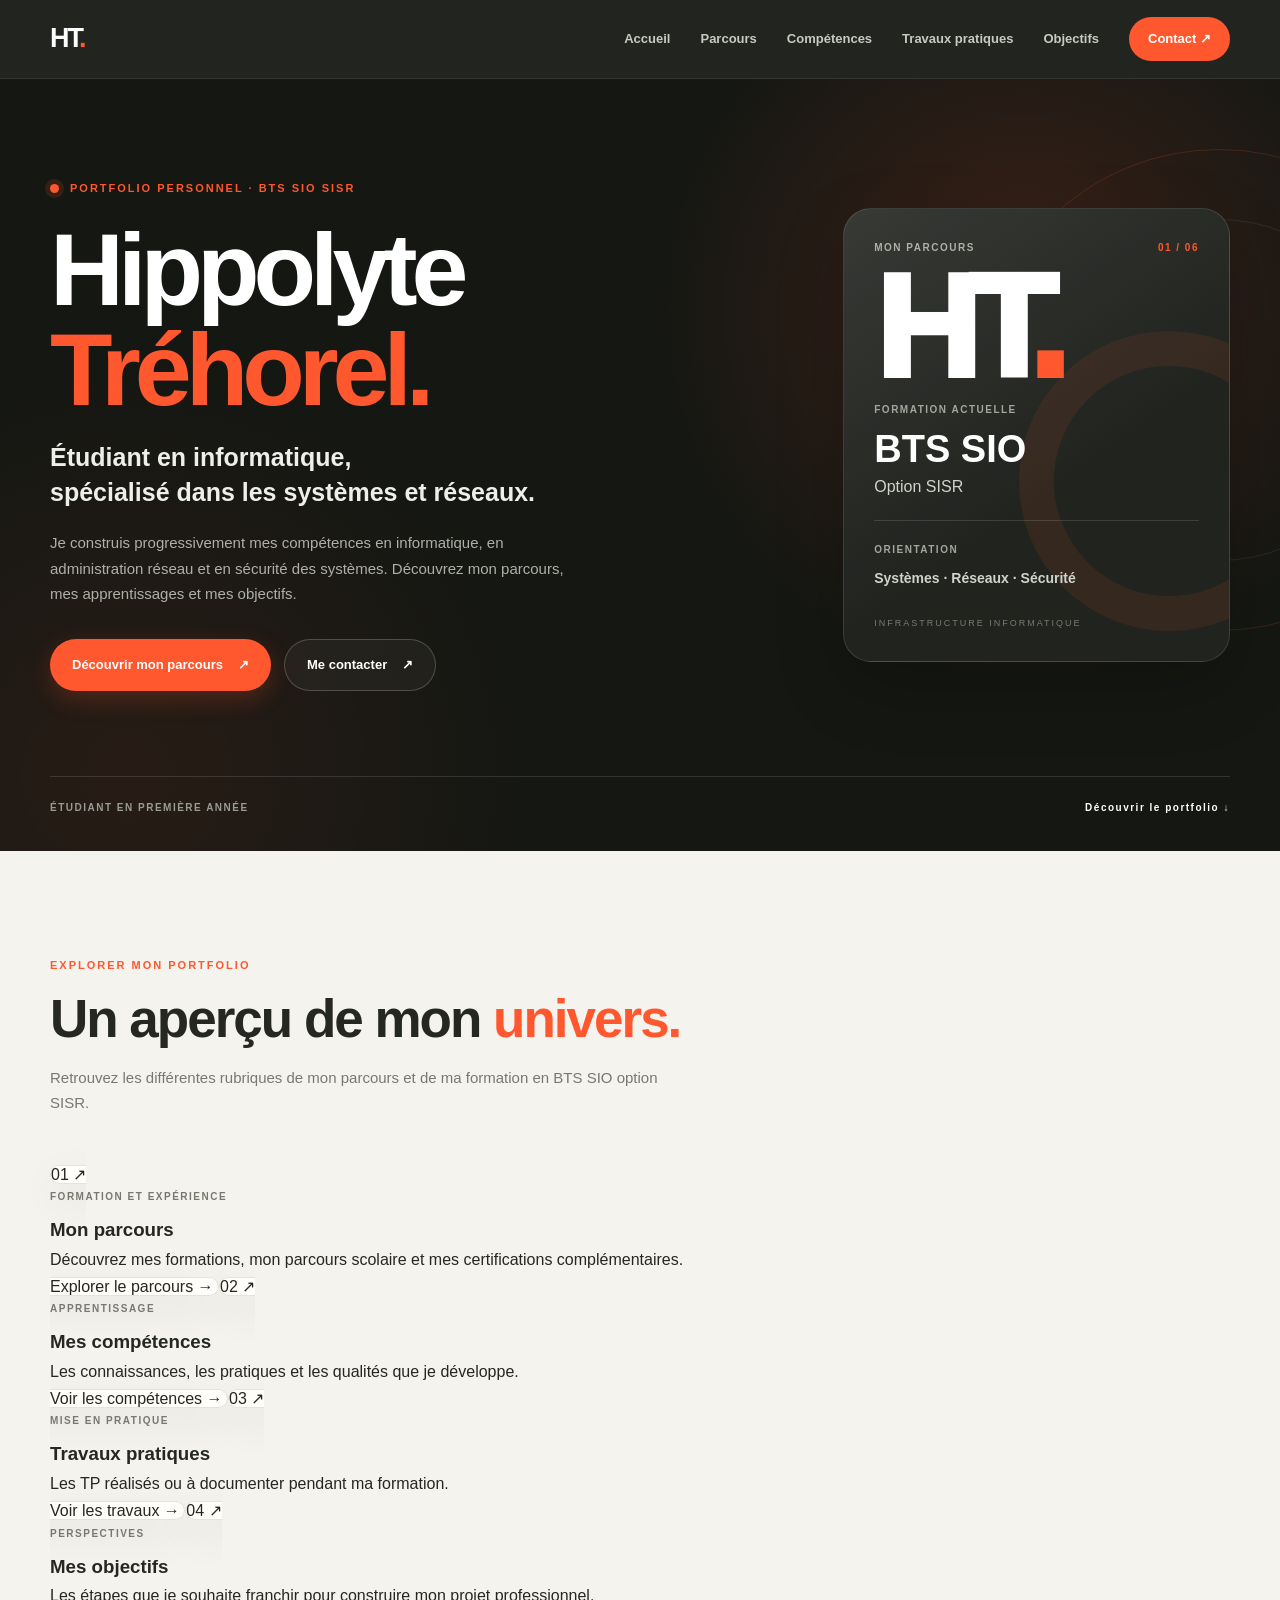
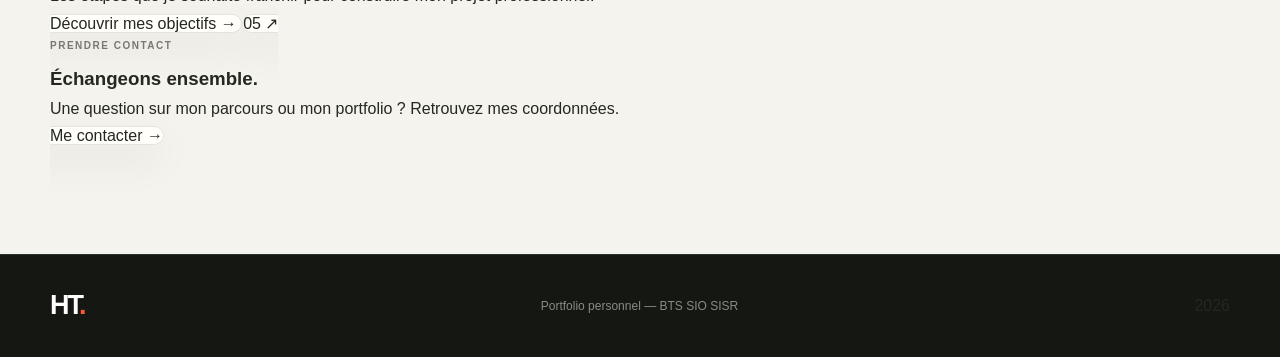
==== commit 56f7534a: "Refactor index.html for improved structure and content" ====
--- a/index.html
+++ b/index.html
@@ -1,444 +1,186 @@
+
 <!DOCTYPE html>
 <html lang="fr">
 <head>
-  <meta charset="UTF-8">
-  <meta name="viewport" content="width=device-width, initial-scale=1.0">
-  <meta name="description" content="Portfolio d'Hippolyte Tréhorel, étudiant en BTS SIO SISR. Parcours, compétences informatiques, formation et projets.">
-  <meta name="theme-color" content="#f5f2eb">
-  <title>Hippolyte Tréhorel — Portfolio BTS SIO SISR</title>
-  <link rel="stylesheet" href="style.css">
+    <meta charset="UTF-8">
+    <meta name="viewport" content="width=device-width, initial-scale=1.0">
+    <meta name="description" content="Portfolio d'Hippolyte Tréhorel, étudiant en BTS SIO SISR.">
+    <meta name="theme-color" content="#151713">
+    <title>Accueil — Hippolyte Tréhorel</title>
+    <link rel="stylesheet" href="style.css">
 </head>
 
 <body>
-  <header class="header">
+
+<header class="header">
     <div class="container nav-container">
-      <a href="#accueil" class="logo" aria-label="Accueil">HT<span>.</span></a>
+        <a href="index.html" class="logo">HT<span>.</span></a>
 
-      <nav class="navigation" aria-label="Navigation principale">
-        <a href="#parcours">Parcours</a>
-        <a href="#competences">Compétences</a>
-        <a href="#travaux">Travaux pratiques</a>
-        <a href="#objectifs">Objectifs</a>
-        <a href="#contact" class="nav-cta">Contact <span>↗</span></a>
-      </nav>
+        <nav class="navigation" aria-label="Navigation principale">
+            <a href="index.html" class="active">Accueil</a>
+            <a href="parcours.html">Parcours</a>
+            <a href="competences.html">Compétences</a>
+            <a href="travaux.html">Travaux pratiques</a>
+            <a href="objectifs.html">Objectifs</a>
+            <a href="contact.html" class="nav-cta">Contact ↗</a>
+        </nav>
     </div>
-  </header>
+</header>
 
-  <main>
+<main>
+
     <section class="hero" id="accueil">
-      <div class="container hero-layout">
-        <div class="hero-content">
-          <p class="eyebrow"><span class="status-dot"></span> PORTFOLIO PERSONNEL · BTS SIO SISR</p>
+        <div class="container hero-layout">
 
-          <h1>Hippolyte<br><span>Tréhorel.</span></h1>
+            <div class="hero-content">
+                <p class="eyebrow">
+                    <span class="status-dot"></span>
+                    PORTFOLIO PERSONNEL · BTS SIO SISR
+                </p>
 
-          <p class="hero-role">
-            Étudiant en informatique,<br>
-            spécialisé dans les systèmes et réseaux.
-          </p>
+                <h1>Hippolyte<br><span>Tréhorel.</span></h1>
 
-          <p class="hero-description">
-            Je construis progressivement mes compétences en informatique,
-            en administration réseau et en sécurité des systèmes.
-            Ce portfolio présente mon parcours et mon évolution.
-          </p>
+                <p class="hero-role">
+                    Étudiant en informatique,<br>
+                    spécialisé dans les systèmes et réseaux.
+                </p>
 
-          <div class="hero-actions">
-            <a href="#parcours" class="button button-primary">Découvrir mon parcours <span>↓</span></a>
-            <a href="#contact" class="button button-secondary">Me contacter <span>↗</span></a>
-          </div>
+                <p class="hero-description">
+                    Je construis progressivement mes compétences en informatique,
+                    en administration réseau et en sécurité des systèmes.
+                    Découvrez mon parcours, mes apprentissages et mes objectifs.
+                </p>
+
+                <div class="hero-actions">
+                    <a href="parcours.html" class="button button-primary">
+                        Découvrir mon parcours <span>↗</span>
+                    </a>
+
+                    <a href="contact.html" class="button button-secondary">
+                        Me contacter <span>↗</span>
+                    </a>
+                </div>
+            </div>
+
+            <aside class="hero-card">
+                <div class="card-topline">
+                    <span>MON PARCOURS</span>
+                    <span class="card-index">01 / 06</span>
+                </div>
+
+                <div class="hero-monogram">HT<span>.</span></div>
+
+                <div class="hero-card-info">
+                    <p class="card-label">FORMATION ACTUELLE</p>
+                    <h2>BTS SIO</h2>
+                    <p>Option SISR</p>
+
+                    <div class="card-separator"></div>
+
+                    <p class="card-label">ORIENTATION</p>
+                    <p class="orientation">Systèmes · Réseaux · Sécurité</p>
+                </div>
+
+                <div class="card-decoration">
+                    INFRASTRUCTURE INFORMATIQUE
+                </div>
+            </aside>
+
         </div>
 
-        <aside class="hero-card" aria-label="Présentation de mon parcours">
-          <div class="card-topline">
-            <span>MON PARCOURS</span>
-            <span class="card-index">01 / 04</span>
-          </div>
-
-          <div class="hero-monogram">HT<span>.</span></div>
-
-          <div class="hero-card-info">
-            <p class="card-label">FORMATION ACTUELLE</p>
-            <h2>BTS SIO</h2>
-            <p>Option SISR</p>
-            <div class="card-separator"></div>
-            <p class="card-label">ORIENTATION</p>
-            <p class="orientation">Systèmes · Réseaux · Sécurité</p>
-          </div>
-          <div class="card-decoration">INFRASTRUCTURE INFORMATIQUE</div>
-        </aside>
-      </div>
-
-      <div class="container hero-footer">
-        <span>ÉTUDIANT EN PREMIÈRE ANNÉE</span>
-        <a href="#parcours">Explorer mon parcours <span>↓</span></a>
-      </div>
+        <div class="container hero-footer">
+            <span>ÉTUDIANT EN PREMIÈRE ANNÉE</span>
+            <a href="#decouverte">Découvrir le portfolio ↓</a>
+        </div>
     </section>
 
-    <section class="section" id="profil">
-      <div class="container">
-        <div class="section-heading">
-          <p class="eyebrow">01 — À PROPOS</p>
-          <h2>Un parcours tourné vers <span>l'informatique.</span></h2>
+    <section class="section" id="decouverte">
+        <div class="container">
+
+            <div class="section-heading">
+                <p class="eyebrow">EXPLORER MON PORTFOLIO</p>
+                <h2>Un aperçu de mon <span>univers.</span></h2>
+                <p class="section-intro">
+                    Retrouvez les différentes rubriques de mon parcours
+                    et de ma formation en BTS SIO option SISR.
+                </p>
+            </div>
+
+            <div class="home-grid">
+
+                <a href="parcours.html" class="content-card home-card home-card-large">
+                    <span class="home-card-number">01</span>
+                    <span class="home-card-icon">↗</span>
+                    <p class="card-label">FORMATION ET EXPÉRIENCE</p>
+                    <h3>Mon parcours</h3>
+                    <p>
+                        Découvrez mes formations, mon parcours scolaire
+                        et mes certifications complémentaires.
+                    </p>
+                    <span class="home-card-link">Explorer le parcours →</span>
+                </a>
+
+                <a href="competences.html" class="content-card home-card">
+                    <span class="home-card-number">02</span>
+                    <span class="home-card-icon">↗</span>
+                    <p class="card-label">APPRENTISSAGE</p>
+                    <h3>Mes compétences</h3>
+                    <p>
+                        Les connaissances, les pratiques et les qualités
+                        que je développe.
+                    </p>
+                    <span class="home-card-link">Voir les compétences →</span>
+                </a>
+
+                <a href="travaux.html" class="content-card home-card">
+                    <span class="home-card-number">03</span>
+                    <span class="home-card-icon">↗</span>
+                    <p class="card-label">MISE EN PRATIQUE</p>
+                    <h3>Travaux pratiques</h3>
+                    <p>
+                        Les TP réalisés ou à documenter pendant ma formation.
+                    </p>
+                    <span class="home-card-link">Voir les travaux →</span>
+                </a>
+
+                <a href="objectifs.html" class="content-card home-card">
+                    <span class="home-card-number">04</span>
+                    <span class="home-card-icon">↗</span>
+                    <p class="card-label">PERSPECTIVES</p>
+                    <h3>Mes objectifs</h3>
+                    <p>
+                        Les étapes que je souhaite franchir pour construire
+                        mon projet professionnel.
+                    </p>
+                    <span class="home-card-link">Découvrir mes objectifs →</span>
+                </a>
+
+                <a href="contact.html" class="content-card home-card home-card-contact">
+                    <span class="home-card-number">05</span>
+                    <span class="home-card-icon">↗</span>
+                    <p class="card-label">PRENDRE CONTACT</p>
+                    <h3>Échangeons ensemble.</h3>
+                    <p>
+                        Une question sur mon parcours ou mon portfolio ?
+                        Retrouvez mes coordonnées.
+                    </p>
+                    <span class="home-card-link">Me contacter →</span>
+                </a>
+
+            </div>
         </div>
-
-        <div class="profile-layout">
-          <div class="profile-text">
-            <p>
-              Après un parcours dans le domaine de la sécurité, j'ai choisi
-              de m'orienter vers l'informatique afin de développer de nouvelles
-              compétences techniques et de construire mon projet professionnel.
-            </p>
-            <p>
-              Actuellement étudiant en BTS SIO option SISR, je m'intéresse
-              particulièrement aux systèmes informatiques, aux réseaux et
-              à la sécurité des infrastructures.
-            </p>
-          </div>
-
-          <div class="profile-highlight">
-            <span class="highlight-number">SISR</span>
-            <p>Solutions d'Infrastructure, Systèmes et Réseaux</p>
-          </div>
-        </div>
-      </div>
     </section>
 
-    <section class="section section-soft" id="competences">
-      <div class="container">
-        <div class="section-heading">
-          <p class="eyebrow">02 — COMPÉTENCES</p>
-          <h2>Ce que je <span>développe.</span></h2>
-          <p class="section-intro">
-            Trois dimensions complémentaires de mon apprentissage en BTS SIO SISR.
-            Les éléments sont à ajuster selon les notions étudiées et les manipulations réellement réalisées.
-          </p>
-        </div>
+</main>
 
-        <div class="competence-tabs" role="tablist" aria-label="Catégories de compétences">
-          <button class="competence-tab active" id="tab-savoirs" type="button"
-                  role="tab" aria-selected="true" aria-controls="panel-savoirs" data-target="panel-savoirs">
-            Savoirs
-          </button>
-          <button class="competence-tab" id="tab-savoir-faire" type="button"
-                  role="tab" aria-selected="false" aria-controls="panel-savoir-faire" data-target="panel-savoir-faire" tabindex="-1">
-            Savoir-faire
-          </button>
-          <button class="competence-tab" id="tab-savoir-etre" type="button"
-                  role="tab" aria-selected="false" aria-controls="panel-savoir-etre" data-target="panel-savoir-etre" tabindex="-1">
-            Savoir-être
-          </button>
-        </div>
+<footer class="footer">
+    <div class="container footer-content">
+        <a href="index.html" class="logo">HT<span>.</span></a>
+        <p>Portfolio personnel — BTS SIO SISR</p>
+    </div>
+</footer>
 
-        <div class="competence-panel active" id="panel-savoirs" role="tabpanel" aria-labelledby="tab-savoirs">
-          <article class="content-card competence-item">
-            <span class="skill-number">01</span>
-            <p class="card-label">CONNAISSANCES</p>
-            <h3>Réseaux informatiques</h3>
-            <p>Adressage IPv4, masques, sous-réseaux et principes de communication réseau.</p>
-          </article>
-          <article class="content-card competence-item">
-            <span class="skill-number">02</span>
-            <p class="card-label">CONNAISSANCES</p>
-            <h3>Systèmes</h3>
-            <p>Découverte des environnements Windows et Linux et de leur fonctionnement.</p>
-          </article>
-          <article class="content-card competence-item">
-            <span class="skill-number">03</span>
-            <p class="card-label">CONNAISSANCES</p>
-            <h3>Sécurité informatique</h3>
-            <p>Principes fondamentaux de protection des systèmes et des données.</p>
-          </article>
-        </div>
+<script src="script.js"></script>
 
-        <div class="competence-panel" id="panel-savoir-faire" role="tabpanel" aria-labelledby="tab-savoir-faire" hidden>
-          <article class="content-card competence-item">
-            <span class="skill-number">01</span>
-            <p class="card-label">PRATIQUE</p>
-            <h3>Adressage et configuration réseau</h3>
-            <p>Présenter ici les exercices de calcul et les configurations réseau réellement effectués.</p>
-          </article>
-          <article class="content-card competence-item">
-            <span class="skill-number">02</span>
-            <p class="card-label">PRATIQUE</p>
-            <h3>Environnement virtualisé</h3>
-            <p>Décrire les installations et manipulations de machines virtuelles réalisées en cours.</p>
-          </article>
-          <article class="content-card competence-item">
-            <span class="skill-number">03</span>
-            <p class="card-label">PRATIQUE</p>
-            <h3>Diagnostic</h3>
-            <p>Ajouter les outils et méthodes de diagnostic que tu as effectivement utilisés.</p>
-          </article>
-        </div>
-
-        <div class="competence-panel" id="panel-savoir-etre" role="tabpanel" aria-labelledby="tab-savoirs">
-          <article class="content-card competence-item">
-            <span class="skill-number">01</span>
-            <p class="card-label">QUALITÉ</p>
-            <h3>Rigueur</h3>
-            <p>Suivre une méthode et respecter les consignes lors des activités.</p>
-          </article>
-          <article class="content-card competence-item">
-            <span class="skill-number">02</span>
-            <p class="card-label">QUALITÉ</p>
-            <h3>Esprit d'équipe</h3>
-            <p>Échanger des informations et collaborer pour mener une tâche à bien.</p>
-          </article>
-          <article class="content-card competence-item">
-            <span class="skill-number">03</span>
-            <p class="card-label">QUALITÉ</p>
-            <h3>Adaptabilité</h3>
-            <p>S'adapter à de nouveaux outils, environnements et situations.</p>
-          </article>
-        </div>
-
-        <p class="disclaimer">
-          Cette rubrique présente des domaines de connaissance et des qualités à illustrer progressivement.
-          Ne conserve que les compétences qui correspondent à ton expérience réelle.
-        </p>
-      </div>
-    </section>
-
-    <section class="section" id="travaux">
-      <div class="container">
-        <div class="section-heading">
-          <p class="eyebrow">03 — APPRENTISSAGES</p>
-          <h2>Mes travaux <span>pratiques.</span></h2>
-          <p class="section-intro">
-            Des fiches pour expliquer le contexte, les objectifs, les outils utilisés,
-            les étapes et le bilan de chaque TP réalisé.
-          </p>
-        </div>
-
-        <div class="tp-grid">
-          <details class="content-card tp-card">
-            <summary>
-              <span class="tp-number">TP 01</span>
-              <span class="tp-title">Adressage IP et sous-réseaux</span>
-              <span class="tp-plus" aria-hidden="true">+</span>
-            </summary>
-            <div class="tp-content">
-              <p><strong>Objectif</strong></p>
-              <p>Comprendre l'adressage IPv4 et déterminer les informations d'un réseau à partir d'une adresse et d'un masque.</p>
-              <p><strong>Notions à présenter</strong></p>
-              <ul>
-                <li>Adresse IP et masque de sous-réseau</li>
-                <li>Adresse réseau et adresse de diffusion</li>
-                <li>Plage d'adresses hôtes</li>
-              </ul>
-              <p><strong>Outils utilisés :</strong> à renseigner.</p>
-              <p><strong>Étapes réalisées :</strong> à compléter avec les consignes et manipulations du TP.</p>
-              <p><strong>Bilan personnel :</strong> expliquer ce que tu as compris et les difficultés rencontrées.</p>
-              <span class="tp-status">Fiche modèle à compléter</span>
-            </div>
-          </details>
-
-          <details class="content-card tp-card">
-            <summary>
-              <span class="tp-number">TP 02</span>
-              <span class="tp-title">Installation d'un système Linux</span>
-              <span class="tp-plus" aria-hidden="true">+</span>
-            </summary>
-            <div class="tp-content">
-              <p><strong>Objectif</strong></p>
-              <p>Présenter la découverte d'un système Linux et, si cela a été réalisé, son installation dans une machine virtuelle.</p>
-              <p><strong>Notions à présenter</strong></p>
-              <ul>
-                <li>Environnement de virtualisation</li>
-                <li>Étapes d'installation du système</li>
-                <li>Premières commandes et navigation dans le terminal</li>
-              </ul>
-              <p><strong>Outils utilisés :</strong> à renseigner.</p>
-              <p><strong>Étapes réalisées :</strong> à compléter avec ton travail réel.</p>
-              <p><strong>Bilan personnel :</strong> indiquer les notions maîtrisées et les points à approfondir.</p>
-              <span class="tp-status">Fiche modèle à compléter</span>
-            </div>
-          </details>
-
-          <details class="content-card tp-card">
-            <summary>
-              <span class="tp-number">TP 03</span>
-              <span class="tp-title">Diagnostic réseau</span>
-              <span class="tp-plus" aria-hidden="true">+</span>
-            </summary>
-            <div class="tp-content">
-              <p><strong>Objectif</strong></p>
-              <p>Décrire une situation de diagnostic réseau et la démarche suivie pour identifier l'origine d'un dysfonctionnement.</p>
-              <p><strong>Notions à présenter</strong></p>
-              <ul>
-                <li>Vérification de la configuration IP</li>
-                <li>Tests de connectivité</li>
-                <li>Analyse des résultats obtenus</li>
-              </ul>
-              <p><strong>Outils utilisés :</strong> à renseigner.</p>
-              <p><strong>Étapes réalisées :</strong> à compléter avec les commandes et vérifications réellement utilisées.</p>
-              <p><strong>Bilan personnel :</strong> expliquer le résultat et ce que tu as appris.</p>
-              <span class="tp-status">Fiche modèle à compléter</span>
-            </div>
-          </details>
-        </div>
-
-        <div class="project-guidance">
-          <span class="guidance-icon">+</span>
-          <div>
-            <h3>Documenter chaque TP</h3>
-            <p>
-              Pour enrichir une fiche, ajoute une capture d'écran pertinente,
-              les consignes, les étapes réalisées et un court bilan personnel.
-              Pense à masquer les mots de passe et données confidentielles.
-            </p>
-          </div>
-        </div>
-      </div>
-    </section>
-
-    <section class="section section-soft" id="parcours">
-      <div class="container">
-        <div class="section-heading">
-          <p class="eyebrow">04 — PARCOURS SCOLAIRE</p>
-          <h2>Mon parcours <span>scolaire.</span></h2>
-          <p class="section-intro">
-            Les formations et qualifications qui jalonnent mon parcours.
-          </p>
-        </div>
-
-        <div class="formation-grid">
-          <article class="content-card formation-card">
-            <p class="card-label">FORMATION ACTUELLE</p>
-            <h3>BTS Services Informatiques aux Organisations</h3>
-            <p class="formation-option">Option SISR</p>
-            <p>Notre-Dame de la Paix — Ploemeur</p>
-            <p>
-              Formation orientée vers les solutions d'infrastructure,
-              les systèmes, les réseaux et leur sécurisation.
-            </p>
-          </article>
-
-          <article class="content-card formation-card">
-            <p class="card-label">FORMATION PRÉCÉDENTE</p>
-            <h3>Baccalauréat professionnel Métiers de la Sécurité</h3>
-            <p>Saint-Joseph La Salle — Lorient</p>
-            <p>
-              Formation autour de la prévention, de la sécurité,
-              de la gestion des situations et du travail en équipe.
-            </p>
-          </article>
-        </div>
-
-        <div class="certifications-block">
-          <div class="section-heading compact-heading">
-            <p class="eyebrow">QUALIFICATIONS</p>
-            <h3>Mes certifications et formations complémentaires</h3>
-          </div>
-
-          
-<div class="certification-list">
-
-  <article class="certification-card">
-    <span class="certification-acronym">SST</span>
-    <div>
-      <h4>Sauveteur Secouriste du Travail</h4>
-    </div>
-  </article>
-
-  <article class="certification-card">
-    <span class="certification-acronym">SSIAP 1</span>
-    <div>
-      <h4>Service de Sécurité Incendie et d'Assistance à Personnes — Niveau 1</h4>
-    </div>
-  </article>
-
-  <article class="certification-card">
-    <span class="certification-acronym">PSE1</span>
-    <div>
-      <h4>Premiers Secours en Équipe de niveau 1</h4>
-    </div>
-  </article>
-
-  <article class="certification-card">
-    <span class="certification-acronym">PSE2</span>
-    <div>
-      <h4>Premiers Secours en Équipe de niveau 2</h4>
-    </div>
-  </article>
-
-  <article class="certification-card">
-    <span class="certification-acronym">SUAP</span>
-    <div>
-      <h4>Secours d'Urgence Aux Personnes</h4>
-    </div>
-  </article>
-
-</div>
-
-        </div>
-      </div>
-    </section>
-
-    <section class="section" id="objectifs">
-      <div class="container">
-        <div class="section-heading">
-          <p class="eyebrow">05 — PERSPECTIVES</p>
-          <h2>Mes objectifs <span>professionnels.</span></h2>
-          <p class="section-intro">
-            Les étapes que je souhaite franchir pour construire mon projet dans l'informatique.
-          </p>
-        </div>
-
-        <div class="objectifs-grid">
-          <article class="content-card objectif-card">
-            <span class="objectif-number">01</span>
-            <p class="card-label">À COURT TERME</p>
-            <h3>Réussir ma formation</h3>
-            <p>Valider mon BTS SIO option SISR, consolider mes connaissances et progresser grâce aux travaux pratiques.</p>
-          </article>
-          <article class="content-card objectif-card">
-            <span class="objectif-number">02</span>
-            <p class="card-label">À MOYEN TERME</p>
-            <h3>Développer mon expérience</h3>
-            <p>Approfondir mes compétences en systèmes, réseaux et maintenance, notamment à travers des expériences professionnelles.</p>
-          </article>
-          <article class="content-card objectif-card">
-            <span class="objectif-number">03</span>
-            <p class="card-label">À LONG TERME</p>
-            <h3>Construire mon projet</h3>
-            <p>Évoluer vers un métier lié à l'administration des systèmes et réseaux, ou vers une spécialisation qui correspondra à mes expériences.</p>
-          </article>
-        </div>
-        <p class="disclaimer">
-          Ces objectifs constituent une orientation de travail et pourront évoluer au fil de la formation et des expériences.
-        </p>
-      </div>
-    </section>
-
-    <section class="section contact-section" id="contact">
-      <div class="container">
-        <div class="contact-panel">
-          <div>
-            <p class="eyebrow">06 — CONTACT</p>
-            <h2>Échangeons <span>ensemble.</span></h2>
-            <p>
-              Pour toute question concernant mon parcours ou mon portfolio,
-              vous pouvez me contacter par e-mail.
-            </p>
-          </div>
-
-          <a class="button button-primary" href="mailto:trehorelhippolyte.pro@gmail.com">
-            Me contacter <span>↗</span>
-          </a>
-        </div>
-      </div>
-    </section>
-  </main>
-
-  <footer class="footer">
-    <div class="container footer-content">
-      <a href="#accueil" class="logo">HT<span>.</span></a>
-      <p>Portfolio personnel — BTS SIO SISR</p>
-    </div>
-  </footer>
-
-  <script src="script.js"></script>
 </body>
 </html>
--- a/style.css
+++ b/style.css
@@ -1,1062 +1,1288 @@
-/* =========================================
-   PORTFOLIO BTS SIO SISR
-   Thème : crème · orange · anthracite
-========================================= */
+
+/* =========================================================
+   PORTFOLIO — HIPPOlyte TRÉHOREL
+   BTS SIO SISR
+   Refonte complète — Bento Grid
+   ========================================================= */
+
+/* ---------- 1. VARIABLES ---------- */
 
 :root {
-  --bg: #f5f2eb;
-  --surface: #fffdf8;
-  --surface-soft: #eeebe3;
-  --dark: #242823;
-  --text: #333831;
-  --muted: #777a70;
-  --orange: #c85e32;
-  --orange-light: #f0dfd3;
-  --border: #e3dfd5;
-  --white: #ffffff;
-  --radius: 15px;
-  --shadow: 0 8px 28px rgba(36, 40, 35, 0.05);
-  --transition: 0.25s ease;
-}
+    --orange: #ff572e;
+    --orange-light: #ff805c;
+    --orange-dark: #d83e1c;
+
+    --dark: #151713;
+    --dark-soft: #20231e;
+    --dark-card: #292d26;
+
+    --cream: #f5f3ed;
+    --white: #ffffff;
+    --surface: #fffefa;
+    --surface-soft: #eeece5;
+
+    --text: #252820;
+    --muted: #77796f;
+    --border: #e6e3da;
+
+    --radius: 22px;
+    --radius-small: 13px;
+
+    --shadow: 0 15px 40px rgba(26, 29, 22, 0.07);
+    --shadow-hover: 0 22px 50px rgba(26, 29, 22, 0.13);
+
+    --transition: 0.3s ease;
+}
+
+/* ---------- 2. BASE ---------- */
 
 * {
-  box-sizing: border-box;
-  margin: 0;
-  padding: 0;
+    margin: 0;
+    padding: 0;
+    box-sizing: border-box;
 }
 
 html {
-  scroll-behavior: smooth;
-  scroll-padding-top: 95px;
+    scroll-behavior: smooth;
+    scroll-padding-top: 100px;
 }
 
 body {
-  background: var(--bg);
-  color: var(--text);
-  font-family: "Segoe UI", Arial, sans-serif;
-  font-size: 16px;
-  line-height: 1.7;
-  -webkit-font-smoothing: antialiased;
+    font-family: "Segoe UI", Arial, sans-serif;
+    background: var(--cream);
+    color: var(--text);
+    line-height: 1.7;
+    overflow-x: hidden;
 }
 
 a {
-  color: inherit;
-  text-decoration: none;
+    color: inherit;
+    text-decoration: none;
 }
 
 button {
-  font: inherit;
+    font: inherit;
+}
+
+button,
+a,
+summary {
+    -webkit-tap-highlight-color: transparent;
 }
 
 button:focus-visible,
 a:focus-visible,
 summary:focus-visible {
-  outline: 3px solid var(--orange);
-  outline-offset: 4px;
+    outline: 3px solid var(--orange);
+    outline-offset: 4px;
+}
+
+.container {
+    width: min(1180px, calc(100% - 48px));
+    margin: 0 auto;
 }
 
 ::selection {
-  background: var(--orange-light);
-  color: var(--dark);
-}
-
-.container {
-  width: min(1120px, calc(100% - 48px));
-  margin: 0 auto;
-}
-
-section[id] {
-  scroll-margin-top: 95px;
-}
-
-/* NAVIGATION */
+    background: var(--orange);
+    color: white;
+}
+
+/* ---------- 3. NAVIGATION ---------- */
 
 .header {
-  position: sticky;
-  top: 0;
-  z-index: 100;
-  background: rgba(245, 242, 235, 0.94);
-  border-bottom: 1px solid var(--border);
-  backdrop-filter: blur(14px);
+    position: sticky;
+    top: 0;
+    z-index: 1000;
+    background: rgba(21, 23, 19, 0.94);
+    backdrop-filter: blur(18px);
+    border-bottom: 1px solid rgba(255, 255, 255, 0.08);
 }
 
 .nav-container {
-  min-height: 78px;
-  display: flex;
-  align-items: center;
-  justify-content: space-between;
-  gap: 30px;
+    min-height: 78px;
+    display: flex;
+    align-items: center;
+    justify-content: space-between;
+    gap: 30px;
 }
 
 .logo {
-  color: var(--dark);
-  font-size: 27px;
-  font-weight: 800;
-  letter-spacing: -2px;
+    color: white;
+    font-size: 27px;
+    font-weight: 900;
+    letter-spacing: -2px;
 }
 
 .logo span {
-  color: var(--orange);
+    color: var(--orange);
 }
 
 .navigation {
-  display: flex;
-  align-items: center;
-  gap: 27px;
+    display: flex;
+    align-items: center;
+    gap: 30px;
 }
 
 .navigation a {
-  color: #555950;
-  font-size: 13px;
-  font-weight: 650;
-  transition: color var(--transition);
-}
-
-.navigation a:hover,
-.navigation a.active {
-  color: var(--orange);
+    position: relative;
+    color: #c8c9c2;
+    font-size: 13px;
+    font-weight: 650;
+    transition: color var(--transition);
+}
+
+.navigation a:not(.nav-cta)::after {
+    content: "";
+    position: absolute;
+    left: 0;
+    bottom: -7px;
+    width: 0;
+    height: 2px;
+    background: var(--orange);
+    transition: width var(--transition);
+}
+
+.navigation a:hover {
+    color: white;
+}
+
+.navigation a:hover::after {
+    width: 100%;
 }
 
 .navigation .nav-cta {
-  padding: 10px 16px;
-  border: 1px solid var(--border);
-  border-radius: 7px;
-  color: var(--dark);
-}
-
-.nav-cta span {
-  margin-left: 5px;
-  color: var(--orange);
-}
-
-/* ACCUEIL */
+    padding: 11px 19px;
+    border-radius: 50px;
+    background: var(--orange);
+    color: white;
+    transition: background var(--transition), transform var(--transition);
+}
+
+.navigation .nav-cta:hover {
+    background: var(--orange-dark);
+    transform: translateY(-3px);
+}
+
+/* ---------- 4. ACCUEIL ---------- */
 
 .hero {
-  padding: 76px 0 25px;
+    position: relative;
+    min-height: 680px;
+    padding: 100px 0 35px;
+    overflow: hidden;
+    color: white;
+    background:
+        radial-gradient(circle at 80% 30%, rgba(255, 87, 46, 0.17), transparent 32%),
+        radial-gradient(circle at 10% 90%, rgba(255, 87, 46, 0.08), transparent 30%),
+        var(--dark);
+}
+
+.hero::before {
+    content: "";
+    position: absolute;
+    width: 480px;
+    height: 480px;
+    right: -180px;
+    top: 70px;
+    border: 1px solid rgba(255, 87, 46, 0.18);
+    border-radius: 50%;
+    pointer-events: none;
+}
+
+.hero::after {
+    content: "";
+    position: absolute;
+    width: 340px;
+    height: 340px;
+    right: -110px;
+    top: 140px;
+    border: 1px solid rgba(255, 255, 255, 0.08);
+    border-radius: 50%;
+    pointer-events: none;
 }
 
 .hero-layout {
-  display: grid;
-  grid-template-columns: 1.3fr 0.7fr;
-  align-items: center;
-  gap: 70px;
-  min-height: 470px;
+    position: relative;
+    z-index: 2;
+    display: grid;
+    grid-template-columns: 1.3fr 0.7fr;
+    align-items: center;
+    gap: 75px;
+}
+
+.hero-content {
+    max-width: 700px;
 }
 
 .eyebrow {
-  color: var(--orange);
-  font-size: 11px;
-  font-weight: 800;
-  letter-spacing: 1.8px;
-  text-transform: uppercase;
+    display: flex;
+    align-items: center;
+    gap: 11px;
+    margin-bottom: 22px;
+    color: var(--orange);
+    font-size: 11px;
+    font-weight: 850;
+    letter-spacing: 2px;
+    text-transform: uppercase;
 }
 
 .status-dot {
-  display: inline-block;
-  width: 7px;
-  height: 7px;
-  margin-right: 8px;
-  border-radius: 50%;
-  background: var(--orange);
-  vertical-align: 1px;
-  box-shadow: 0 0 0 4px rgba(200, 94, 50, 0.12);
+    width: 9px;
+    height: 9px;
+    flex-shrink: 0;
+    border-radius: 50%;
+    background: var(--orange);
+    box-shadow: 0 0 0 5px rgba(255, 87, 46, 0.14);
+    animation: pulse 2s infinite;
 }
 
 .hero h1 {
-  margin: 22px 0 18px;
-  color: var(--dark);
-  font-size: clamp(48px, 6.8vw, 78px);
-  line-height: 1.04;
-  letter-spacing: -4px;
-  font-weight: 800;
-}
-
-.hero h1 span,
-.section-heading h2 span,
-.contact-panel h2 span {
-  color: var(--orange);
+    margin-bottom: 20px;
+    font-size: clamp(60px, 8vw, 105px);
+    line-height: 0.98;
+    font-weight: 900;
+    letter-spacing: -6px;
+}
+
+.hero h1 span {
+    color: var(--orange);
 }
 
 .hero-role {
-  margin-bottom: 16px;
-  color: var(--dark);
-  font-size: clamp(19px, 2.4vw, 25px);
-  font-weight: 600;
-  line-height: 1.45;
+    margin-bottom: 20px;
+    color: #eeeeea;
+    font-size: clamp(19px, 2.3vw, 25px);
+    line-height: 1.4;
+    font-weight: 650;
 }
 
 .hero-description {
-  max-width: 530px;
-  color: var(--muted);
-  font-size: 15px;
-  line-height: 1.9;
+    max-width: 540px;
+    margin-bottom: 32px;
+    color: #aeb0a8;
+    font-size: 15px;
 }
 
 .hero-actions {
-  display: flex;
-  flex-wrap: wrap;
-  gap: 12px;
-  margin-top: 28px;
-}
+    display: flex;
+    flex-wrap: wrap;
+    gap: 13px;
+}
+
+/* ---------- 5. BOUTONS ---------- */
 
 .button {
-  display: inline-flex;
-  align-items: center;
-  justify-content: center;
-  gap: 12px;
-  padding: 13px 17px;
-  border: 1px solid transparent;
-  border-radius: 7px;
-  font-size: 13px;
-  font-weight: 700;
-  transition: transform var(--transition),
-              background var(--transition),
-              border-color var(--transition);
+    display: inline-flex;
+    align-items: center;
+    justify-content: center;
+    gap: 15px;
+    min-height: 52px;
+    padding: 13px 22px;
+    border-radius: 50px;
+    font-size: 13px;
+    font-weight: 750;
+    transition:
+        transform var(--transition),
+        background var(--transition),
+        box-shadow var(--transition);
 }
 
 .button:hover {
-  transform: translateY(-3px);
+    transform: translateY(-4px);
 }
 
 .button-primary {
-  background: var(--dark);
-  color: var(--white);
+    background: var(--orange);
+    color: white;
+    box-shadow: 0 8px 25px rgba(255, 87, 46, 0.22);
 }
 
 .button-primary:hover {
-  background: var(--orange);
-}
-
-.button-primary span {
-  color: #efb99c;
+    background: var(--orange-dark);
+    box-shadow: 0 12px 30px rgba(255, 87, 46, 0.3);
 }
 
 .button-secondary {
-  border-color: var(--border);
-  background: var(--surface);
-  color: var(--dark);
+    border: 1px solid rgba(255, 255, 255, 0.2);
+    color: white;
+    background: rgba(255, 255, 255, 0.04);
 }
 
 .button-secondary:hover {
-  border-color: var(--orange);
-}
-
-.button-secondary span {
-  color: var(--orange);
-}
+    background: rgba(255, 255, 255, 0.12);
+}
+
+/* ---------- 6. CARTE ACCUEIL ---------- */
 
 .hero-card {
-  position: relative;
-  min-height: 390px;
-  display: flex;
-  flex-direction: column;
-  justify-content: space-between;
-  overflow: hidden;
-  padding: 25px;
-  border-radius: var(--radius);
-  background: var(--dark);
-  color: var(--white);
-  box-shadow: 0 22px 55px rgba(36, 40, 35, 0.12);
-  transition: transform 0.4s ease, box-shadow 0.4s ease;
+    position: relative;
+    min-height: 440px;
+    padding: 30px;
+    display: flex;
+    flex-direction: column;
+    justify-content: space-between;
+    overflow: hidden;
+    border: 1px solid rgba(255, 255, 255, 0.12);
+    border-radius: 28px;
+    background:
+        linear-gradient(145deg, rgba(255, 255, 255, 0.1), transparent 60%),
+        var(--dark-soft);
+    box-shadow: 0 25px 70px rgba(0, 0, 0, 0.2);
+    transition: transform 0.4s ease;
 }
 
 .hero-card:hover {
-  transform: translateY(-7px) rotate(0.5deg);
-  box-shadow: 0 28px 60px rgba(36, 40, 35, 0.18);
-}
-
-.hero-card::after {
-  content: "";
-  position: absolute;
-  width: 230px;
-  height: 230px;
-  top: 90px;
-  right: -110px;
-  border: 1px solid rgba(255, 255, 255, 0.09);
-  border-radius: 50%;
-  box-shadow: 0 0 0 28px rgba(255,255,255,.025),
-              0 0 0 56px rgba(255,255,255,.02);
-  pointer-events: none;
+    transform: translateY(-9px) rotate(1deg);
+}
+
+.hero-card::before {
+    content: "";
+    position: absolute;
+    width: 230px;
+    height: 230px;
+    right: -90px;
+    bottom: 30px;
+    border: 35px solid rgba(255, 87, 46, 0.09);
+    border-radius: 50%;
 }
 
 .card-topline {
-  display: flex;
-  justify-content: space-between;
-  gap: 10px;
-  color: #c5c7be;
-  font-size: 10px;
-  font-weight: 700;
-  letter-spacing: 1.3px;
+    display: flex;
+    justify-content: space-between;
+    color: #aeb0a8;
+    font-size: 10px;
+    font-weight: 800;
+    letter-spacing: 1.5px;
 }
 
 .card-index {
-  color: #999d92;
+    color: var(--orange);
 }
 
 .hero-monogram {
-  position: absolute;
-  top: 78px;
-  left: 25px;
-  color: #f5f2eb;
-  font-size: 105px;
-  font-weight: 800;
-  letter-spacing: -9px;
-  line-height: 1.2;
+    position: relative;
+    z-index: 1;
+    color: white;
+    font-size: clamp(90px, 12vw, 145px);
+    font-weight: 950;
+    line-height: 1;
+    letter-spacing: -12px;
 }
 
 .hero-monogram span {
-  color: #d27a52;
+    color: var(--orange);
 }
 
 .hero-card-info {
-  position: relative;
-  z-index: 1;
-  margin-top: 155px;
+    position: relative;
+    z-index: 1;
 }
 
 .card-label {
-  color: var(--muted);
-  font-size: 10px;
-  font-weight: 800;
-  letter-spacing: 1.4px;
+    margin-bottom: 9px;
+    color: var(--muted);
+    font-size: 10px;
+    font-weight: 850;
+    letter-spacing: 1.5px;
 }
 
 .hero-card .card-label {
-  color: #b7b9b0;
+    color: #a4a69e;
 }
 
 .hero-card-info h2 {
-  margin-top: 3px;
-  font-size: 38px;
-  line-height: 1.2;
+    font-size: 38px;
+    line-height: 1.2;
 }
 
 .hero-card-info > p:not(.card-label) {
-  color: #d0d1ca;
-  font-size: 14px;
+    color: #d1d2cb;
 }
 
 .card-separator {
-  height: 1px;
-  margin: 19px 0;
-  background: rgba(255,255,255,.14);
-}
-
-.orientation {
-  margin-top: 4px;
+    width: 100%;
+    height: 1px;
+    margin: 20px 0;
+    background: rgba(255, 255, 255, 0.13);
+}
+
+.hero-card-info .orientation {
+    color: var(--orange);
+    font-size: 14px;
+    font-weight: 750;
 }
 
 .card-decoration {
-  position: relative;
-  z-index: 1;
-  margin-top: 18px;
-  color: #a8aa9f;
-  font-size: 9px;
-  letter-spacing: 2px;
+    position: relative;
+    z-index: 1;
+    margin-top: 25px;
+    color: #777b70;
+    font-size: 9px;
+    letter-spacing: 2px;
 }
 
 .hero-footer {
-  display: flex;
-  align-items: center;
-  justify-content: space-between;
-  gap: 15px;
-  padding-top: 22px;
-  margin-top: 36px;
-  border-top: 1px solid var(--border);
-  color: var(--muted);
-  font-size: 10px;
-  font-weight: 700;
-  letter-spacing: 1.2px;
+    position: relative;
+    z-index: 2;
+    display: flex;
+    justify-content: space-between;
+    align-items: center;
+    margin-top: 85px;
+    padding-top: 22px;
+    border-top: 1px solid rgba(255, 255, 255, 0.12);
+    color: #999c92;
+    font-size: 10px;
+    font-weight: 750;
+    letter-spacing: 1.5px;
 }
 
 .hero-footer a {
-  color: var(--dark);
-  letter-spacing: 0;
-}
-
-.hero-footer a span {
-  margin-left: 7px;
-  color: var(--orange);
-}
-
-/* SECTIONS */
+    color: white;
+    transition: color var(--transition);
+}
+
+.hero-footer a:hover {
+    color: var(--orange);
+}
+
+/* ---------- 7. SECTIONS ---------- */
 
 .section {
-  padding: 95px 0;
+    padding: 105px 0;
+    background: var(--cream);
 }
 
 .section-soft {
-  background: var(--surface-soft);
-  border-top: 1px solid rgba(227,223,213,.7);
-  border-bottom: 1px solid rgba(227,223,213,.7);
+    background: var(--surface-soft);
 }
 
 .section-heading {
-  margin-bottom: 37px;
+    max-width: 760px;
+    margin-bottom: 45px;
+}
+
+.section-heading .eyebrow {
+    margin-bottom: 14px;
 }
 
 .section-heading h2 {
-  margin-top: 12px;
-  color: var(--dark);
-  font-size: clamp(32px, 4.4vw, 48px);
-  line-height: 1.17;
-  letter-spacing: -2px;
-  font-weight: 750;
+    font-size: clamp(34px, 5vw, 53px);
+    line-height: 1.12;
+    font-weight: 900;
+    letter-spacing: -2px;
+}
+
+.section-heading h2 span {
+    color: var(--orange);
 }
 
 .section-intro {
-  max-width: 610px;
-  margin-top: 15px;
-  color: var(--muted);
-  font-size: 14px;
-}
-
-/* PROFIL */
+    max-width: 650px;
+    margin-top: 17px;
+    color: var(--muted);
+    font-size: 15px;
+}
+
+/* ---------- 8. PROFIL ---------- */
 
 .profile-layout {
-  display: grid;
-  grid-template-columns: 1.2fr 0.8fr;
-  align-items: center;
-  gap: 35px;
+    display: grid;
+    grid-template-columns: 1.5fr 0.8fr;
+    gap: 25px;
+    align-items: stretch;
+}
+
+.profile-text {
+    padding: 35px;
+    border: 1px solid var(--border);
+    border-radius: var(--radius);
+    background: var(--surface);
+    box-shadow: var(--shadow);
 }
 
 .profile-text p {
-  margin-bottom: 17px;
-  color: var(--muted);
-  line-height: 1.9;
+    color: #5d6056;
+    font-size: 16px;
+}
+
+.profile-text p + p {
+    margin-top: 20px;
 }
 
 .profile-highlight {
-  padding: 35px;
-  border-radius: var(--radius);
-  background: var(--dark);
-  color: var(--white);
-}
-
-.highlight-number {
-  display: block;
-  margin-bottom: 12px;
-  color: #e18a60;
-  font-size: 54px;
-  font-weight: 800;
-  letter-spacing: -3px;
-}
-
-.profile-highlight p {
-  max-width: 250px;
-  color: #e0e0d9;
-  font-size: 14px;
-}
-
-/* CARTES */
-
-.content-card {
-  min-width: 0;
-  padding: 29px;
-  border: 1px solid var(--border);
-  border-radius: var(--radius);
-  background: var(--surface);
-  box-shadow: var(--shadow);
-  transition: transform var(--transition),
-              border-color var(--transition),
-              box-shadow var(--transition);
-}
-
-.content-card:hover {
-  transform: translateY(-5px);
-  border-color: #d8c7b8;
-  box-shadow: 0 16px 38px rgba(36,40,35,.08);
-}
-
-.content-card h3 {
-  color: var(--dark);
-  font-size: 20px;
-  line-height: 1.4;
-  letter-spacing: -.5px;
-}
-
-.content-card p {
-  color: var(--muted);
-  font-size: 14px;
-}
-
-/* COMPÉTENCES */
-
-.competence-tabs {
-  display: flex;
-  flex-wrap: wrap;
-  gap: 10px;
-  margin: 28px 0 22px;
-}
-
-.competence-tab {
-  padding: 11px 20px;
-  border: 1px solid var(--border);
-  border-radius: 999px;
-  background: var(--surface);
-  color: var(--dark);
-  font-size: 13px;
-  font-weight: 700;
-  cursor: pointer;
-  transition: all var(--transition);
-}
-
-.competence-tab:hover {
-  transform: translateY(-2px);
-  border-color: var(--orange);
-}
-
-.competence-tab.active {
-  border-color: var(--orange);
-  background: var(--orange);
-  color: var(--white);
-}
-
-.competence-panel {
-  display: none;
-  grid-template-columns: repeat(3, minmax(0, 1fr));
-  gap: 18px;
-}
-
-.competence-panel.active {
-  display: grid;
-  animation: panel-appear .3s ease both;
-}
-
-.competence-panel[hidden] {
-  display: none !important;
-}
-
-.competence-item {
-  position: relative;
-  min-height: 190px;
-}
-
-.skill-number {
-  position: absolute;
-  top: 24px;
-  right: 25px;
-  color: #c9c4b9;
-  font-size: 12px;
-  font-weight: 700;
-}
-
-.competence-item h3 {
-  margin: 12px 0 10px;
-}
-
-.competence-item p:last-child {
-  line-height: 1.8;
-}
-
-.disclaimer {
-  margin-top: 22px;
-  color: var(--muted);
-  font-size: 12px;
-  line-height: 1.8;
-}
-
-/* TRAVAUX PRATIQUES */
-
-.tp-grid {
-  display: grid;
-  grid-template-columns: repeat(2, minmax(0, 1fr));
-  align-items: start;
-  gap: 18px;
-}
-
-.tp-card {
-  padding: 0;
-  overflow: hidden;
-}
-
-.tp-card summary {
-  display: flex;
-  align-items: center;
-  gap: 14px;
-  padding: 23px;
-  cursor: pointer;
-  list-style: none;
-}
-
-.tp-card summary::-webkit-details-marker {
-  display: none;
-}
-
-.tp-number {
-  flex: 0 0 auto;
-  color: var(--orange);
-  font-size: 10px;
-  font-weight: 800;
-  letter-spacing: 1px;
-}
-
-.tp-title {
-  flex: 1;
-  color: var(--dark);
-  font-size: 15px;
-  font-weight: 700;
-  line-height: 1.45;
-}
-
-.tp-plus {
-  color: var(--orange);
-  font-size: 25px;
-  line-height: 1;
-  transition: transform var(--transition);
-}
-
-.tp-card[open] .tp-plus {
-  transform: rotate(45deg);
-}
-
-.tp-content {
-  padding: 0 23px 23px;
-  border-top: 1px solid var(--border);
-  animation: panel-appear .25s ease both;
-}
-
-.tp-content p {
-  margin-top: 14px;
-  line-height: 1.75;
-}
-
-.tp-content p strong {
-  color: var(--dark);
-}
-
-.tp-content ul {
-  margin: 8px 0 0 19px;
-  color: var(--muted);
-  font-size: 13px;
-  line-height: 1.8;
-}
-
-.tp-status {
-  display: inline-block;
-  margin-top: 16px;
-  padding: 5px 9px;
-  border-radius: 5px;
-  background: var(--orange-light);
-  color: #9d4d2d;
-  font-size: 10px;
-  font-weight: 700;
-}
-
-.project-guidance {
-  display: flex;
-  align-items: flex-start;
-  gap: 18px;
-  margin-top: 25px;
-  padding: 24px;
-  border: 1px solid var(--border);
-  border-radius: var(--radius);
-  background: var(--surface);
-}
-
-.guidance-icon {
-  display: flex;
-  flex: 0 0 35px;
-  align-items: center;
-  justify-content: center;
-  width: 35px;
-  height: 35px;
-  border-radius: 50%;
-  background: var(--orange-light);
-  color: var(--orange);
-  font-size: 23px;
-}
-
-.project-guidance h3 {
-  margin-bottom: 5px;
-  color: var(--dark);
-  font-size: 16px;
-}
-
-.project-guidance p {
-  color: var(--muted);
-  font-size: 13px;
-}
-
-/* PARCOURS SCOLAIRE */
-
-.formation-grid {
-  display: grid;
-  grid-template-columns: repeat(2, minmax(0, 1fr));
-  gap: 18px;
-}
-
-.formation-card {
-  min-height: 230px;
-}
-
-.formation-card .card-label {
-  margin-bottom: 15px;
-}
-
-.formation-card h3 {
-  margin-bottom: 12px;
-}
-
-.formation-option {
-  margin-bottom: 8px;
-  color: var(--orange) !important;
-  font-weight: 700;
-}
-
-.formation-card > p:last-child {
-  margin-top: 15px;
-  line-height: 1.8;
-}
-
-.certifications-block {
-  margin-top: 55px;
-}
-
-.compact-heading {
-  margin-bottom: 20px;
-}
-
-.compact-heading h3 {
-  margin-top: 10px;
-  color: var(--dark);
-  font-size: 23px;
-}
-
-.certification-list {
-  display: flex;
-  flex-wrap: wrap;
-  gap: 10px;
-}
-
-.certification-list span {
-  display: inline-flex;
-  align-items: center;
-  justify-content: center;
-  min-height: 42px;
-  padding: 9px 16px;
-  border: 1px solid #dfc5b3;
-  border-radius: 6px;
-  background: #fbf1e9;
-  color: #9d4d2d;
-  font-size: 12px;
-  font-weight: 800;
-  transition: all var(--transition);
-}
-
-.certification-list span:hover {
-  transform: translateY(-3px);
-  background: var(--orange);
-  color: var(--white);
-}
-
-/* OBJECTIFS */
-
-.objectifs-grid {
-  display: grid;
-  grid-template-columns: repeat(3, minmax(0, 1fr));
-  gap: 18px;
-}
-
-.objectif-card {
-  min-height: 225px;
-}
-
-.objectif-number {
-  display: inline-block;
-  margin-bottom: 18px;
-  color: var(--orange);
-  font-size: 24px;
-  font-weight: 800;
-}
-
-.objectif-card h3 {
-  margin: 8px 0 10px;
-}
-
-.objectif-card p:last-child {
-  line-height: 1.8;
-}
-
-/* CONTACT */
-
-.contact-section {
-  padding-top: 75px;
-  padding-bottom: 75px;
-}
-
-.contact-panel {
-  display: grid;
-  grid-template-columns: 1fr auto;
-  align-items: center;
-  gap: 50px;
-  padding: 48px;
-  border-radius: 16px;
-  background: var(--dark);
-  color: var(--white);
-}
-
-.contact-panel .eyebrow {
-  color: #df936d;
-}
-
-.contact-panel h2 {
-  margin: 15px 0;
-  color: var(--white);
-  font-size: clamp(32px, 4.4vw, 48px);
-  line-height: 1.17;
-  letter-spacing: -2px;
-}
-
-.contact-panel > div > p:last-child {
-  max-width: 480px;
-  color: #c2c5bc;
-  font-size: 14px;
-  line-height: 1.9;
-}
-
-.contact-panel .button {
-  white-space: nowrap;
-}
-
-/* PIED DE PAGE */
-
-.footer {
-  border-top: 1px solid var(--border);
-}
-
-.footer-content {
-  display: flex;
-  align-items: center;
-  justify-content: space-between;
-  gap: 20px;
-  min-height: 90px;
-}
-
-.footer-content p {
-  color: var(--muted);
-  font-size: 12px;
-}
-
-/* ANIMATIONS */
-
-@keyframes panel-appear {
-  from {
-    opacity: 0;
-    transform: translateY(8px);
-  }
-  to {
-    opacity: 1;
-    transform: translateY(0);
-  }
-}
-
-.reveal {
-  opacity: 0;
-  transform: translateY(18px);
-  transition: opacity .65s ease, transform .65s ease;
-}
-
-.reveal.is-visible {
-  opacity: 1;
-  transform: translateY(0);
-}
-
-/* TABLETTES */
-
-@media (max-width: 900px) {
-  .hero-layout {
-    grid-template-columns: 1.1fr .9fr;
-    gap: 30px;
-  }
-
-  .hero h1 {
-    font-size: 61px;
-  }
-
-  .navigation {
-    gap: 15px;
-  }
-
-  .navigation a {
-    font-size: 12px;
-  }
-
-  .competence-panel,
-  .objectifs-grid {
-    grid-template-columns: repeat(2, minmax(0, 1fr));
-  }
-
-  .contact-panel {
-    gap: 28px;
-    padding: 35px;
-  }
-}
-
-/* MOBILES */
-
-@media (max-width: 650px) {
-  html {
-    scroll-padding-top: 125px;
-  }
-
-  .container {
-    width: min(100% - 32px, 520px);
-  }
-
-  .nav-container {
-    min-height: auto;
-    align-items: flex-start;
-    flex-direction: column;
-    gap: 8px;
-    padding-top: 13px;
-    padding-bottom: 13px;
-  }
-
-  .logo {
-    font-size: 24px;
-  }
-
-  .navigation {
-    display: flex;
-    flex-wrap: wrap;
-    gap: 8px 15px;
-    width: 100%;
-  }
-
-  .navigation a {
-    font-size: 11px;
-  }
-
-  .navigation .nav-cta {
-    padding: 3px 8px;
-  }
-
-  .hero {
-    padding-top: 48px;
-  }
-
-  .hero-layout {
-    grid-template-columns: 1fr;
-    gap: 34px;
-    min-height: auto;
-  }
-
-  .hero h1 {
-    margin-top: 18px;
-    font-size: clamp(47px, 12vw, 66px);
-    letter-spacing: -3px;
-  }
-
-  .hero-role {
-    font-size: 20px;
-  }
-
-  .hero-description {
-    font-size: 14px;
-  }
-
-  .hero-card {
-    min-height: 330px;
-  }
-
-  .hero-monogram {
-    top: 65px;
-    font-size: 85px;
-  }
-
-  .hero-card-info {
-    margin-top: 120px;
-  }
-
-  .hero-footer {
-    align-items: flex-start;
-    flex-direction: column;
-    gap: 10px;
-    margin-top: 25px;
-    font-size: 9px;
-  }
-
-  .section {
-    padding: 65px 0;
-  }
-
-  .section-heading {
-    margin-bottom: 25px;
-  }
-
-  .section-heading h2,
-  .contact-panel h2 {
-    font-size: 35px;
-    letter-spacing: -1.3px;
-  }
-
-  .profile-layout,
-  .formation-grid,
-  .competence-panel,
-  .tp-grid,
-  .objectifs-grid,
-  .contact-panel {
-    grid-template-columns: 1fr;
-  }
-
-  .content-card {
-    padding: 23px;
-  }
-
-  .competence-tabs {
-    gap: 7px;
-  }
-
-  .competence-tab {
-    padding: 9px 14px;
-    font-size: 12px;
-  }
-
-  .tp-card summary {
-    gap: 10px;
-    padding: 19px;
-  }
-
-  .tp-content {
-    padding: 0 19px 19px;
-  }
-
-  .contact-panel {
-    gap: 30px;
-    padding: 27px 22px;
-  }
-
-  .contact-section {
-    padding: 55px 0;
-  }
-
-  .footer-content {
-    align-items: flex-start;
+    position: relative;
+    display: flex;
     flex-direction: column;
     justify-content: center;
+    min-height: 220px;
+    padding: 35px;
+    overflow: hidden;
+    border-radius: var(--radius);
+    background: var(--orange);
+    color: white;
+}
+
+.profile-highlight::after {
+    content: "";
+    position: absolute;
+    width: 190px;
+    height: 190px;
+    right: -65px;
+    bottom: -90px;
+    border: 30px solid rgba(255, 255, 255, 0.12);
+    border-radius: 50%;
+}
+
+.highlight-number {
+    position: relative;
+    z-index: 1;
+    font-size: 65px;
+    font-weight: 950;
+    letter-spacing: -4px;
+    line-height: 1.1;
+}
+
+.profile-highlight p {
+    position: relative;
+    z-index: 1;
+    max-width: 240px;
+    margin-top: 10px;
+    color: rgba(255, 255, 255, 0.9);
+    font-size: 14px;
+    font-weight: 650;
+}
+
+/* ---------- 9. COMPÉTENCES ---------- */
+
+.competence-tabs {
+    display: flex;
+    flex-wrap: wrap;
     gap: 10px;
-    padding-top: 22px;
-    padding-bottom: 22px;
-  }
-}
-
-/* ACCESSIBILITÉ */
+    margin-bottom: 25px;
+}
+
+.competence-tab {
+    padding: 12px 23px;
+    border: 1px solid #dcd9d0;
+    border-radius: 50px;
+    background: transparent;
+    color: var(--muted);
+    cursor: pointer;
+    font-size: 13px;
+    font-weight: 750;
+    transition: all var(--transition);
+}
+
+.competence-tab:hover {
+    border-color: var(--orange);
+    color: var(--orange);
+}
+
+.competence-tab.active {
+    border-color: var(--dark);
+    background: var(--dark);
+    color: white;
+}
+
+.competence-panel {
+    display: grid;
+    grid-template-columns: repeat(3, minmax(0, 1fr));
+    gap: 18px;
+}
+
+.competence-panel[hidden] {
+    display: none !important;
+}
+
+.content-card {
+    position: relative;
+    border: 1px solid var(--border);
+    border-radius: var(--radius);
+    background: var(--surface);
+    box-shadow: var(--shadow);
+    transition:
+        transform var(--transition),
+        box-shadow var(--transition),
+        border-color var(--transition);
+}
+
+.content-card:hover {
+    transform: translateY(-7px);
+    border-color: rgba(255, 87, 46, 0.45);
+    box-shadow: var(--shadow-hover);
+}
+
+.competence-item {
+    min-height: 250px;
+    padding: 29px;
+    overflow: hidden;
+}
+
+.skill-number {
+    display: inline-flex;
+    align-items: center;
+    justify-content: center;
+    width: 42px;
+    height: 42px;
+    margin-bottom: 25px;
+    border-radius: 13px;
+    background: #fff0e9;
+    color: var(--orange);
+    font-size: 13px;
+    font-weight: 900;
+}
+
+.competence-item h3 {
+    margin-bottom: 12px;
+    font-size: 21px;
+    line-height: 1.3;
+    letter-spacing: -0.5px;
+}
+
+.competence-item > p:last-child {
+    color: var(--muted);
+    font-size: 14px;
+}
+
+/* ---------- 10. TRAVAUX PRATIQUES ---------- */
+
+.tp-grid {
+    display: grid;
+    grid-template-columns: repeat(2, minmax(0, 1fr));
+    gap: 18px;
+    align-items: start;
+}
+
+.tp-card {
+    overflow: hidden;
+}
+
+.tp-card summary {
+    display: grid;
+    grid-template-columns: 65px 1fr 35px;
+    align-items: center;
+    gap: 12px;
+    min-height: 105px;
+    padding: 22px;
+    list-style: none;
+    cursor: pointer;
+}
+
+.tp-card summary::-webkit-details-marker {
+    display: none;
+}
+
+.tp-number {
+    display: inline-flex;
+    align-items: center;
+    justify-content: center;
+    width: 60px;
+    height: 42px;
+    border-radius: 10px;
+    background: #fff0e9;
+    color: var(--orange);
+    font-size: 11px;
+    font-weight: 900;
+}
+
+.tp-title {
+    font-size: 16px;
+    font-weight: 800;
+    line-height: 1.4;
+}
+
+.tp-plus {
+    display: flex;
+    align-items: center;
+    justify-content: center;
+    width: 32px;
+    height: 32px;
+    border-radius: 50%;
+    background: var(--dark);
+    color: white;
+    font-size: 20px;
+    transition: transform var(--transition), background var(--transition);
+}
+
+.tp-card[open] .tp-plus {
+    transform: rotate(45deg);
+    background: var(--orange);
+}
+
+.tp-content {
+    padding: 0 25px 25px;
+    border-top: 1px solid var(--border);
+    animation: appear 0.3s ease;
+}
+
+.tp-content p {
+    margin-top: 15px;
+    color: var(--muted);
+    font-size: 14px;
+}
+
+.tp-content strong {
+    color: var(--text);
+}
+
+.tp-content ul {
+    margin: 8px 0 10px 20px;
+    color: var(--muted);
+    font-size: 14px;
+}
+
+.tp-content li {
+    margin: 5px 0;
+    padding-left: 4px;
+}
+
+.tp-status {
+    display: inline-block;
+    margin-top: 18px;
+    padding: 7px 12px;
+    border-radius: 50px;
+    background: #fff0e9;
+    color: var(--orange-dark);
+    font-size: 10px;
+    font-weight: 800;
+    letter-spacing: 0.5px;
+}
+
+.project-guidance {
+    display: flex;
+    align-items: flex-start;
+    gap: 20px;
+    margin-top: 25px;
+    padding: 27px;
+    border: 1px solid rgba(255, 87, 46, 0.2);
+    border-radius: var(--radius);
+    background: #fff4ee;
+}
+
+.guidance-icon {
+    display: flex;
+    flex-shrink: 0;
+    align-items: center;
+    justify-content: center;
+    width: 42px;
+    height: 42px;
+    border-radius: 13px;
+    background: var(--orange);
+    color: white;
+    font-size: 25px;
+    font-weight: 700;
+}
+
+.project-guidance h3 {
+    margin-bottom: 5px;
+    font-size: 17px;
+}
+
+.project-guidance p {
+    color: #77746c;
+    font-size: 14px;
+}
+
+/* ---------- 11. FORMATION ---------- */
+
+.formation-grid {
+    display: grid;
+    grid-template-columns: repeat(2, minmax(0, 1fr));
+    gap: 18px;
+}
+
+.formation-card {
+    min-height: 275px;
+    padding: 32px;
+}
+
+.formation-card h3 {
+    max-width: 470px;
+    margin-bottom: 15px;
+    font-size: 23px;
+    line-height: 1.35;
+    letter-spacing: -0.7px;
+}
+
+.formation-card > p:not(.card-label) {
+    margin-top: 10px;
+    color: var(--muted);
+    font-size: 14px;
+}
+
+.formation-card .formation-option {
+    display: inline-block;
+    padding: 6px 12px;
+    border-radius: 50px;
+    background: #fff0e9;
+    color: var(--orange-dark);
+    font-size: 12px;
+    font-weight: 800;
+}
+
+/* ---------- 12. CERTIFICATIONS ---------- */
+
+.certifications-block {
+    margin-top: 70px;
+}
+
+.compact-heading {
+    margin-bottom: 25px;
+}
+
+.compact-heading h3 {
+    font-size: 26px;
+    font-weight: 850;
+    letter-spacing: -0.8px;
+}
+
+.certification-list {
+    display: grid;
+    grid-template-columns: repeat(2, minmax(0, 1fr));
+    gap: 15px;
+}
+
+.certification-card {
+    display: flex;
+    align-items: center;
+    gap: 20px;
+    min-height: 105px;
+    padding: 20px;
+    border: 1px solid var(--border);
+    border-radius: 17px;
+    background: var(--surface);
+    transition: transform var(--transition), box-shadow var(--transition);
+}
+
+.certification-card:hover {
+    transform: translateX(5px);
+    box-shadow: var(--shadow);
+}
+
+.certification-acronym {
+    display: flex;
+    flex-shrink: 0;
+    align-items: center;
+    justify-content: center;
+    min-width: 76px;
+    min-height: 54px;
+    padding: 8px;
+    border-radius: 12px;
+    background: var(--dark);
+    color: white;
+    font-size: 14px;
+    font-weight: 900;
+}
+
+.certification-card h4 {
+    font-size: 14px;
+    line-height: 1.5;
+}
+
+/* ---------- 13. OBJECTIFS ---------- */
+
+.objectifs-grid {
+    display: grid;
+    grid-template-columns: repeat(3, minmax(0, 1fr));
+    gap: 18px;
+}
+
+.objectif-card {
+    min-height: 280px;
+    padding: 30px;
+    overflow: hidden;
+}
+
+.objectif-number {
+    display: block;
+    margin-bottom: 28px;
+    color: var(--orange);
+    font-size: 45px;
+    font-weight: 950;
+    line-height: 1;
+    letter-spacing: -3px;
+}
+
+.objectif-card h3 {
+    margin-bottom: 13px;
+    font-size: 21px;
+    line-height: 1.3;
+}
+
+.objectif-card > p:last-child {
+    color: var(--muted);
+    font-size: 14px;
+}
+
+.disclaimer {
+    margin-top: 25px;
+    color: var(--muted);
+    font-size: 12px;
+    font-style: italic;
+}
+
+/* ---------- 14. CONTACT ---------- */
+
+.contact-section {
+    padding-top: 40px;
+    padding-bottom: 100px;
+}
+
+.contact-panel {
+    position: relative;
+    display: flex;
+    align-items: center;
+    justify-content: space-between;
+    gap: 40px;
+    padding: 65px;
+    overflow: hidden;
+    border-radius: 28px;
+    background:
+        radial-gradient(circle at 90% 10%, rgba(255, 87, 46, 0.2), transparent 30%),
+        var(--dark);
+    color: white;
+}
+
+.contact-panel::after {
+    content: "";
+    position: absolute;
+    right: -100px;
+    bottom: -170px;
+    width: 350px;
+    height: 350px;
+    border: 45px solid rgba(255, 87, 46, 0.08);
+    border-radius: 50%;
+    pointer-events: none;
+}
+
+.contact-panel > div,
+.contact-panel > a {
+    position: relative;
+    z-index: 1;
+}
+
+.contact-panel h2 {
+    margin-bottom: 15px;
+    font-size: clamp(34px, 5vw, 52px);
+    line-height: 1.1;
+    font-weight: 900;
+    letter-spacing: -2px;
+}
+
+.contact-panel h2 span {
+    color: var(--orange);
+}
+
+.contact-panel > div > p:last-child {
+    max-width: 500px;
+    color: #aeb0a8;
+    font-size: 14px;
+}
+
+/* ---------- 15. FOOTER ---------- */
+
+.footer {
+    padding: 28px 0;
+    background: var(--dark);
+    border-top: 1px solid rgba(255, 255, 255, 0.1);
+}
+
+.footer-content {
+    display: flex;
+    align-items: center;
+    justify-content: space-between;
+    gap: 20px;
+}
+
+.footer-content p {
+    color: #898c83;
+    font-size: 12px;
+}
+
+/* ---------- 16. ANIMATIONS ---------- */
+
+@keyframes pulse {
+    0%, 100% {
+        box-shadow: 0 0 0 5px rgba(255, 87, 46, 0.14);
+    }
+    50% {
+        box-shadow: 0 0 0 9px rgba(255, 87, 46, 0.03);
+    }
+}
+
+@keyframes appear {
+    from {
+        opacity: 0;
+        transform: translateY(-8px);
+    }
+    to {
+        opacity: 1;
+        transform: translateY(0);
+    }
+}
+
+/* ---------- 17. RESPONSIVE TABLETTE ---------- */
+
+@media (max-width: 950px) {
+    .container {
+        width: min(100% - 38px, 760px);
+    }
+
+    .navigation {
+        gap: 16px;
+    }
+
+    .navigation a {
+        font-size: 11px;
+    }
+
+    .hero {
+        padding-top: 75px;
+    }
+
+    .hero-layout {
+        grid-template-columns: 1fr 0.8fr;
+        gap: 30px;
+    }
+
+    .hero-card {
+        min-height: 390px;
+        padding: 23px;
+    }
+
+    .hero h1 {
+        font-size: clamp(55px, 8vw, 75px);
+        letter-spacing: -4px;
+    }
+
+    .competence-panel,
+    .objectifs-grid {
+        grid-template-columns: repeat(2, minmax(0, 1fr));
+    }
+
+    .contact-panel {
+        padding: 45px;
+    }
+}
+
+/* ---------- 18. RESPONSIVE MOBILE ---------- */
+
+@media (max-width: 650px) {
+    html {
+        scroll-padding-top: 125px;
+    }
+
+    .container {
+        width: calc(100% - 30px);
+    }
+
+    .nav-container {
+        min-height: auto;
+        padding: 14px 0;
+        align-items: flex-start;
+        flex-direction: column;
+        gap: 12px;
+    }
+
+    .logo {
+        font-size: 24px;
+    }
+
+    .navigation {
+        width: 100%;
+        gap: 8px;
+        overflow-x: auto;
+        padding-bottom: 5px;
+        scrollbar-width: thin;
+    }
+
+    .navigation a {
+        flex-shrink: 0;
+        font-size: 11px;
+    }
+
+    .navigation .nav-cta {
+        padding: 8px 13px;
+    }
+
+    .hero {
+        min-height: auto;
+        padding: 65px 0 25px;
+    }
+
+    .hero-layout {
+        grid-template-columns: 1fr;
+        gap: 40px;
+    }
+
+    .hero h1 {
+        font-size: clamp(55px, 15vw, 80px);
+        letter-spacing: -4px;
+    }
+
+    .hero-role {
+        font-size: 19px;
+    }
+
+    .hero-description {
+        font-size: 14px;
+    }
+
+    .hero-card {
+        min-height: 340px;
+    }
+
+    .hero-monogram {
+        font-size: 105px;
+    }
+
+    .hero-footer {
+        margin-top: 45px;
+        gap: 15px;
+        font-size: 9px;
+    }
+
+    .section {
+        padding: 70px 0;
+    }
+
+    .section-heading {
+        margin-bottom: 30px;
+    }
+
+    .section-heading h2 {
+        font-size: 35px;
+        letter-spacing: -1.5px;
+    }
+
+    .profile-layout,
+    .competence-panel,
+    .tp-grid,
+    .formation-grid,
+    .certification-list,
+    .objectifs-grid {
+        grid-template-columns: 1fr;
+    }
+
+    .profile-text,
+    .profile-highlight {
+        padding: 25px;
+    }
+
+    .competence-item {
+        min-height: auto;
+    }
+
+    .tp-card summary {
+        grid-template-columns: 58px 1fr 30px;
+        gap: 9px;
+        padding: 17px;
+    }
+
+    .tp-number {
+        width: 55px;
+    }
+
+    .tp-title {
+        font-size: 14px;
+    }
+
+    .tp-content {
+        padding: 0 18px 20px;
+    }
+
+    .project-guidance {
+        padding: 20px;
+        gap: 13px;
+    }
+
+    .formation-card {
+        min-height: auto;
+        padding: 25px;
+    }
+
+    .certifications-block {
+        margin-top: 50px;
+    }
+
+    .certification-card {
+        min-height: 90px;
+        gap: 14px;
+        padding: 15px;
+    }
+
+    .certification-acronym {
+        min-width: 68px;
+        min-height: 48px;
+        font-size: 12px;
+    }
+
+    .objectif-card {
+        min-height: auto;
+    }
+
+    .contact-section {
+        padding-top: 10px;
+        padding-bottom: 70px;
+    }
+
+    .contact-panel {
+        align-items: flex-start;
+        flex-direction: column;
+        padding: 35px 25px;
+        gap: 25px;
+    }
+
+    .contact-panel h2 {
+        font-size: 36px;
+    }
+
+    .footer-content {
+        align-items: flex-start;
+        flex-direction: column;
+        gap: 8px;
+    }
+}
+
+/* ---------- 19. PETITS ÉCRANS ---------- */
+
+@media (max-width: 380px) {
+    .hero h1 {
+        font-size: 52px;
+    }
+
+    .hero-actions {
+        flex-direction: column;
+        align-items: stretch;
+    }
+
+    .button {
+        width: 100%;
+    }
+
+    .competence-tabs {
+        gap: 6px;
+    }
+
+    .competence-tab {
+        padding: 10px 15px;
+        font-size: 12px;
+    }
+
+    .section-heading h2 {
+        font-size: 31px;
+    }
+}
+
+/* ---------- 20. ACCESSIBILITÉ ---------- */
 
 @media (prefers-reduced-motion: reduce) {
-  *,
-  *::before,
-  *::after {
-    scroll-behavior: auto !important;
-    animation-duration: .01ms !important;
-    animation-iteration-count: 1 !important;
-    transition-duration: .01ms !important;
-  }
-
-  .reveal,
-  .reveal.is-visible {
-    opacity: 1;
-    transform: none;
-    transition: none;
-  }
-}
+    *,
+    *::before,
+    *::after {
+        scroll-behavior: auto !important;
+        animation-duration: 0.01ms !important;
+        animation-iteration-count: 1 !important;
+        transition-duration: 0.01ms !important;
+    }
+}
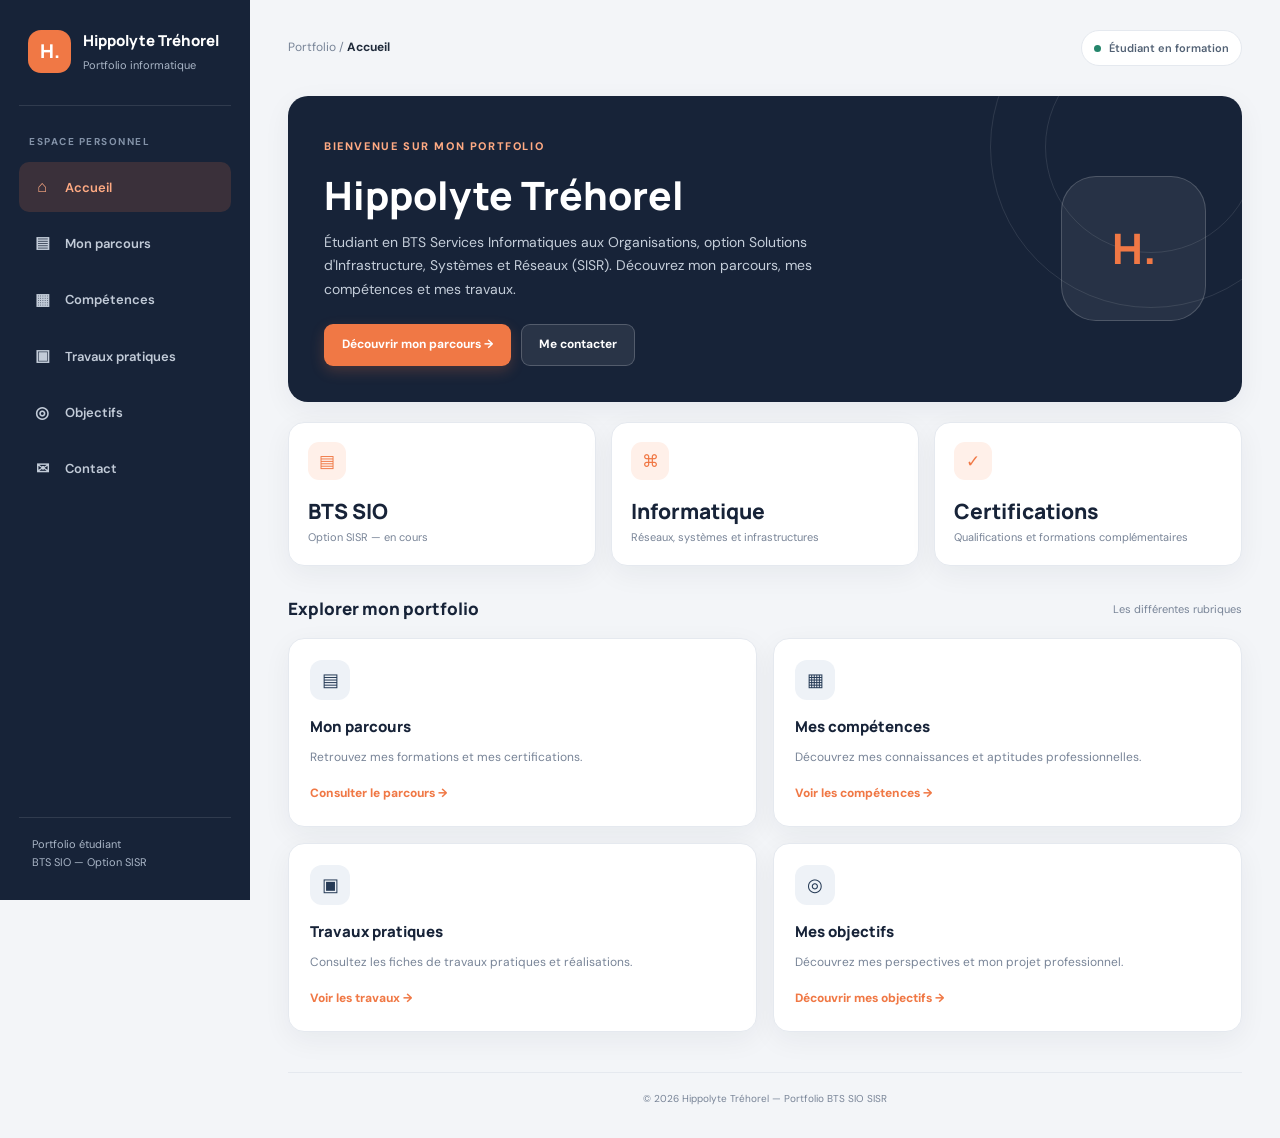
==== commit 47893826: "Refactor index.html for improved structure and content Updated the HTML structure of the portfolio p" ====
--- a/index.html
+++ b/index.html
@@ -2,185 +2,126 @@
 <!DOCTYPE html>
 <html lang="fr">
 <head>
-    <meta charset="UTF-8">
-    <meta name="viewport" content="width=device-width, initial-scale=1.0">
-    <meta name="description" content="Portfolio d'Hippolyte Tréhorel, étudiant en BTS SIO SISR.">
-    <meta name="theme-color" content="#151713">
-    <title>Accueil — Hippolyte Tréhorel</title>
-    <link rel="stylesheet" href="style.css">
+  <meta charset="UTF-8">
+  <meta name="viewport" content="width=device-width, initial-scale=1.0">
+  <meta name="description" content="Portfolio d'Hippolyte Tréhorel, étudiant en BTS SIO option SISR.">
+  <title>Accueil | Hippolyte Tréhorel</title>
+  <link rel="stylesheet" href="style.css">
+  <script src="script.js" defer></script>
 </head>
+<body>
+<div class="app-layout">
 
-<body>
+  <aside class="sidebar">
+    <a href="index.html" class="brand">
+      <span class="brand-logo">H.</span>
+      <span>
+        <span class="brand-name">Hippolyte Tréhorel</span>
+        <span class="brand-subtitle">Portfolio informatique</span>
+      </span>
+    </a>
 
-<header class="header">
-    <div class="container nav-container">
-        <a href="index.html" class="logo">HT<span>.</span></a>
+    <p class="nav-caption">Espace personnel</p>
+    <nav class="sidebar-nav">
+      <a href="index.html"><span class="nav-icon">⌂</span>Accueil</a>
+      <a href="parcours.html"><span class="nav-icon">▤</span>Mon parcours</a>
+      <a href="competences.html"><span class="nav-icon">▦</span>Compétences</a>
+      <a href="travaux.html"><span class="nav-icon">▣</span>Travaux pratiques</a>
+      <a href="objectifs.html"><span class="nav-icon">◎</span>Objectifs</a>
+      <a href="contact.html"><span class="nav-icon">✉</span>Contact</a>
+    </nav>
 
-        <nav class="navigation" aria-label="Navigation principale">
-            <a href="index.html" class="active">Accueil</a>
-            <a href="parcours.html">Parcours</a>
-            <a href="competences.html">Compétences</a>
-            <a href="travaux.html">Travaux pratiques</a>
-            <a href="objectifs.html">Objectifs</a>
-            <a href="contact.html" class="nav-cta">Contact ↗</a>
-        </nav>
+    <div class="sidebar-bottom">
+      Portfolio étudiant<br>
+      BTS SIO — Option SISR
     </div>
-</header>
+  </aside>
 
-<main>
+  <main class="main-content">
+    <header class="topbar">
+      <button class="mobile-menu-button" aria-label="Ouvrir le menu" aria-expanded="false">☰</button>
+      <div class="breadcrumb">Portfolio / <strong>Accueil</strong></div>
+      <div class="topbar-right">
+        <span class="status-pill"><span class="status-dot"></span>Étudiant en formation</span>
+      </div>
+    </header>
 
-    <section class="hero" id="accueil">
-        <div class="container hero-layout">
-
-            <div class="hero-content">
-                <p class="eyebrow">
-                    <span class="status-dot"></span>
-                    PORTFOLIO PERSONNEL · BTS SIO SISR
-                </p>
-
-                <h1>Hippolyte<br><span>Tréhorel.</span></h1>
-
-                <p class="hero-role">
-                    Étudiant en informatique,<br>
-                    spécialisé dans les systèmes et réseaux.
-                </p>
-
-                <p class="hero-description">
-                    Je construis progressivement mes compétences en informatique,
-                    en administration réseau et en sécurité des systèmes.
-                    Découvrez mon parcours, mes apprentissages et mes objectifs.
-                </p>
-
-                <div class="hero-actions">
-                    <a href="parcours.html" class="button button-primary">
-                        Découvrir mon parcours <span>↗</span>
-                    </a>
-
-                    <a href="contact.html" class="button button-secondary">
-                        Me contacter <span>↗</span>
-                    </a>
-                </div>
-            </div>
-
-            <aside class="hero-card">
-                <div class="card-topline">
-                    <span>MON PARCOURS</span>
-                    <span class="card-index">01 / 06</span>
-                </div>
-
-                <div class="hero-monogram">HT<span>.</span></div>
-
-                <div class="hero-card-info">
-                    <p class="card-label">FORMATION ACTUELLE</p>
-                    <h2>BTS SIO</h2>
-                    <p>Option SISR</p>
-
-                    <div class="card-separator"></div>
-
-                    <p class="card-label">ORIENTATION</p>
-                    <p class="orientation">Systèmes · Réseaux · Sécurité</p>
-                </div>
-
-                <div class="card-decoration">
-                    INFRASTRUCTURE INFORMATIQUE
-                </div>
-            </aside>
-
+    <section class="welcome-card reveal">
+      <div class="welcome-content">
+        <span class="welcome-label">Bienvenue sur mon portfolio</span>
+        <h2>Hippolyte Tréhorel</h2>
+        <p>
+          Étudiant en BTS Services Informatiques aux Organisations,
+          option Solutions d'Infrastructure, Systèmes et Réseaux (SISR).
+          Découvrez mon parcours, mes compétences et mes travaux.
+        </p>
+        <div class="welcome-actions">
+          <a href="parcours.html" class="btn btn-primary">Découvrir mon parcours →</a>
+          <a href="contact.html" class="btn btn-light">Me contacter</a>
         </div>
-
-        <div class="container hero-footer">
-            <span>ÉTUDIANT EN PREMIÈRE ANNÉE</span>
-            <a href="#decouverte">Découvrir le portfolio ↓</a>
-        </div>
+      </div>
+      <div class="welcome-visual">H.</div>
     </section>
 
-    <section class="section" id="decouverte">
-        <div class="container">
-
-            <div class="section-heading">
-                <p class="eyebrow">EXPLORER MON PORTFOLIO</p>
-                <h2>Un aperçu de mon <span>univers.</span></h2>
-                <p class="section-intro">
-                    Retrouvez les différentes rubriques de mon parcours
-                    et de ma formation en BTS SIO option SISR.
-                </p>
-            </div>
-
-            <div class="home-grid">
-
-                <a href="parcours.html" class="content-card home-card home-card-large">
-                    <span class="home-card-number">01</span>
-                    <span class="home-card-icon">↗</span>
-                    <p class="card-label">FORMATION ET EXPÉRIENCE</p>
-                    <h3>Mon parcours</h3>
-                    <p>
-                        Découvrez mes formations, mon parcours scolaire
-                        et mes certifications complémentaires.
-                    </p>
-                    <span class="home-card-link">Explorer le parcours →</span>
-                </a>
-
-                <a href="competences.html" class="content-card home-card">
-                    <span class="home-card-number">02</span>
-                    <span class="home-card-icon">↗</span>
-                    <p class="card-label">APPRENTISSAGE</p>
-                    <h3>Mes compétences</h3>
-                    <p>
-                        Les connaissances, les pratiques et les qualités
-                        que je développe.
-                    </p>
-                    <span class="home-card-link">Voir les compétences →</span>
-                </a>
-
-                <a href="travaux.html" class="content-card home-card">
-                    <span class="home-card-number">03</span>
-                    <span class="home-card-icon">↗</span>
-                    <p class="card-label">MISE EN PRATIQUE</p>
-                    <h3>Travaux pratiques</h3>
-                    <p>
-                        Les TP réalisés ou à documenter pendant ma formation.
-                    </p>
-                    <span class="home-card-link">Voir les travaux →</span>
-                </a>
-
-                <a href="objectifs.html" class="content-card home-card">
-                    <span class="home-card-number">04</span>
-                    <span class="home-card-icon">↗</span>
-                    <p class="card-label">PERSPECTIVES</p>
-                    <h3>Mes objectifs</h3>
-                    <p>
-                        Les étapes que je souhaite franchir pour construire
-                        mon projet professionnel.
-                    </p>
-                    <span class="home-card-link">Découvrir mes objectifs →</span>
-                </a>
-
-                <a href="contact.html" class="content-card home-card home-card-contact">
-                    <span class="home-card-number">05</span>
-                    <span class="home-card-icon">↗</span>
-                    <p class="card-label">PRENDRE CONTACT</p>
-                    <h3>Échangeons ensemble.</h3>
-                    <p>
-                        Une question sur mon parcours ou mon portfolio ?
-                        Retrouvez mes coordonnées.
-                    </p>
-                    <span class="home-card-link">Me contacter →</span>
-                </a>
-
-            </div>
-        </div>
+    <section class="stats-grid reveal">
+      <article class="stat-card">
+        <div class="stat-top"><span class="stat-icon">▤</span></div>
+        <h3>BTS SIO</h3>
+        <p>Option SISR — en cours</p>
+      </article>
+      <article class="stat-card">
+        <div class="stat-top"><span class="stat-icon">⌘</span></div>
+        <h3>Informatique</h3>
+        <p>Réseaux, systèmes et infrastructures</p>
+      </article>
+      <article class="stat-card">
+        <div class="stat-top"><span class="stat-icon">✓</span></div>
+        <h3>Certifications</h3>
+        <p>Qualifications et formations complémentaires</p>
+      </article>
     </section>
 
-</main>
+    <section class="content-section reveal">
+      <div class="section-title">
+        <h2>Explorer mon portfolio</h2>
+        <span>Les différentes rubriques</span>
+      </div>
 
-<footer class="footer">
-    <div class="container footer-content">
-        <a href="index.html" class="logo">HT<span>.</span></a>
-        <p>Portfolio personnel — BTS SIO SISR</p>
-    </div>
-</footer>
+      <div class="card-grid">
+        <article class="content-card">
+          <div class="card-icon">▤</div>
+          <h3>Mon parcours</h3>
+          <p>Retrouvez mes formations et mes certifications.</p>
+          <a href="parcours.html" class="card-link">Consulter le parcours →</a>
+        </article>
 
-<script src="script.js"></script>
+        <article class="content-card">
+          <div class="card-icon">▦</div>
+          <h3>Mes compétences</h3>
+          <p>Découvrez mes connaissances et aptitudes professionnelles.</p>
+          <a href="competences.html" class="card-link">Voir les compétences →</a>
+        </article>
 
+        <article class="content-card">
+          <div class="card-icon">▣</div>
+          <h3>Travaux pratiques</h3>
+          <p>Consultez les fiches de travaux pratiques et réalisations.</p>
+          <a href="travaux.html" class="card-link">Voir les travaux →</a>
+        </article>
+
+        <article class="content-card">
+          <div class="card-icon">◎</div>
+          <h3>Mes objectifs</h3>
+          <p>Découvrez mes perspectives et mon projet professionnel.</p>
+          <a href="objectifs.html" class="card-link">Découvrir mes objectifs →</a>
+        </article>
+      </div>
+    </section>
+
+    <footer class="footer">
+      © <span class="current-year"></span> Hippolyte Tréhorel — Portfolio BTS SIO SISR
+    </footer>
+  </main>
+</div>
 </body>
 </html>
--- a/style.css
+++ b/style.css
@@ -1,1288 +1,999 @@
 
-/* =========================================================
-   PORTFOLIO — HIPPOlyte TRÉHOREL
-   BTS SIO SISR
-   Refonte complète — Bento Grid
-   ========================================================= */
-
-/* ---------- 1. VARIABLES ---------- */
+@import url('https://fonts.googleapis.com/css2?family=DM+Sans:wght@400;500;600;700&family=Manrope:wght@400;500;600;700;800&display=swap');
 
 :root {
-    --orange: #ff572e;
-    --orange-light: #ff805c;
-    --orange-dark: #d83e1c;
-
-    --dark: #151713;
-    --dark-soft: #20231e;
-    --dark-card: #292d26;
-
-    --cream: #f5f3ed;
-    --white: #ffffff;
-    --surface: #fffefa;
-    --surface-soft: #eeece5;
-
-    --text: #252820;
-    --muted: #77796f;
-    --border: #e6e3da;
-
-    --radius: 22px;
-    --radius-small: 13px;
-
-    --shadow: 0 15px 40px rgba(26, 29, 22, 0.07);
-    --shadow-hover: 0 22px 50px rgba(26, 29, 22, 0.13);
-
-    --transition: 0.3s ease;
-}
-
-/* ---------- 2. BASE ---------- */
+  --navy: #172338;
+  --navy-soft: #263B56;
+  --orange: #F07845;
+  --orange-light: #FFF0E9;
+  --background: #F3F5F8;
+  --surface: #FFFFFF;
+  --text: #202B3B;
+  --muted: #788497;
+  --border: #E5E9EF;
+  --success: #24856B;
+  --sidebar-width: 250px;
+  --radius: 16px;
+  --shadow: 0 8px 28px rgba(23, 35, 56, .055);
+}
 
 * {
-    margin: 0;
-    padding: 0;
-    box-sizing: border-box;
+  margin: 0;
+  padding: 0;
+  box-sizing: border-box;
 }
 
 html {
-    scroll-behavior: smooth;
-    scroll-padding-top: 100px;
+  scroll-behavior: smooth;
 }
 
 body {
-    font-family: "Segoe UI", Arial, sans-serif;
-    background: var(--cream);
-    color: var(--text);
-    line-height: 1.7;
-    overflow-x: hidden;
+  min-height: 100vh;
+  background: var(--background);
+  color: var(--text);
+  font-family: 'DM Sans', sans-serif;
+  line-height: 1.65;
 }
 
 a {
-    color: inherit;
-    text-decoration: none;
+  color: inherit;
+  text-decoration: none;
 }
 
 button {
-    font: inherit;
-}
-
-button,
-a,
-summary {
-    -webkit-tap-highlight-color: transparent;
-}
-
-button:focus-visible,
-a:focus-visible,
-summary:focus-visible {
-    outline: 3px solid var(--orange);
-    outline-offset: 4px;
-}
-
-.container {
-    width: min(1180px, calc(100% - 48px));
-    margin: 0 auto;
-}
-
-::selection {
-    background: var(--orange);
-    color: white;
-}
-
-/* ---------- 3. NAVIGATION ---------- */
-
-.header {
-    position: sticky;
-    top: 0;
-    z-index: 1000;
-    background: rgba(21, 23, 19, 0.94);
-    backdrop-filter: blur(18px);
-    border-bottom: 1px solid rgba(255, 255, 255, 0.08);
-}
-
-.nav-container {
-    min-height: 78px;
-    display: flex;
-    align-items: center;
-    justify-content: space-between;
-    gap: 30px;
-}
-
-.logo {
-    color: white;
+  font: inherit;
+}
+
+button, a {
+  -webkit-tap-highlight-color: transparent;
+}
+
+.app-layout {
+  min-height: 100vh;
+}
+
+/* MENU LATERAL */
+
+.sidebar {
+  position: fixed;
+  inset: 0 auto 0 0;
+  width: var(--sidebar-width);
+  padding: 28px 19px;
+  background: var(--navy);
+  color: white;
+  display: flex;
+  flex-direction: column;
+  z-index: 100;
+  transition: transform .3s ease;
+}
+
+.brand {
+  display: flex;
+  align-items: center;
+  gap: 12px;
+  padding: 0 9px 30px;
+  border-bottom: 1px solid rgba(255,255,255,.11);
+}
+
+.brand-logo {
+  width: 43px;
+  height: 43px;
+  display: grid;
+  place-items: center;
+  border-radius: 13px;
+  background: var(--orange);
+  color: white;
+  font-family: 'Manrope', sans-serif;
+  font-size: 19px;
+  font-weight: 800;
+}
+
+.brand-name {
+  font-family: 'Manrope', sans-serif;
+  font-size: 15px;
+  font-weight: 800;
+}
+
+.brand-subtitle {
+  display: block;
+  margin-top: 2px;
+  color: #AAB6C7;
+  font-size: 11px;
+}
+
+.nav-caption {
+  margin: 28px 10px 12px;
+  color: #8392A8;
+  font-size: 10px;
+  font-weight: 700;
+  letter-spacing: 1.5px;
+  text-transform: uppercase;
+}
+
+.sidebar-nav {
+  display: flex;
+  flex-direction: column;
+  gap: 6px;
+}
+
+.sidebar-nav a {
+  display: flex;
+  align-items: center;
+  gap: 13px;
+  padding: 12px 13px;
+  border-radius: 10px;
+  color: #C2CBD8;
+  font-size: 13px;
+  font-weight: 600;
+  transition: background .2s ease, color .2s ease, transform .2s ease;
+}
+
+.sidebar-nav a:hover {
+  background: rgba(255,255,255,.08);
+  color: white;
+  transform: translateX(3px);
+}
+
+.sidebar-nav a.active {
+  background: rgba(240,120,69,.16);
+  color: #FFAA83;
+}
+
+.nav-icon {
+  width: 20px;
+  text-align: center;
+  font-size: 16px;
+}
+
+.sidebar-bottom {
+  margin-top: auto;
+  padding: 17px 13px 0;
+  border-top: 1px solid rgba(255,255,255,.11);
+  color: #AAB6C7;
+  font-size: 11px;
+  line-height: 1.7;
+}
+
+/* CONTENU PRINCIPAL */
+
+.main-content {
+  min-height: 100vh;
+  margin-left: var(--sidebar-width);
+  padding: 30px 38px 25px;
+}
+
+.topbar {
+  display: flex;
+  justify-content: space-between;
+  align-items: center;
+  gap: 20px;
+  margin-bottom: 30px;
+}
+
+.breadcrumb {
+  color: var(--muted);
+  font-size: 12px;
+}
+
+.breadcrumb strong {
+  color: var(--text);
+  font-weight: 700;
+}
+
+.topbar-right {
+  display: flex;
+  align-items: center;
+  gap: 10px;
+}
+
+.status-pill {
+  display: inline-flex;
+  align-items: center;
+  gap: 8px;
+  padding: 8px 12px;
+  border: 1px solid var(--border);
+  border-radius: 30px;
+  background: white;
+  color: #526174;
+  font-size: 11px;
+  font-weight: 600;
+}
+
+.status-dot {
+  width: 7px;
+  height: 7px;
+  border-radius: 50%;
+  background: var(--success);
+}
+
+.mobile-menu-button {
+  display: none;
+  width: 42px;
+  height: 42px;
+  border: 1px solid var(--border);
+  border-radius: 11px;
+  background: white;
+  color: var(--navy);
+  cursor: pointer;
+  font-size: 20px;
+}
+
+.page-heading {
+  margin-bottom: 26px;
+}
+
+.page-eyebrow {
+  margin-bottom: 7px;
+  color: var(--orange);
+  font-size: 11px;
+  font-weight: 800;
+  letter-spacing: 1.5px;
+  text-transform: uppercase;
+}
+
+.page-heading h1 {
+  color: var(--navy);
+  font-family: 'Manrope', sans-serif;
+  font-size: clamp(26px, 3vw, 36px);
+  font-weight: 800;
+  letter-spacing: -1.2px;
+  line-height: 1.2;
+}
+
+.page-heading p {
+  max-width: 680px;
+  margin-top: 10px;
+  color: var(--muted);
+  font-size: 14px;
+}
+
+/* ACCUEIL */
+
+.welcome-card {
+  position: relative;
+  overflow: hidden;
+  display: flex;
+  align-items: center;
+  justify-content: space-between;
+  gap: 30px;
+  min-height: 260px;
+  padding: 36px;
+  border-radius: 20px;
+  background: var(--navy);
+  color: white;
+  box-shadow: var(--shadow);
+}
+
+.welcome-card::after {
+  position: absolute;
+  top: -110px;
+  right: -70px;
+  width: 320px;
+  height: 320px;
+  border: 1px solid rgba(255,255,255,.10);
+  border-radius: 50%;
+  content: "";
+}
+
+.welcome-card::before {
+  position: absolute;
+  top: -55px;
+  right: -15px;
+  width: 210px;
+  height: 210px;
+  border: 1px solid rgba(255,255,255,.10);
+  border-radius: 50%;
+  content: "";
+}
+
+.welcome-content {
+  position: relative;
+  z-index: 1;
+  max-width: 620px;
+}
+
+.welcome-label {
+  color: #FFAA83;
+  font-size: 11px;
+  font-weight: 800;
+  letter-spacing: 1.6px;
+  text-transform: uppercase;
+}
+
+.welcome-card h2 {
+  margin: 13px 0;
+  font-family: 'Manrope', sans-serif;
+  font-size: clamp(27px, 4vw, 39px);
+  font-weight: 800;
+  line-height: 1.2;
+}
+
+.welcome-card p {
+  max-width: 540px;
+  color: #C5CEDA;
+  font-size: 14px;
+}
+
+.welcome-actions {
+  display: flex;
+  flex-wrap: wrap;
+  gap: 10px;
+  margin-top: 23px;
+}
+
+.welcome-visual {
+  position: relative;
+  z-index: 1;
+  display: grid;
+  flex: 0 0 145px;
+  width: 145px;
+  height: 145px;
+  place-items: center;
+  border: 1px solid rgba(255,255,255,.18);
+  border-radius: 35px;
+  background: rgba(255,255,255,.07);
+  color: var(--orange);
+  font-family: 'Manrope', sans-serif;
+  font-size: 42px;
+  font-weight: 800;
+}
+
+/* BOUTONS */
+
+.btn {
+  display: inline-flex;
+  align-items: center;
+  justify-content: center;
+  gap: 8px;
+  min-height: 42px;
+  padding: 10px 17px;
+  border: 1px solid transparent;
+  border-radius: 9px;
+  font-size: 12px;
+  font-weight: 700;
+  transition: transform .2s ease, background .2s ease, box-shadow .2s ease;
+  cursor: pointer;
+}
+
+.btn:hover {
+  transform: translateY(-2px);
+}
+
+.btn-primary {
+  background: var(--orange);
+  color: white;
+  box-shadow: 0 5px 14px rgba(240,120,69,.22);
+}
+
+.btn-primary:hover {
+  background: #DF6635;
+}
+
+.btn-light {
+  border-color: rgba(255,255,255,.2);
+  background: rgba(255,255,255,.08);
+  color: white;
+}
+
+.btn-light:hover {
+  background: rgba(255,255,255,.15);
+}
+
+.btn-outline {
+  border-color: var(--border);
+  background: white;
+  color: var(--navy);
+}
+
+.btn-outline:hover {
+  border-color: var(--orange);
+  color: var(--orange);
+}
+
+/* CARTES ET GRILLES */
+
+.content-section {
+  margin-top: 29px;
+}
+
+.section-title {
+  display: flex;
+  justify-content: space-between;
+  align-items: center;
+  gap: 15px;
+  margin-bottom: 15px;
+}
+
+.section-title h2 {
+  color: var(--navy);
+  font-family: 'Manrope', sans-serif;
+  font-size: 17px;
+  font-weight: 800;
+}
+
+.section-title span {
+  color: var(--muted);
+  font-size: 11px;
+}
+
+.stats-grid {
+  display: grid;
+  grid-template-columns: repeat(3, minmax(0, 1fr));
+  gap: 15px;
+  margin-top: 20px;
+}
+
+.stat-card,
+.content-card {
+  border: 1px solid var(--border);
+  border-radius: var(--radius);
+  background: var(--surface);
+  box-shadow: var(--shadow);
+}
+
+.stat-card {
+  padding: 19px;
+}
+
+.stat-top {
+  display: flex;
+  align-items: center;
+  justify-content: space-between;
+  gap: 10px;
+}
+
+.stat-icon {
+  display: grid;
+  width: 38px;
+  height: 38px;
+  place-items: center;
+  border-radius: 11px;
+  background: var(--orange-light);
+  color: var(--orange);
+  font-size: 17px;
+}
+
+.stat-card h3 {
+  margin-top: 14px;
+  color: var(--navy);
+  font-family: 'Manrope', sans-serif;
+  font-size: 21px;
+  font-weight: 800;
+}
+
+.stat-card p {
+  color: var(--muted);
+  font-size: 11px;
+}
+
+.card-grid {
+  display: grid;
+  grid-template-columns: repeat(2, minmax(0, 1fr));
+  gap: 16px;
+}
+
+.content-card {
+  padding: 21px;
+  transition: transform .22s ease, box-shadow .22s ease, border-color .22s ease;
+}
+
+.content-card:hover {
+  transform: translateY(-3px);
+  border-color: #D7DDE6;
+  box-shadow: 0 12px 30px rgba(23,35,56,.09);
+}
+
+.content-card h3 {
+  margin-bottom: 8px;
+  color: var(--navy);
+  font-family: 'Manrope', sans-serif;
+  font-size: 15px;
+  font-weight: 800;
+}
+
+.content-card p {
+  color: var(--muted);
+  font-size: 12px;
+}
+
+.card-icon {
+  display: grid;
+  width: 40px;
+  height: 40px;
+  margin-bottom: 15px;
+  place-items: center;
+  border-radius: 12px;
+  background: #EEF2F7;
+  color: var(--navy-soft);
+  font-size: 18px;
+}
+
+.card-link {
+  display: inline-flex;
+  align-items: center;
+  gap: 7px;
+  margin-top: 16px;
+  color: var(--orange);
+  font-size: 12px;
+  font-weight: 800;
+}
+
+.card-link:hover {
+  text-decoration: underline;
+}
+
+/* BANDEAUX ET BLOCS */
+
+.info-banner {
+  display: flex;
+  align-items: flex-start;
+  gap: 13px;
+  margin-bottom: 20px;
+  padding: 17px;
+  border: 1px solid #F4D7C8;
+  border-radius: 13px;
+  background: #FFF8F4;
+}
+
+.info-banner-icon {
+  color: var(--orange);
+  font-size: 19px;
+}
+
+.info-banner p {
+  color: #775C50;
+  font-size: 12px;
+}
+
+/* FORMATION ET CERTIFICATIONS */
+
+.timeline {
+  position: relative;
+  display: grid;
+  gap: 15px;
+}
+
+.timeline-item {
+  position: relative;
+  padding: 20px 22px 20px 25px;
+  border: 1px solid var(--border);
+  border-left: 3px solid var(--orange);
+  border-radius: 13px;
+  background: white;
+  box-shadow: var(--shadow);
+}
+
+.timeline-item h3 {
+  color: var(--navy);
+  font-family: 'Manrope', sans-serif;
+  font-size: 15px;
+}
+
+.timeline-item .institution {
+  margin-top: 5px;
+  color: var(--orange);
+  font-size: 12px;
+  font-weight: 700;
+}
+
+.timeline-item p {
+  margin-top: 9px;
+  color: var(--muted);
+  font-size: 12px;
+}
+
+.tag-list {
+  display: flex;
+  flex-wrap: wrap;
+  gap: 8px;
+  margin-top: 13px;
+}
+
+.tag {
+  display: inline-flex;
+  align-items: center;
+  padding: 6px 10px;
+  border: 1px solid var(--border);
+  border-radius: 7px;
+  background: #F8F9FB;
+  color: #536174;
+  font-size: 10px;
+  font-weight: 700;
+}
+
+.certification-grid {
+  display: grid;
+  grid-template-columns: repeat(3, minmax(0, 1fr));
+  gap: 13px;
+}
+
+.certification-card {
+  padding: 17px;
+  border: 1px solid var(--border);
+  border-radius: 13px;
+  background: white;
+  box-shadow: var(--shadow);
+}
+
+.certification-card strong {
+  display: block;
+  color: var(--navy);
+  font-size: 14px;
+}
+
+.certification-card span {
+  display: block;
+  margin-top: 5px;
+  color: var(--muted);
+  font-size: 11px;
+}
+
+/* COMPETENCES */
+
+.tabs {
+  display: flex;
+  flex-wrap: wrap;
+  gap: 8px;
+  margin-bottom: 16px;
+  padding: 6px;
+  border: 1px solid var(--border);
+  border-radius: 12px;
+  background: white;
+}
+
+.tab-button {
+  flex: 1;
+  min-width: 120px;
+  padding: 11px 14px;
+  border: 0;
+  border-radius: 8px;
+  background: transparent;
+  color: var(--muted);
+  font-size: 12px;
+  font-weight: 700;
+  cursor: pointer;
+  transition: background .2s ease, color .2s ease;
+}
+
+.tab-button:hover {
+  background: #F5F6F8;
+}
+
+.tab-button.active {
+  background: var(--navy);
+  color: white;
+}
+
+.tab-panel[hidden] {
+  display: none;
+}
+
+.skill-list {
+  display: grid;
+  gap: 11px;
+}
+
+.skill-item {
+  display: flex;
+  align-items: flex-start;
+  gap: 12px;
+  padding: 14px;
+  border: 1px solid var(--border);
+  border-radius: 11px;
+  background: white;
+}
+
+.skill-check {
+  display: grid;
+  flex: 0 0 28px;
+  width: 28px;
+  height: 28px;
+  place-items: center;
+  border-radius: 8px;
+  background: var(--orange-light);
+  color: var(--orange);
+  font-size: 13px;
+}
+
+.skill-item strong {
+  display: block;
+  color: var(--navy);
+  font-size: 13px;
+}
+
+.skill-item p {
+  margin-top: 3px;
+  color: var(--muted);
+  font-size: 11px;
+}
+
+/* TRAVAUX PRATIQUES */
+
+.tp-list {
+  display: grid;
+  gap: 12px;
+}
+
+.tp-card {
+  overflow: hidden;
+  border: 1px solid var(--border);
+  border-radius: 13px;
+  background: white;
+  box-shadow: var(--shadow);
+}
+
+.tp-card summary {
+  display: flex;
+  align-items: center;
+  justify-content: space-between;
+  gap: 15px;
+  padding: 18px 20px;
+  color: var(--navy);
+  font-size: 13px;
+  font-weight: 800;
+  cursor: pointer;
+  list-style: none;
+}
+
+.tp-card summary::-webkit-details-marker {
+  display: none;
+}
+
+.tp-card summary::after {
+  color: var(--orange);
+  content: "+";
+  font-size: 21px;
+}
+
+.tp-card[open] summary::after {
+  content: "−";
+}
+
+.tp-content {
+  padding: 0 20px 20px;
+  border-top: 1px solid var(--border);
+}
+
+.tp-content p {
+  margin-top: 13px;
+  color: var(--muted);
+  font-size: 12px;
+}
+
+.tp-content h4 {
+  margin-top: 15px;
+  color: var(--navy);
+  font-size: 12px;
+}
+
+/* OBJECTIFS */
+
+.objective-number {
+  display: grid;
+  width: 35px;
+  height: 35px;
+  margin-bottom: 13px;
+  place-items: center;
+  border-radius: 10px;
+  background: var(--orange-light);
+  color: var(--orange);
+  font-size: 13px;
+  font-weight: 800;
+}
+
+.objective-period {
+  display: inline-block;
+  margin-bottom: 9px;
+  color: var(--orange);
+  font-size: 10px;
+  font-weight: 800;
+  letter-spacing: 1px;
+  text-transform: uppercase;
+}
+
+/* CONTACT */
+
+.contact-panel {
+  display: grid;
+  grid-template-columns: 1.1fr .9fr;
+  gap: 20px;
+}
+
+.contact-main {
+  padding: 27px;
+  border-radius: 17px;
+  background: var(--navy);
+  color: white;
+}
+
+.contact-main h2 {
+  font-family: 'Manrope', sans-serif;
+  font-size: 22px;
+}
+
+.contact-main p {
+  margin-top: 10px;
+  color: #C5CEDA;
+  font-size: 13px;
+}
+
+.contact-main .btn {
+  margin-top: 20px;
+}
+
+.contact-methods {
+  display: grid;
+  gap: 12px;
+}
+
+.contact-method {
+  display: flex;
+  align-items: center;
+  gap: 13px;
+  padding: 17px;
+  border: 1px solid var(--border);
+  border-radius: 13px;
+  background: white;
+}
+
+.contact-method-icon {
+  display: grid;
+  flex: 0 0 40px;
+  width: 40px;
+  height: 40px;
+  place-items: center;
+  border-radius: 11px;
+  background: var(--orange-light);
+  color: var(--orange);
+}
+
+.contact-method strong {
+  display: block;
+  color: var(--navy);
+  font-size: 12px;
+}
+
+.contact-method span {
+  display: block;
+  margin-top: 3px;
+  color: var(--muted);
+  font-size: 11px;
+  overflow-wrap: anywhere;
+}
+
+/* PIED DE PAGE */
+
+.footer {
+  margin-top: 40px;
+  padding: 18px 0 5px;
+  border-top: 1px solid var(--border);
+  color: var(--muted);
+  font-size: 10px;
+  text-align: center;
+}
+
+/* ANIMATIONS */
+
+.reveal {
+  opacity: 0;
+  transform: translateY(13px);
+  transition: opacity .55s ease, transform .55s ease;
+}
+
+.reveal.is-visible {
+  opacity: 1;
+  transform: translateY(0);
+}
+
+@media (prefers-reduced-motion: reduce) {
+  html {
+    scroll-behavior: auto;
+  }
+
+  *, *::before, *::after {
+    animation-duration: .01ms !important;
+    transition-duration: .01ms !important;
+  }
+
+  .reveal {
+    opacity: 1;
+    transform: none;
+  }
+}
+
+/* RESPONSIVE */
+
+@media (max-width: 1050px) {
+  .main-content {
+    padding: 25px;
+  }
+
+  .certification-grid {
+    grid-template-columns: repeat(2, minmax(0, 1fr));
+  }
+}
+
+@media (max-width: 780px) {
+  :root {
+    --sidebar-width: 250px;
+  }
+
+  .sidebar {
+    transform: translateX(-100%);
+    box-shadow: 15px 0 35px rgba(0,0,0,.15);
+  }
+
+  .sidebar.open {
+    transform: translateX(0);
+  }
+
+  .main-content {
+    margin-left: 0;
+    padding: 19px 16px 25px;
+  }
+
+  .mobile-menu-button {
+    display: grid;
+    place-items: center;
+  }
+
+  .topbar {
+    margin-bottom: 22px;
+  }
+
+  .welcome-card {
+    align-items: flex-start;
+    padding: 25px;
+  }
+
+  .welcome-visual {
+    flex-basis: 90px;
+    width: 90px;
+    height: 90px;
+    border-radius: 23px;
+    font-size: 29px;
+  }
+
+  .stats-grid {
+    grid-template-columns: 1fr;
+  }
+
+  .contact-panel {
+    grid-template-columns: 1fr;
+  }
+}
+
+@media (max-width: 560px) {
+  .card-grid,
+  .certification-grid {
+    grid-template-columns: 1fr;
+  }
+
+  .welcome-card {
+    flex-direction: column;
+  }
+
+  .welcome-visual {
+    display: none;
+  }
+
+  .welcome-card h2 {
     font-size: 27px;
-    font-weight: 900;
-    letter-spacing: -2px;
-}
-
-.logo span {
-    color: var(--orange);
-}
-
-.navigation {
-    display: flex;
-    align-items: center;
-    gap: 30px;
-}
-
-.navigation a {
-    position: relative;
-    color: #c8c9c2;
-    font-size: 13px;
-    font-weight: 650;
-    transition: color var(--transition);
-}
-
-.navigation a:not(.nav-cta)::after {
-    content: "";
-    position: absolute;
-    left: 0;
-    bottom: -7px;
-    width: 0;
-    height: 2px;
-    background: var(--orange);
-    transition: width var(--transition);
-}
-
-.navigation a:hover {
-    color: white;
-}
-
-.navigation a:hover::after {
+  }
+
+  .page-heading h1 {
+    font-size: 27px;
+  }
+
+  .status-pill {
+    display: none;
+  }
+
+  .tabs {
+    flex-direction: column;
+  }
+
+  .tab-button {
     width: 100%;
-}
-
-.navigation .nav-cta {
-    padding: 11px 19px;
-    border-radius: 50px;
-    background: var(--orange);
-    color: white;
-    transition: background var(--transition), transform var(--transition);
-}
-
-.navigation .nav-cta:hover {
-    background: var(--orange-dark);
-    transform: translateY(-3px);
-}
-
-/* ---------- 4. ACCUEIL ---------- */
-
-.hero {
-    position: relative;
-    min-height: 680px;
-    padding: 100px 0 35px;
-    overflow: hidden;
-    color: white;
-    background:
-        radial-gradient(circle at 80% 30%, rgba(255, 87, 46, 0.17), transparent 32%),
-        radial-gradient(circle at 10% 90%, rgba(255, 87, 46, 0.08), transparent 30%),
-        var(--dark);
-}
-
-.hero::before {
-    content: "";
-    position: absolute;
-    width: 480px;
-    height: 480px;
-    right: -180px;
-    top: 70px;
-    border: 1px solid rgba(255, 87, 46, 0.18);
-    border-radius: 50%;
-    pointer-events: none;
-}
-
-.hero::after {
-    content: "";
-    position: absolute;
-    width: 340px;
-    height: 340px;
-    right: -110px;
-    top: 140px;
-    border: 1px solid rgba(255, 255, 255, 0.08);
-    border-radius: 50%;
-    pointer-events: none;
-}
-
-.hero-layout {
-    position: relative;
-    z-index: 2;
-    display: grid;
-    grid-template-columns: 1.3fr 0.7fr;
-    align-items: center;
-    gap: 75px;
-}
-
-.hero-content {
-    max-width: 700px;
-}
-
-.eyebrow {
-    display: flex;
-    align-items: center;
-    gap: 11px;
-    margin-bottom: 22px;
-    color: var(--orange);
-    font-size: 11px;
-    font-weight: 850;
-    letter-spacing: 2px;
-    text-transform: uppercase;
-}
-
-.status-dot {
-    width: 9px;
-    height: 9px;
-    flex-shrink: 0;
-    border-radius: 50%;
-    background: var(--orange);
-    box-shadow: 0 0 0 5px rgba(255, 87, 46, 0.14);
-    animation: pulse 2s infinite;
-}
-
-.hero h1 {
-    margin-bottom: 20px;
-    font-size: clamp(60px, 8vw, 105px);
-    line-height: 0.98;
-    font-weight: 900;
-    letter-spacing: -6px;
-}
-
-.hero h1 span {
-    color: var(--orange);
-}
-
-.hero-role {
-    margin-bottom: 20px;
-    color: #eeeeea;
-    font-size: clamp(19px, 2.3vw, 25px);
-    line-height: 1.4;
-    font-weight: 650;
-}
-
-.hero-description {
-    max-width: 540px;
-    margin-bottom: 32px;
-    color: #aeb0a8;
-    font-size: 15px;
-}
-
-.hero-actions {
-    display: flex;
-    flex-wrap: wrap;
-    gap: 13px;
-}
-
-/* ---------- 5. BOUTONS ---------- */
-
-.button {
-    display: inline-flex;
-    align-items: center;
-    justify-content: center;
-    gap: 15px;
-    min-height: 52px;
-    padding: 13px 22px;
-    border-radius: 50px;
-    font-size: 13px;
-    font-weight: 750;
-    transition:
-        transform var(--transition),
-        background var(--transition),
-        box-shadow var(--transition);
-}
-
-.button:hover {
-    transform: translateY(-4px);
-}
-
-.button-primary {
-    background: var(--orange);
-    color: white;
-    box-shadow: 0 8px 25px rgba(255, 87, 46, 0.22);
-}
-
-.button-primary:hover {
-    background: var(--orange-dark);
-    box-shadow: 0 12px 30px rgba(255, 87, 46, 0.3);
-}
-
-.button-secondary {
-    border: 1px solid rgba(255, 255, 255, 0.2);
-    color: white;
-    background: rgba(255, 255, 255, 0.04);
-}
-
-.button-secondary:hover {
-    background: rgba(255, 255, 255, 0.12);
-}
-
-/* ---------- 6. CARTE ACCUEIL ---------- */
-
-.hero-card {
-    position: relative;
-    min-height: 440px;
-    padding: 30px;
-    display: flex;
-    flex-direction: column;
-    justify-content: space-between;
-    overflow: hidden;
-    border: 1px solid rgba(255, 255, 255, 0.12);
-    border-radius: 28px;
-    background:
-        linear-gradient(145deg, rgba(255, 255, 255, 0.1), transparent 60%),
-        var(--dark-soft);
-    box-shadow: 0 25px 70px rgba(0, 0, 0, 0.2);
-    transition: transform 0.4s ease;
-}
-
-.hero-card:hover {
-    transform: translateY(-9px) rotate(1deg);
-}
-
-.hero-card::before {
-    content: "";
-    position: absolute;
-    width: 230px;
-    height: 230px;
-    right: -90px;
-    bottom: 30px;
-    border: 35px solid rgba(255, 87, 46, 0.09);
-    border-radius: 50%;
-}
-
-.card-topline {
-    display: flex;
-    justify-content: space-between;
-    color: #aeb0a8;
-    font-size: 10px;
-    font-weight: 800;
-    letter-spacing: 1.5px;
-}
-
-.card-index {
-    color: var(--orange);
-}
-
-.hero-monogram {
-    position: relative;
-    z-index: 1;
-    color: white;
-    font-size: clamp(90px, 12vw, 145px);
-    font-weight: 950;
-    line-height: 1;
-    letter-spacing: -12px;
-}
-
-.hero-monogram span {
-    color: var(--orange);
-}
-
-.hero-card-info {
-    position: relative;
-    z-index: 1;
-}
-
-.card-label {
-    margin-bottom: 9px;
-    color: var(--muted);
-    font-size: 10px;
-    font-weight: 850;
-    letter-spacing: 1.5px;
-}
-
-.hero-card .card-label {
-    color: #a4a69e;
-}
-
-.hero-card-info h2 {
-    font-size: 38px;
-    line-height: 1.2;
-}
-
-.hero-card-info > p:not(.card-label) {
-    color: #d1d2cb;
-}
-
-.card-separator {
-    width: 100%;
-    height: 1px;
-    margin: 20px 0;
-    background: rgba(255, 255, 255, 0.13);
-}
-
-.hero-card-info .orientation {
-    color: var(--orange);
-    font-size: 14px;
-    font-weight: 750;
-}
-
-.card-decoration {
-    position: relative;
-    z-index: 1;
-    margin-top: 25px;
-    color: #777b70;
-    font-size: 9px;
-    letter-spacing: 2px;
-}
-
-.hero-footer {
-    position: relative;
-    z-index: 2;
-    display: flex;
-    justify-content: space-between;
-    align-items: center;
-    margin-top: 85px;
-    padding-top: 22px;
-    border-top: 1px solid rgba(255, 255, 255, 0.12);
-    color: #999c92;
-    font-size: 10px;
-    font-weight: 750;
-    letter-spacing: 1.5px;
-}
-
-.hero-footer a {
-    color: white;
-    transition: color var(--transition);
-}
-
-.hero-footer a:hover {
-    color: var(--orange);
-}
-
-/* ---------- 7. SECTIONS ---------- */
-
-.section {
-    padding: 105px 0;
-    background: var(--cream);
-}
-
-.section-soft {
-    background: var(--surface-soft);
-}
-
-.section-heading {
-    max-width: 760px;
-    margin-bottom: 45px;
-}
-
-.section-heading .eyebrow {
-    margin-bottom: 14px;
-}
-
-.section-heading h2 {
-    font-size: clamp(34px, 5vw, 53px);
-    line-height: 1.12;
-    font-weight: 900;
-    letter-spacing: -2px;
-}
-
-.section-heading h2 span {
-    color: var(--orange);
-}
-
-.section-intro {
-    max-width: 650px;
-    margin-top: 17px;
-    color: var(--muted);
-    font-size: 15px;
-}
-
-/* ---------- 8. PROFIL ---------- */
-
-.profile-layout {
-    display: grid;
-    grid-template-columns: 1.5fr 0.8fr;
-    gap: 25px;
-    align-items: stretch;
-}
-
-.profile-text {
-    padding: 35px;
-    border: 1px solid var(--border);
-    border-radius: var(--radius);
-    background: var(--surface);
-    box-shadow: var(--shadow);
-}
-
-.profile-text p {
-    color: #5d6056;
-    font-size: 16px;
-}
-
-.profile-text p + p {
-    margin-top: 20px;
-}
-
-.profile-highlight {
-    position: relative;
-    display: flex;
-    flex-direction: column;
-    justify-content: center;
-    min-height: 220px;
-    padding: 35px;
-    overflow: hidden;
-    border-radius: var(--radius);
-    background: var(--orange);
-    color: white;
-}
-
-.profile-highlight::after {
-    content: "";
-    position: absolute;
-    width: 190px;
-    height: 190px;
-    right: -65px;
-    bottom: -90px;
-    border: 30px solid rgba(255, 255, 255, 0.12);
-    border-radius: 50%;
-}
-
-.highlight-number {
-    position: relative;
-    z-index: 1;
-    font-size: 65px;
-    font-weight: 950;
-    letter-spacing: -4px;
-    line-height: 1.1;
-}
-
-.profile-highlight p {
-    position: relative;
-    z-index: 1;
-    max-width: 240px;
-    margin-top: 10px;
-    color: rgba(255, 255, 255, 0.9);
-    font-size: 14px;
-    font-weight: 650;
-}
-
-/* ---------- 9. COMPÉTENCES ---------- */
-
-.competence-tabs {
-    display: flex;
-    flex-wrap: wrap;
-    gap: 10px;
-    margin-bottom: 25px;
-}
-
-.competence-tab {
-    padding: 12px 23px;
-    border: 1px solid #dcd9d0;
-    border-radius: 50px;
-    background: transparent;
-    color: var(--muted);
-    cursor: pointer;
-    font-size: 13px;
-    font-weight: 750;
-    transition: all var(--transition);
-}
-
-.competence-tab:hover {
-    border-color: var(--orange);
-    color: var(--orange);
-}
-
-.competence-tab.active {
-    border-color: var(--dark);
-    background: var(--dark);
-    color: white;
-}
-
-.competence-panel {
-    display: grid;
-    grid-template-columns: repeat(3, minmax(0, 1fr));
-    gap: 18px;
-}
-
-.competence-panel[hidden] {
-    display: none !important;
-}
-
-.content-card {
-    position: relative;
-    border: 1px solid var(--border);
-    border-radius: var(--radius);
-    background: var(--surface);
-    box-shadow: var(--shadow);
-    transition:
-        transform var(--transition),
-        box-shadow var(--transition),
-        border-color var(--transition);
-}
-
-.content-card:hover {
-    transform: translateY(-7px);
-    border-color: rgba(255, 87, 46, 0.45);
-    box-shadow: var(--shadow-hover);
-}
-
-.competence-item {
-    min-height: 250px;
-    padding: 29px;
-    overflow: hidden;
-}
-
-.skill-number {
-    display: inline-flex;
-    align-items: center;
-    justify-content: center;
-    width: 42px;
-    height: 42px;
-    margin-bottom: 25px;
-    border-radius: 13px;
-    background: #fff0e9;
-    color: var(--orange);
-    font-size: 13px;
-    font-weight: 900;
-}
-
-.competence-item h3 {
-    margin-bottom: 12px;
-    font-size: 21px;
-    line-height: 1.3;
-    letter-spacing: -0.5px;
-}
-
-.competence-item > p:last-child {
-    color: var(--muted);
-    font-size: 14px;
-}
-
-/* ---------- 10. TRAVAUX PRATIQUES ---------- */
-
-.tp-grid {
-    display: grid;
-    grid-template-columns: repeat(2, minmax(0, 1fr));
-    gap: 18px;
-    align-items: start;
-}
-
-.tp-card {
-    overflow: hidden;
-}
-
-.tp-card summary {
-    display: grid;
-    grid-template-columns: 65px 1fr 35px;
-    align-items: center;
-    gap: 12px;
-    min-height: 105px;
-    padding: 22px;
-    list-style: none;
-    cursor: pointer;
-}
-
-.tp-card summary::-webkit-details-marker {
-    display: none;
-}
-
-.tp-number {
-    display: inline-flex;
-    align-items: center;
-    justify-content: center;
-    width: 60px;
-    height: 42px;
-    border-radius: 10px;
-    background: #fff0e9;
-    color: var(--orange);
-    font-size: 11px;
-    font-weight: 900;
-}
-
-.tp-title {
-    font-size: 16px;
-    font-weight: 800;
-    line-height: 1.4;
-}
-
-.tp-plus {
-    display: flex;
-    align-items: center;
-    justify-content: center;
-    width: 32px;
-    height: 32px;
-    border-radius: 50%;
-    background: var(--dark);
-    color: white;
-    font-size: 20px;
-    transition: transform var(--transition), background var(--transition);
-}
-
-.tp-card[open] .tp-plus {
-    transform: rotate(45deg);
-    background: var(--orange);
-}
-
-.tp-content {
-    padding: 0 25px 25px;
-    border-top: 1px solid var(--border);
-    animation: appear 0.3s ease;
-}
-
-.tp-content p {
-    margin-top: 15px;
-    color: var(--muted);
-    font-size: 14px;
-}
-
-.tp-content strong {
-    color: var(--text);
-}
-
-.tp-content ul {
-    margin: 8px 0 10px 20px;
-    color: var(--muted);
-    font-size: 14px;
-}
-
-.tp-content li {
-    margin: 5px 0;
-    padding-left: 4px;
-}
-
-.tp-status {
-    display: inline-block;
-    margin-top: 18px;
-    padding: 7px 12px;
-    border-radius: 50px;
-    background: #fff0e9;
-    color: var(--orange-dark);
-    font-size: 10px;
-    font-weight: 800;
-    letter-spacing: 0.5px;
-}
-
-.project-guidance {
-    display: flex;
-    align-items: flex-start;
-    gap: 20px;
-    margin-top: 25px;
-    padding: 27px;
-    border: 1px solid rgba(255, 87, 46, 0.2);
-    border-radius: var(--radius);
-    background: #fff4ee;
-}
-
-.guidance-icon {
-    display: flex;
-    flex-shrink: 0;
-    align-items: center;
-    justify-content: center;
-    width: 42px;
-    height: 42px;
-    border-radius: 13px;
-    background: var(--orange);
-    color: white;
-    font-size: 25px;
-    font-weight: 700;
-}
-
-.project-guidance h3 {
-    margin-bottom: 5px;
-    font-size: 17px;
-}
-
-.project-guidance p {
-    color: #77746c;
-    font-size: 14px;
-}
-
-/* ---------- 11. FORMATION ---------- */
-
-.formation-grid {
-    display: grid;
-    grid-template-columns: repeat(2, minmax(0, 1fr));
-    gap: 18px;
-}
-
-.formation-card {
-    min-height: 275px;
-    padding: 32px;
-}
-
-.formation-card h3 {
-    max-width: 470px;
-    margin-bottom: 15px;
-    font-size: 23px;
-    line-height: 1.35;
-    letter-spacing: -0.7px;
-}
-
-.formation-card > p:not(.card-label) {
-    margin-top: 10px;
-    color: var(--muted);
-    font-size: 14px;
-}
-
-.formation-card .formation-option {
-    display: inline-block;
-    padding: 6px 12px;
-    border-radius: 50px;
-    background: #fff0e9;
-    color: var(--orange-dark);
-    font-size: 12px;
-    font-weight: 800;
-}
-
-/* ---------- 12. CERTIFICATIONS ---------- */
-
-.certifications-block {
-    margin-top: 70px;
-}
-
-.compact-heading {
-    margin-bottom: 25px;
-}
-
-.compact-heading h3 {
-    font-size: 26px;
-    font-weight: 850;
-    letter-spacing: -0.8px;
-}
-
-.certification-list {
-    display: grid;
-    grid-template-columns: repeat(2, minmax(0, 1fr));
-    gap: 15px;
-}
-
-.certification-card {
-    display: flex;
-    align-items: center;
-    gap: 20px;
-    min-height: 105px;
-    padding: 20px;
-    border: 1px solid var(--border);
-    border-radius: 17px;
-    background: var(--surface);
-    transition: transform var(--transition), box-shadow var(--transition);
-}
-
-.certification-card:hover {
-    transform: translateX(5px);
-    box-shadow: var(--shadow);
-}
-
-.certification-acronym {
-    display: flex;
-    flex-shrink: 0;
-    align-items: center;
-    justify-content: center;
-    min-width: 76px;
-    min-height: 54px;
-    padding: 8px;
-    border-radius: 12px;
-    background: var(--dark);
-    color: white;
-    font-size: 14px;
-    font-weight: 900;
-}
-
-.certification-card h4 {
-    font-size: 14px;
-    line-height: 1.5;
-}
-
-/* ---------- 13. OBJECTIFS ---------- */
-
-.objectifs-grid {
-    display: grid;
-    grid-template-columns: repeat(3, minmax(0, 1fr));
-    gap: 18px;
-}
-
-.objectif-card {
-    min-height: 280px;
-    padding: 30px;
-    overflow: hidden;
-}
-
-.objectif-number {
-    display: block;
-    margin-bottom: 28px;
-    color: var(--orange);
-    font-size: 45px;
-    font-weight: 950;
-    line-height: 1;
-    letter-spacing: -3px;
-}
-
-.objectif-card h3 {
-    margin-bottom: 13px;
-    font-size: 21px;
-    line-height: 1.3;
-}
-
-.objectif-card > p:last-child {
-    color: var(--muted);
-    font-size: 14px;
-}
-
-.disclaimer {
-    margin-top: 25px;
-    color: var(--muted);
-    font-size: 12px;
-    font-style: italic;
-}
-
-/* ---------- 14. CONTACT ---------- */
-
-.contact-section {
-    padding-top: 40px;
-    padding-bottom: 100px;
-}
-
-.contact-panel {
-    position: relative;
-    display: flex;
-    align-items: center;
-    justify-content: space-between;
-    gap: 40px;
-    padding: 65px;
-    overflow: hidden;
-    border-radius: 28px;
-    background:
-        radial-gradient(circle at 90% 10%, rgba(255, 87, 46, 0.2), transparent 30%),
-        var(--dark);
-    color: white;
-}
-
-.contact-panel::after {
-    content: "";
-    position: absolute;
-    right: -100px;
-    bottom: -170px;
-    width: 350px;
-    height: 350px;
-    border: 45px solid rgba(255, 87, 46, 0.08);
-    border-radius: 50%;
-    pointer-events: none;
-}
-
-.contact-panel > div,
-.contact-panel > a {
-    position: relative;
-    z-index: 1;
-}
-
-.contact-panel h2 {
-    margin-bottom: 15px;
-    font-size: clamp(34px, 5vw, 52px);
-    line-height: 1.1;
-    font-weight: 900;
-    letter-spacing: -2px;
-}
-
-.contact-panel h2 span {
-    color: var(--orange);
-}
-
-.contact-panel > div > p:last-child {
-    max-width: 500px;
-    color: #aeb0a8;
-    font-size: 14px;
-}
-
-/* ---------- 15. FOOTER ---------- */
-
-.footer {
-    padding: 28px 0;
-    background: var(--dark);
-    border-top: 1px solid rgba(255, 255, 255, 0.1);
-}
-
-.footer-content {
-    display: flex;
-    align-items: center;
-    justify-content: space-between;
-    gap: 20px;
-}
-
-.footer-content p {
-    color: #898c83;
-    font-size: 12px;
-}
-
-/* ---------- 16. ANIMATIONS ---------- */
-
-@keyframes pulse {
-    0%, 100% {
-        box-shadow: 0 0 0 5px rgba(255, 87, 46, 0.14);
-    }
-    50% {
-        box-shadow: 0 0 0 9px rgba(255, 87, 46, 0.03);
-    }
-}
-
-@keyframes appear {
-    from {
-        opacity: 0;
-        transform: translateY(-8px);
-    }
-    to {
-        opacity: 1;
-        transform: translateY(0);
-    }
-}
-
-/* ---------- 17. RESPONSIVE TABLETTE ---------- */
-
-@media (max-width: 950px) {
-    .container {
-        width: min(100% - 38px, 760px);
-    }
-
-    .navigation {
-        gap: 16px;
-    }
-
-    .navigation a {
-        font-size: 11px;
-    }
-
-    .hero {
-        padding-top: 75px;
-    }
-
-    .hero-layout {
-        grid-template-columns: 1fr 0.8fr;
-        gap: 30px;
-    }
-
-    .hero-card {
-        min-height: 390px;
-        padding: 23px;
-    }
-
-    .hero h1 {
-        font-size: clamp(55px, 8vw, 75px);
-        letter-spacing: -4px;
-    }
-
-    .competence-panel,
-    .objectifs-grid {
-        grid-template-columns: repeat(2, minmax(0, 1fr));
-    }
-
-    .contact-panel {
-        padding: 45px;
-    }
-}
-
-/* ---------- 18. RESPONSIVE MOBILE ---------- */
-
-@media (max-width: 650px) {
-    html {
-        scroll-padding-top: 125px;
-    }
-
-    .container {
-        width: calc(100% - 30px);
-    }
-
-    .nav-container {
-        min-height: auto;
-        padding: 14px 0;
-        align-items: flex-start;
-        flex-direction: column;
-        gap: 12px;
-    }
-
-    .logo {
-        font-size: 24px;
-    }
-
-    .navigation {
-        width: 100%;
-        gap: 8px;
-        overflow-x: auto;
-        padding-bottom: 5px;
-        scrollbar-width: thin;
-    }
-
-    .navigation a {
-        flex-shrink: 0;
-        font-size: 11px;
-    }
-
-    .navigation .nav-cta {
-        padding: 8px 13px;
-    }
-
-    .hero {
-        min-height: auto;
-        padding: 65px 0 25px;
-    }
-
-    .hero-layout {
-        grid-template-columns: 1fr;
-        gap: 40px;
-    }
-
-    .hero h1 {
-        font-size: clamp(55px, 15vw, 80px);
-        letter-spacing: -4px;
-    }
-
-    .hero-role {
-        font-size: 19px;
-    }
-
-    .hero-description {
-        font-size: 14px;
-    }
-
-    .hero-card {
-        min-height: 340px;
-    }
-
-    .hero-monogram {
-        font-size: 105px;
-    }
-
-    .hero-footer {
-        margin-top: 45px;
-        gap: 15px;
-        font-size: 9px;
-    }
-
-    .section {
-        padding: 70px 0;
-    }
-
-    .section-heading {
-        margin-bottom: 30px;
-    }
-
-    .section-heading h2 {
-        font-size: 35px;
-        letter-spacing: -1.5px;
-    }
-
-    .profile-layout,
-    .competence-panel,
-    .tp-grid,
-    .formation-grid,
-    .certification-list,
-    .objectifs-grid {
-        grid-template-columns: 1fr;
-    }
-
-    .profile-text,
-    .profile-highlight {
-        padding: 25px;
-    }
-
-    .competence-item {
-        min-height: auto;
-    }
-
-    .tp-card summary {
-        grid-template-columns: 58px 1fr 30px;
-        gap: 9px;
-        padding: 17px;
-    }
-
-    .tp-number {
-        width: 55px;
-    }
-
-    .tp-title {
-        font-size: 14px;
-    }
-
-    .tp-content {
-        padding: 0 18px 20px;
-    }
-
-    .project-guidance {
-        padding: 20px;
-        gap: 13px;
-    }
-
-    .formation-card {
-        min-height: auto;
-        padding: 25px;
-    }
-
-    .certifications-block {
-        margin-top: 50px;
-    }
-
-    .certification-card {
-        min-height: 90px;
-        gap: 14px;
-        padding: 15px;
-    }
-
-    .certification-acronym {
-        min-width: 68px;
-        min-height: 48px;
-        font-size: 12px;
-    }
-
-    .objectif-card {
-        min-height: auto;
-    }
-
-    .contact-section {
-        padding-top: 10px;
-        padding-bottom: 70px;
-    }
-
-    .contact-panel {
-        align-items: flex-start;
-        flex-direction: column;
-        padding: 35px 25px;
-        gap: 25px;
-    }
-
-    .contact-panel h2 {
-        font-size: 36px;
-    }
-
-    .footer-content {
-        align-items: flex-start;
-        flex-direction: column;
-        gap: 8px;
-    }
-}
-
-/* ---------- 19. PETITS ÉCRANS ---------- */
-
-@media (max-width: 380px) {
-    .hero h1 {
-        font-size: 52px;
-    }
-
-    .hero-actions {
-        flex-direction: column;
-        align-items: stretch;
-    }
-
-    .button {
-        width: 100%;
-    }
-
-    .competence-tabs {
-        gap: 6px;
-    }
-
-    .competence-tab {
-        padding: 10px 15px;
-        font-size: 12px;
-    }
-
-    .section-heading h2 {
-        font-size: 31px;
-    }
-}
-
-/* ---------- 20. ACCESSIBILITÉ ---------- */
-
-@media (prefers-reduced-motion: reduce) {
-    *,
-    *::before,
-    *::after {
-        scroll-behavior: auto !important;
-        animation-duration: 0.01ms !important;
-        animation-iteration-count: 1 !important;
-        transition-duration: 0.01ms !important;
-    }
-}
+  }
+}
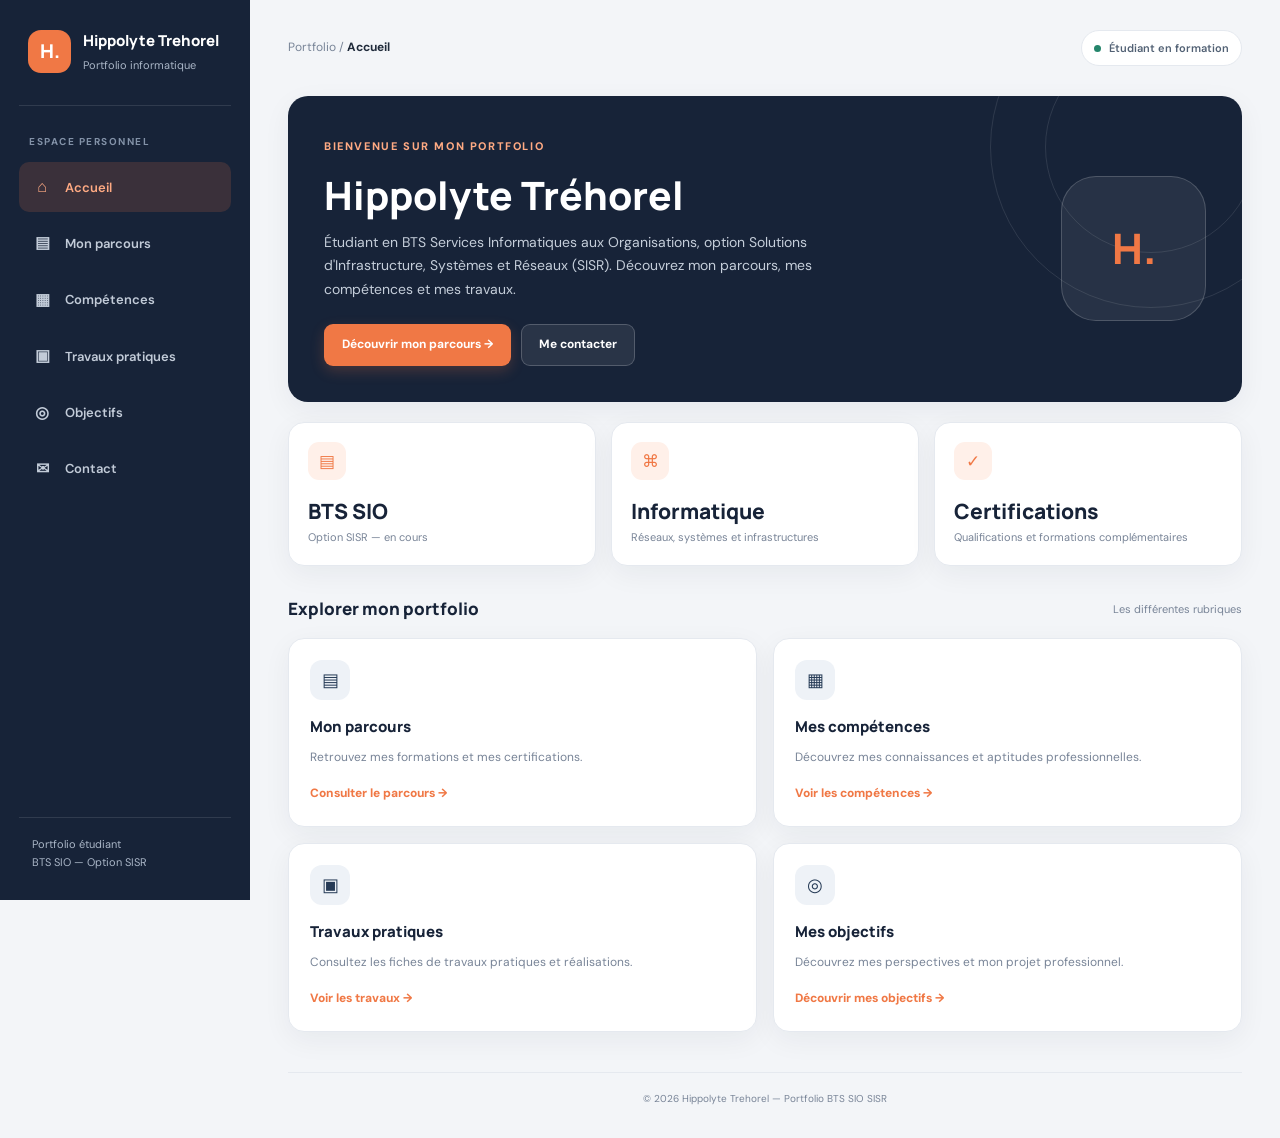
==== commit 4a38c474: "Fix spelling of 'Tréhorel' to 'Trehorel'" ====
--- a/index.html
+++ b/index.html
@@ -5,7 +5,7 @@
   <meta charset="UTF-8">
   <meta name="viewport" content="width=device-width, initial-scale=1.0">
   <meta name="description" content="Portfolio d'Hippolyte Tréhorel, étudiant en BTS SIO option SISR.">
-  <title>Accueil | Hippolyte Tréhorel</title>
+  <title>Accueil | Hippolyte Trehorel</title>
   <link rel="stylesheet" href="style.css">
   <script src="script.js" defer></script>
 </head>
@@ -16,7 +16,7 @@
     <a href="index.html" class="brand">
       <span class="brand-logo">H.</span>
       <span>
-        <span class="brand-name">Hippolyte Tréhorel</span>
+        <span class="brand-name">Hippolyte Trehorel</span>
         <span class="brand-subtitle">Portfolio informatique</span>
       </span>
     </a>
@@ -119,7 +119,7 @@
     </section>
 
     <footer class="footer">
-      © <span class="current-year"></span> Hippolyte Tréhorel — Portfolio BTS SIO SISR
+      © <span class="current-year"></span> Hippolyte Trehorel — Portfolio BTS SIO SISR
     </footer>
   </main>
 </div>
